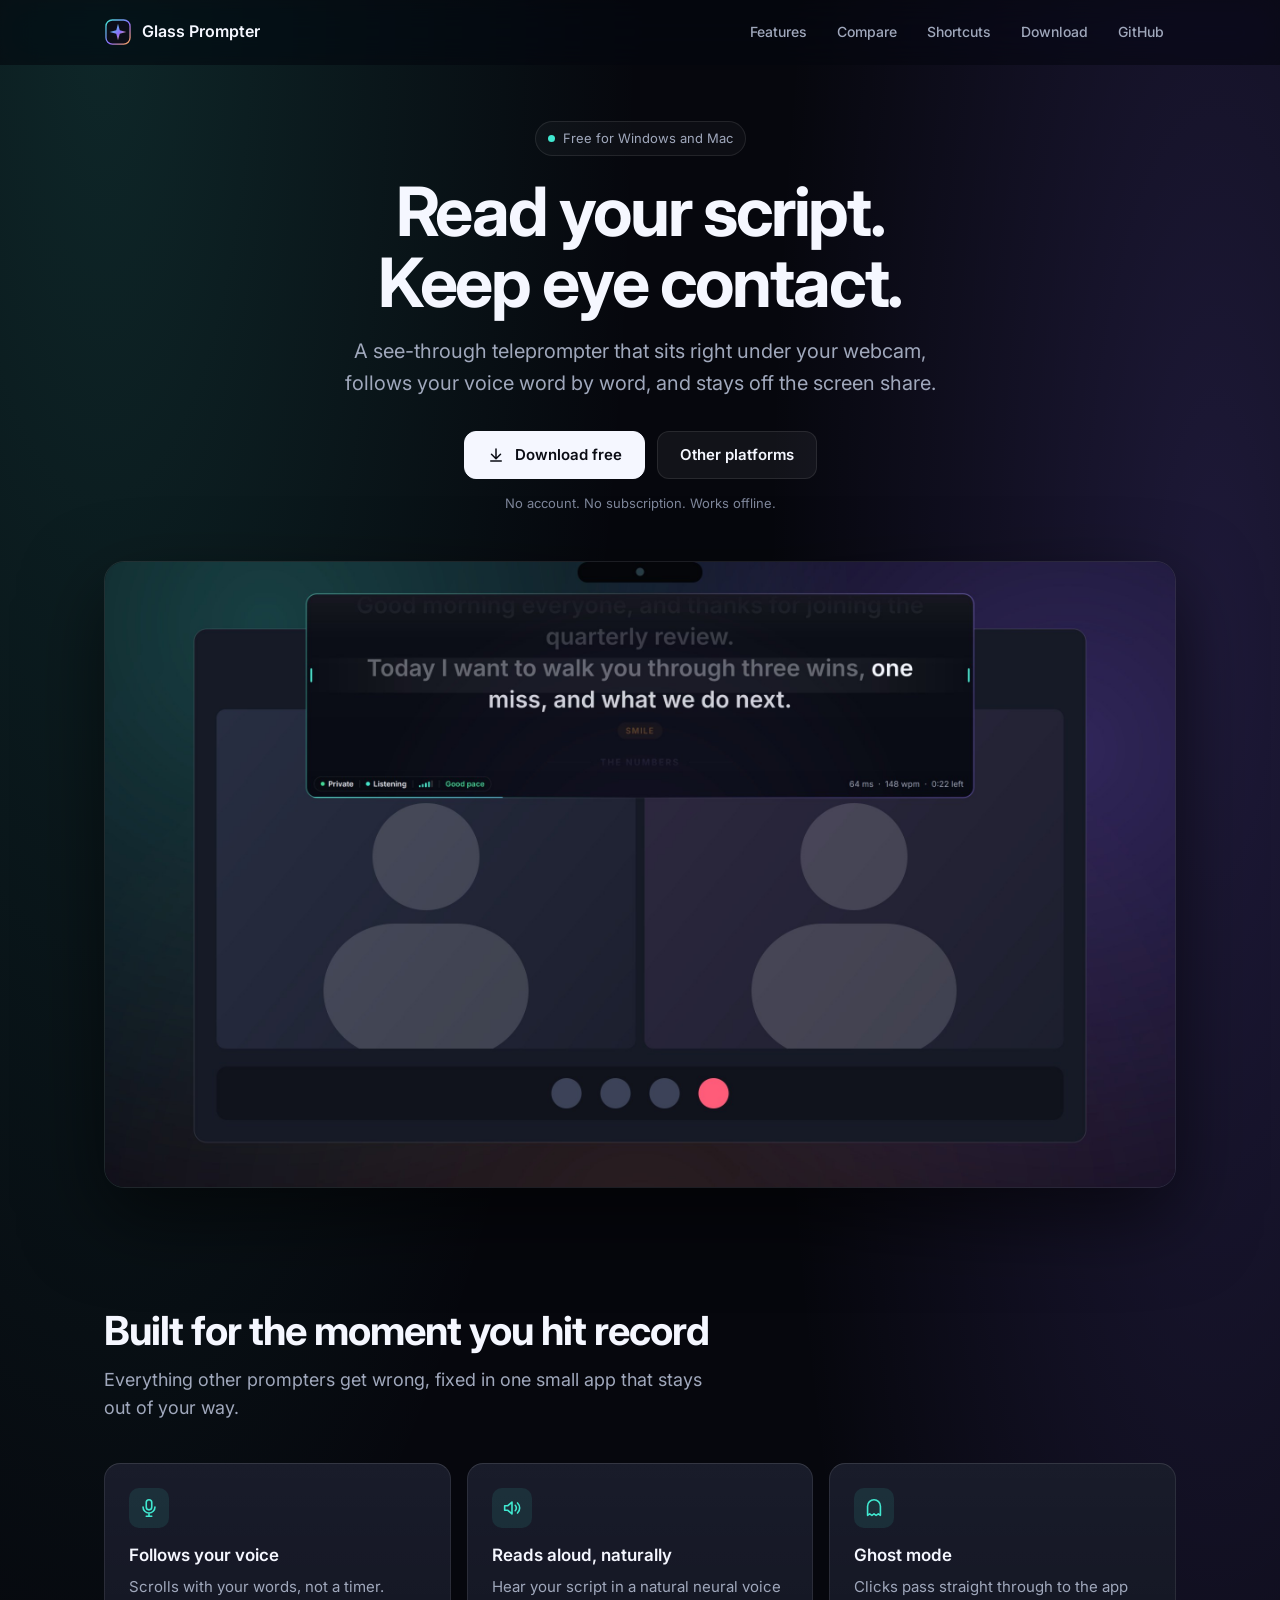
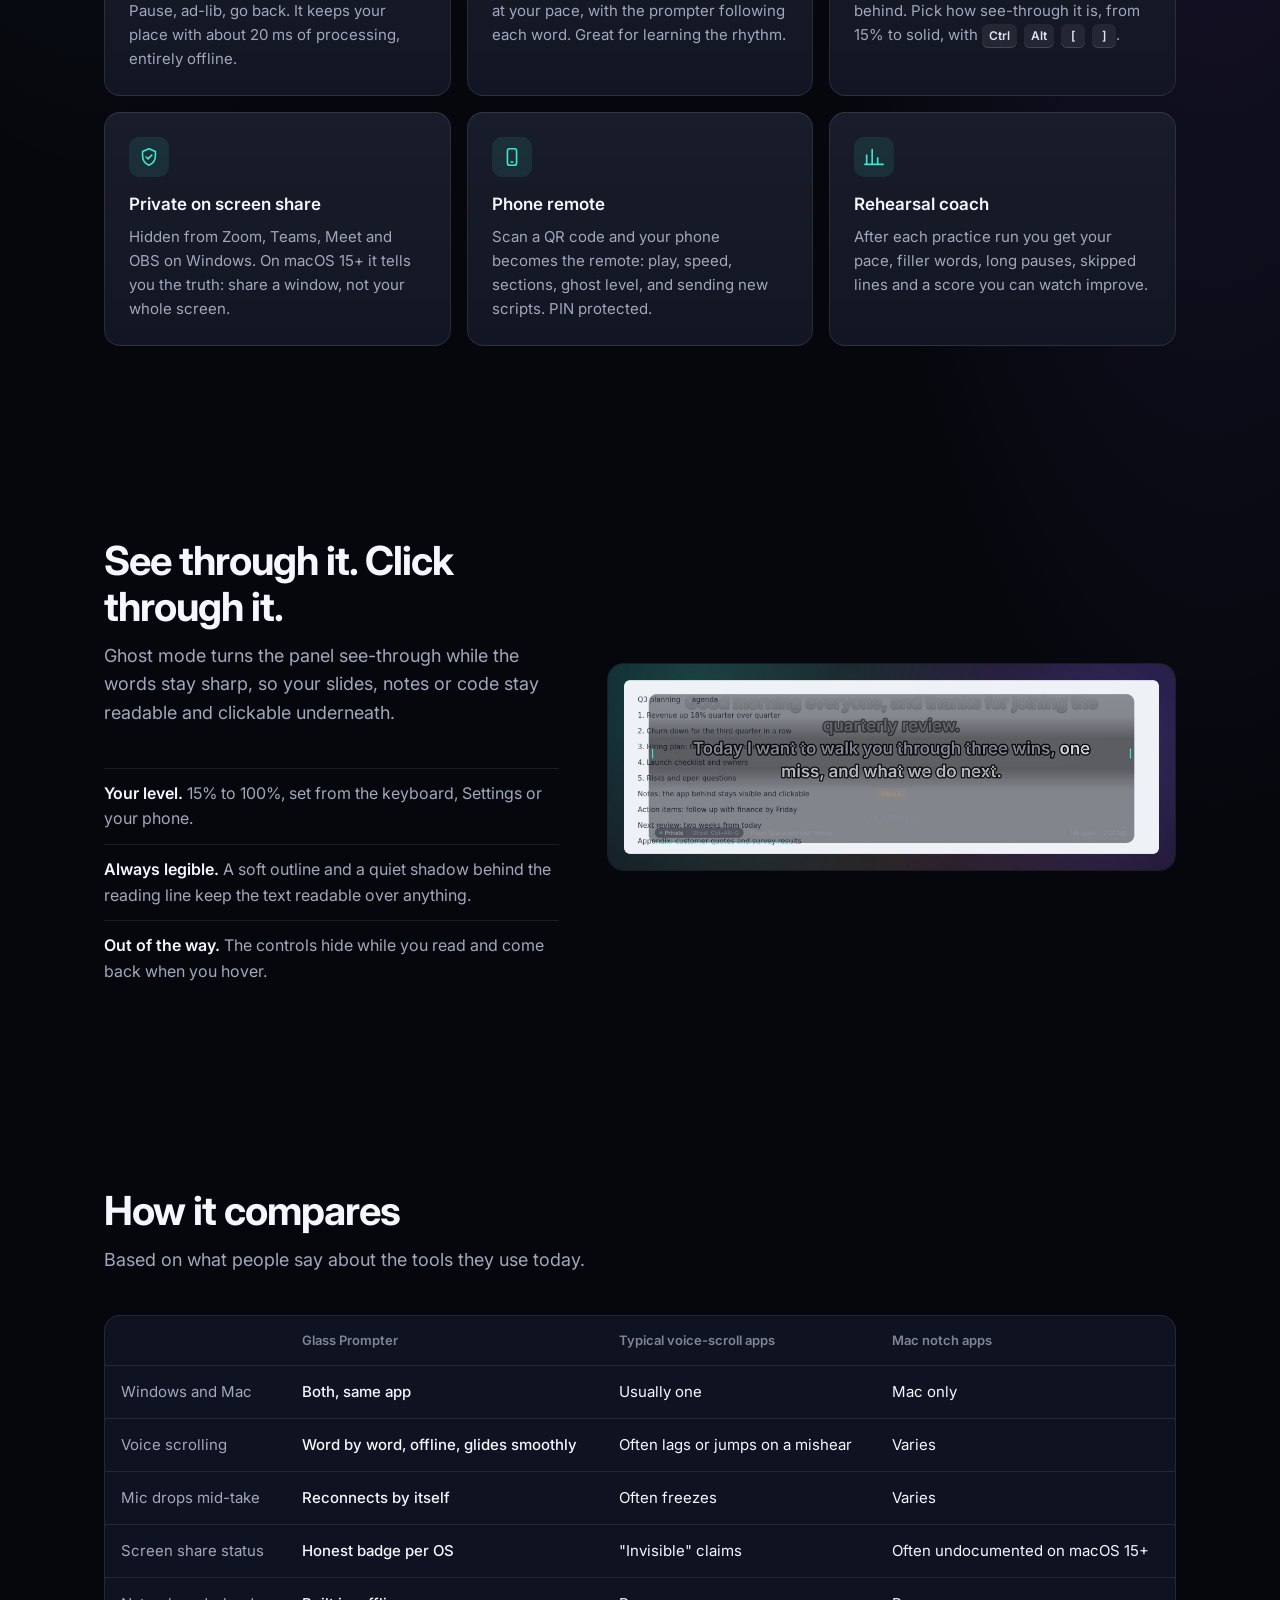
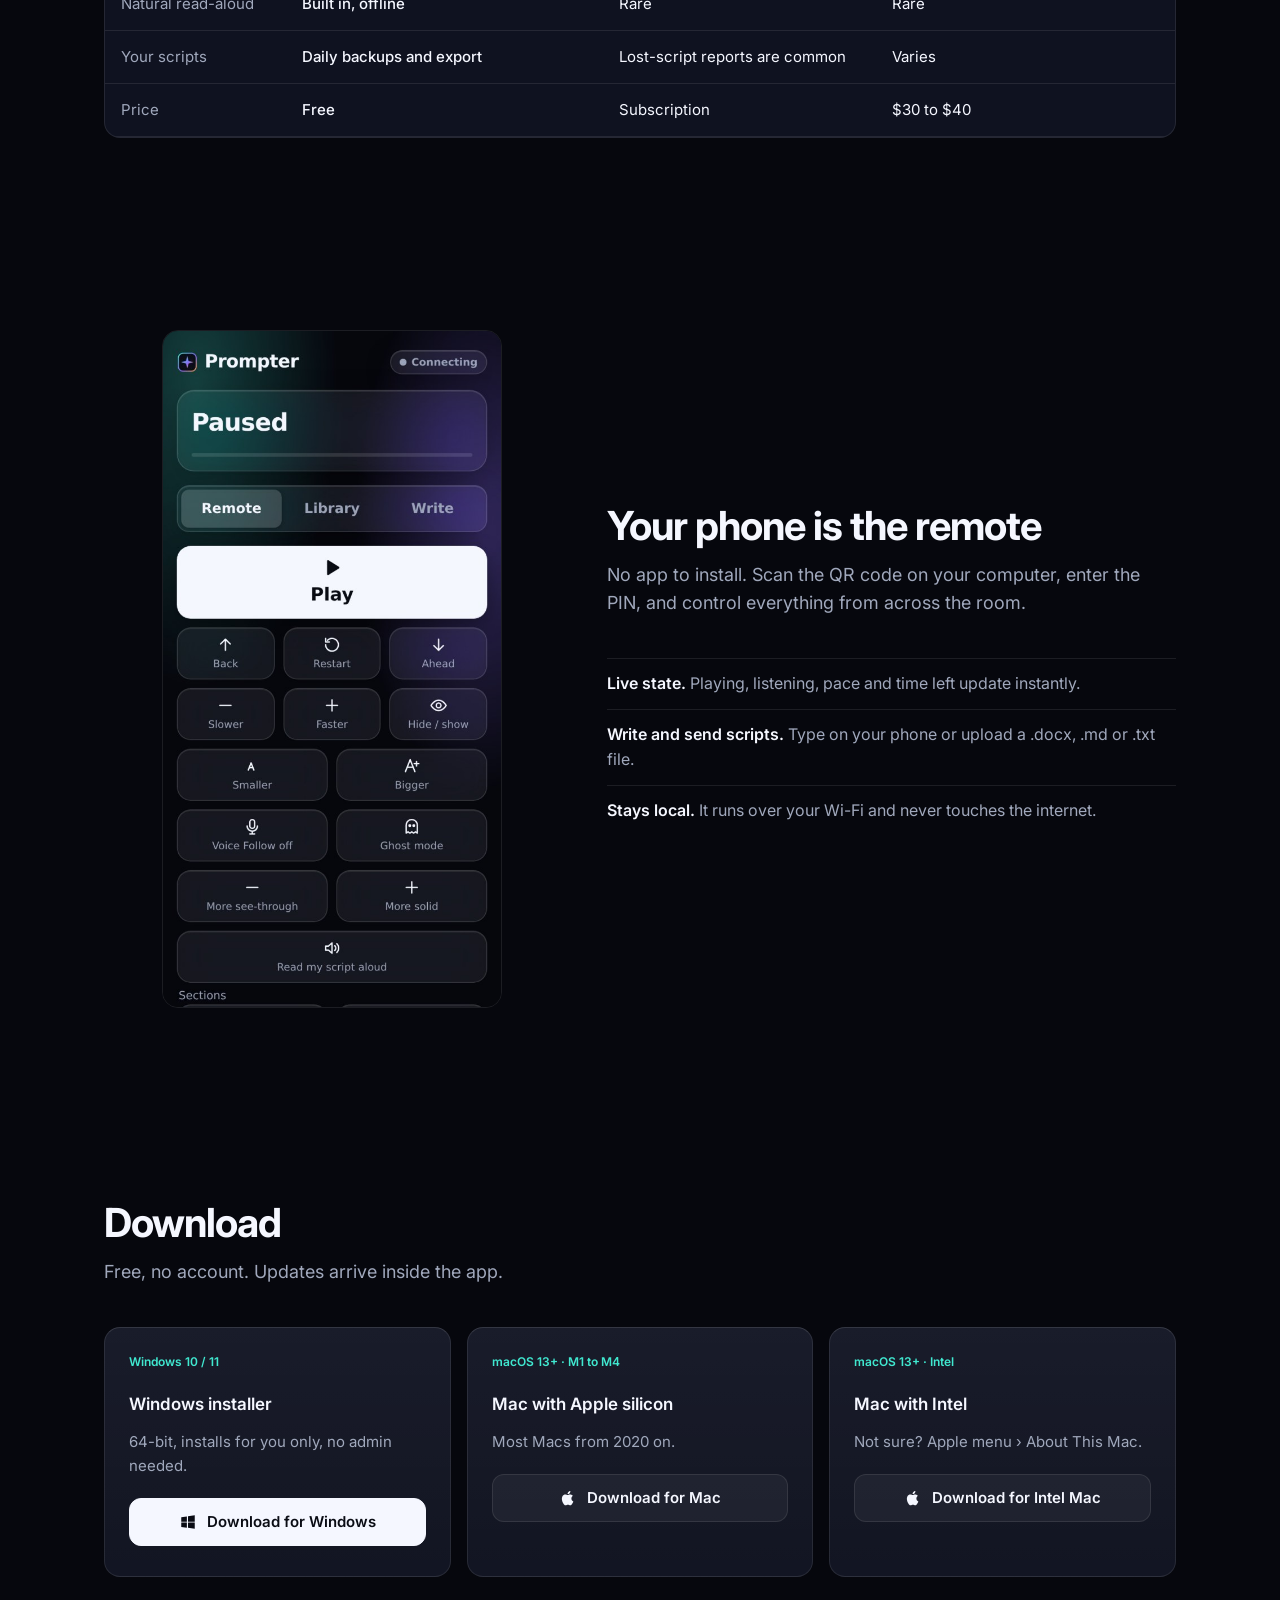
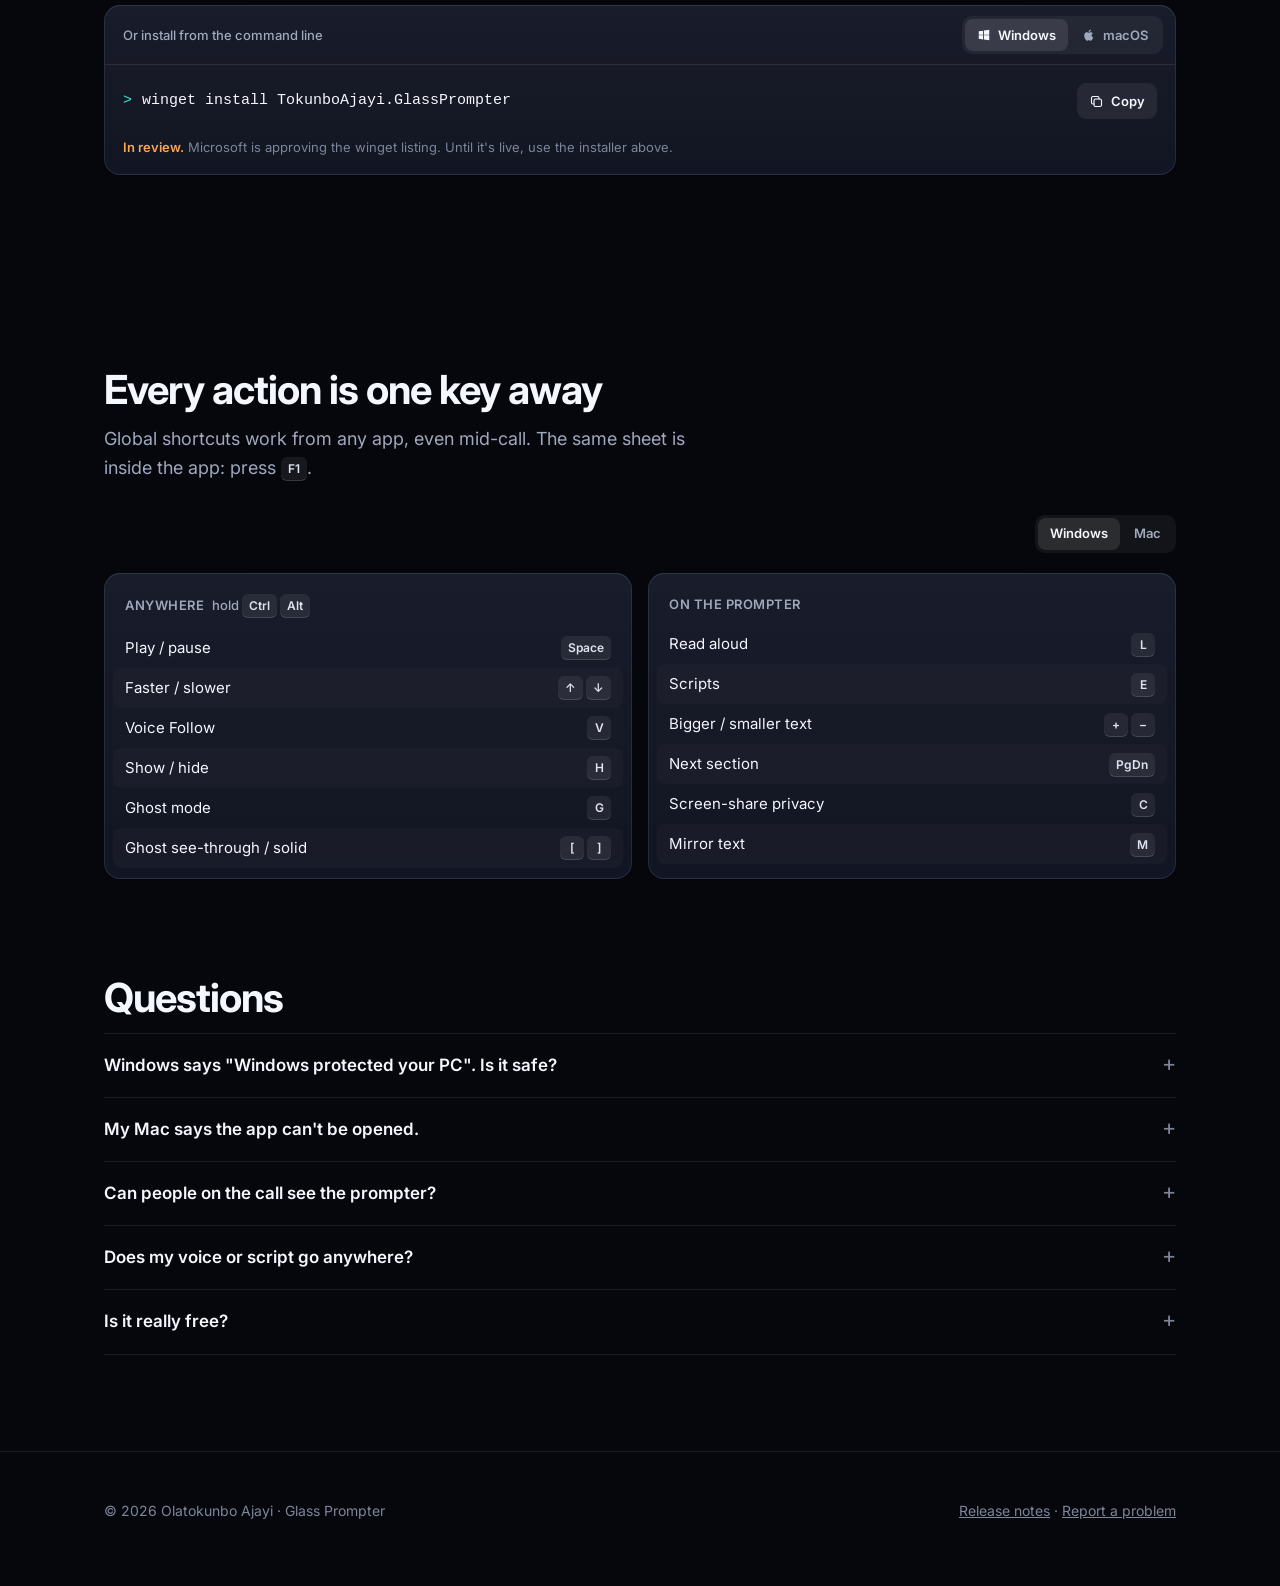
==== docs/index.html @ 64097eec "Glass Prompter 2.4.0: glass menu, glass tooltips, shortcut sheet redesign, website install panel + s" ====
<!doctype html>
<html lang="en">
<head>
<meta charset="utf-8">
<meta name="viewport" content="width=device-width,initial-scale=1">
<title>Glass Prompter: a teleprompter under your webcam</title>
<meta name="description" content="Free see-through teleprompter for Windows and macOS. Sits under your webcam, follows your voice word by word, reads aloud in a natural voice, and stays private on screen share.">
<meta name="theme-color" content="#06070d">
<meta property="og:title" content="Glass Prompter">
<meta property="og:description" content="Read your script. Keep eye contact. A free teleprompter that follows your voice, for Windows and Mac.">
<meta property="og:image" content="https://tokunboajayi.github.io/glass-prompter/img/hero.jpg">
<meta property="og:type" content="website">
<meta name="twitter:card" content="summary_large_image">
<link rel="icon" href="img/icon.svg" type="image/svg+xml">
<link rel="preconnect" href="https://fonts.googleapis.com">
<link rel="preconnect" href="https://fonts.gstatic.com" crossorigin>
<link href="https://fonts.googleapis.com/css2?family=Inter:wght@400;500;600;700&display=swap" rel="stylesheet">
<style>
:root{
  --bg:#06070d; --surface:#0f1220; --surface-2:#151a2b; --line:rgba(255,255,255,.09);
  --on:#f5f7ff; --muted:#a0a8bc; --dim:#7d8599; --aqua:#40e8d0; --violet:#8b6cff; --ember:#ffa64d;
  --ok:#3ddc97; --r:16px; --max:1120px;
}
*{box-sizing:border-box}
html{scroll-behavior:smooth}
@media (prefers-reduced-motion:reduce){html{scroll-behavior:auto}*{transition:none!important;animation:none!important}}
body{margin:0;background:var(--bg);color:var(--on);font:16px/1.6 Inter,system-ui,-apple-system,"Segoe UI",sans-serif;
  -webkit-font-smoothing:antialiased;background-image:
  radial-gradient(60% 40% at 8% 0%,rgba(64,232,208,.14),transparent 70%),
  radial-gradient(50% 40% at 95% 10%,rgba(139,108,255,.18),transparent 70%)}
a{color:inherit}
img{max-width:100%;height:auto;display:block}
.wrap{max-width:var(--max);margin:0 auto;padding:0 24px}
.topbar{position:sticky;top:0;z-index:20;background:rgba(6,7,13,.62);backdrop-filter:saturate(160%) blur(18px);
  -webkit-backdrop-filter:saturate(160%) blur(18px);border-bottom:1px solid transparent;transition:border-color .2s}
.topbar.scrolled{border-bottom-color:var(--line)}
nav{display:flex;align-items:center;justify-content:space-between;height:64px}
.brand{display:flex;align-items:center;gap:10px;font-weight:600;text-decoration:none}
.brand img{width:28px;height:28px}
.nav-links{display:flex;gap:6px}
.nav-links a{padding:8px 12px;border-radius:10px;text-decoration:none;color:var(--muted);font-size:14px;font-weight:500}
.nav-links a:hover{color:var(--on);background:rgba(255,255,255,.06)}
.hero{text-align:center;padding:56px 0 24px}
.eyebrow{display:inline-flex;align-items:center;gap:8px;padding:6px 12px;border:1px solid var(--line);border-radius:999px;
  font-size:13px;color:var(--muted);background:rgba(255,255,255,.03)}
.eyebrow i{width:7px;height:7px;border-radius:50%;background:var(--aqua)}
h1{font-size:clamp(38px,6.2vw,68px);line-height:1.05;letter-spacing:-.035em;margin:20px auto 16px;font-weight:700;max-width:14ch}
.sub{font-size:clamp(17px,2vw,20px);color:var(--muted);max-width:620px;margin:0 auto 32px}
.cta{display:flex;gap:12px;justify-content:center;flex-wrap:wrap}
.btn{display:inline-flex;align-items:center;gap:10px;min-height:48px;padding:0 22px;border-radius:12px;font-weight:600;
  font-size:15px;text-decoration:none;border:1px solid var(--line);background:rgba(255,255,255,.05);cursor:pointer;
  transition:background .2s,transform .2s}
.btn:hover{background:rgba(255,255,255,.1)}
.btn:active{transform:scale(.98)}
.btn:focus-visible{outline:2px solid var(--aqua);outline-offset:3px}
.btn.primary{background:#f5f7ff;color:#0a0c14;border-color:#f5f7ff}
.btn.primary:hover{background:#fff}
.btn svg{width:18px;height:18px;flex:none}
.meta{margin-top:14px;font-size:13px;color:var(--dim)}
.shot{margin:48px auto 0;border-radius:20px;overflow:hidden;border:1px solid var(--line);
  box-shadow:0 30px 80px rgba(0,0,0,.55)}
section{padding:96px 0}
h2{font-size:clamp(28px,3.6vw,40px);letter-spacing:-.025em;line-height:1.15;margin:0 0 12px;font-weight:700}
.lead{color:var(--muted);font-size:18px;max-width:620px;margin:0 0 40px}
.grid{display:grid;grid-template-columns:repeat(3,1fr);gap:16px}
.card,.glass{background:linear-gradient(180deg,rgba(255,255,255,.045),rgba(255,255,255,.012)) ,var(--surface);
  border:1px solid var(--line);border-top-color:rgba(255,255,255,.14);border-radius:var(--r)}
.card{padding:24px}
.card h3{font-size:17px;margin:14px 0 6px;font-weight:600}
.card p{margin:0;color:var(--muted);font-size:15px}
.ic{width:40px;height:40px;border-radius:10px;display:grid;place-items:center;background:rgba(64,232,208,.1);color:var(--aqua)}
.ic svg{width:22px;height:22px;fill:none;stroke:currentColor;stroke-width:1.75;stroke-linecap:round;stroke-linejoin:round}
.split{display:grid;grid-template-columns:1fr 1.25fr;gap:48px;align-items:center}
.split img{border-radius:16px;border:1px solid var(--line)}
.points{list-style:none;padding:0;margin:0}
.points li{padding:12px 0;border-top:1px solid var(--line);color:var(--muted)}
.points li b{color:var(--on);font-weight:600}
kbd{display:inline-grid;place-items:center;min-width:24px;height:24px;padding:0 7px;font:600 12px/1 Inter,system-ui,sans-serif;
  border-radius:6px;background:rgba(255,255,255,.07);color:#dee3f0;box-shadow:inset 0 -1px 0 rgba(255,255,255,.14);vertical-align:middle}
kbd+kbd{margin-left:3px}
/* install terminal */
.term{margin-top:28px;overflow:hidden}
.term-head{display:flex;align-items:center;justify-content:space-between;gap:12px;padding:10px 12px 10px 18px;border-bottom:1px solid var(--line)}
.term-title{font-size:13px;color:var(--muted);font-weight:500}
.tabs{display:inline-flex;gap:2px;padding:3px;border-radius:10px;background:rgba(255,255,255,.05)}
.tabs button{all:unset;cursor:pointer;display:inline-flex;align-items:center;gap:7px;min-height:32px;padding:0 12px;border-radius:8px;
  font-size:13px;font-weight:600;color:var(--muted);transition:background .15s,color .15s}
.tabs button svg{width:14px;height:14px}
.tabs button:hover{color:var(--on)}
.tabs button[aria-selected="true"]{background:rgba(255,255,255,.1);color:var(--on)}
.tabs button:focus-visible,.copy:focus-visible{outline:2px solid var(--aqua);outline-offset:2px}
.cmd{display:flex;align-items:center;gap:12px;padding:18px}
.cmd code{flex:1;min-width:0;overflow-x:auto;white-space:nowrap;font:500 15px/1.5 ui-monospace,"Cascadia Code","SF Mono",Menlo,Consolas,monospace;color:var(--on)}
.cmd code .pr{color:var(--aqua);user-select:none;margin-right:10px}
.copy{all:unset;cursor:pointer;flex:none;display:inline-flex;align-items:center;gap:7px;min-height:36px;padding:0 12px;border-radius:9px;
  font-size:13px;font-weight:600;color:var(--on);background:rgba(255,255,255,.07);transition:background .15s}
.copy:hover{background:rgba(255,255,255,.13)}
.copy svg{width:15px;height:15px;fill:none;stroke:currentColor;stroke-width:1.8;stroke-linecap:round;stroke-linejoin:round}
.copy .ok{display:none;color:var(--ok)}
.copy.done .ok{display:inline}.copy.done .cp{display:none}
.note{margin:0;padding:0 18px 16px;font-size:13px;color:var(--dim)}
.note b{color:var(--ember);font-weight:600}
/* shortcuts */
.keys{display:grid;grid-template-columns:1fr 1fr;gap:16px}
.keys .glass{padding:8px 8px 10px}
.keys h3{display:flex;align-items:center;gap:8px;margin:0;padding:12px 12px 10px;font-size:13px;font-weight:600;color:var(--muted);
  text-transform:uppercase;letter-spacing:.04em}
.keys h3 span{text-transform:none;letter-spacing:0;font-weight:500}
.krow{display:flex;justify-content:space-between;align-items:center;gap:12px;min-height:40px;padding:0 12px;border-radius:8px;font-size:15px}
.krow:nth-child(odd){background:rgba(255,255,255,.025)}
.seg{display:flex;justify-content:flex-end;margin:-8px 0 20px}
table{width:100%;border-collapse:collapse;font-size:15px}
th,td{padding:14px 16px;text-align:left;border-bottom:1px solid var(--line);vertical-align:top}
th{font-size:13px;color:var(--dim);font-weight:600}
td:first-child{color:var(--muted)}
td.us{color:var(--on);font-weight:500}
.table-wrap{overflow-x:auto;border:1px solid var(--line);border-radius:var(--r);background:var(--surface)}
.dl{display:grid;grid-template-columns:repeat(3,1fr);gap:16px}
.dl .card{display:flex;flex-direction:column;gap:6px}
.dl .card .btn{margin-top:14px;justify-content:center}
.dl .card.rec{border-color:rgba(64,232,208,.5);box-shadow:0 0 0 1px rgba(64,232,208,.2)}
.tag{font-size:12px;color:var(--aqua);font-weight:600}
.small{font-size:13px;color:var(--dim)}
.sr-only{position:absolute;width:1px;height:1px;overflow:hidden;clip:rect(0 0 0 0);white-space:nowrap}
details{border-top:1px solid var(--line);padding:18px 0}
details:last-child{border-bottom:1px solid var(--line)}
summary{cursor:pointer;font-weight:600;font-size:17px;list-style:none;display:flex;justify-content:space-between;gap:16px}
summary::-webkit-details-marker{display:none}
summary::after{content:"+";color:var(--dim);font-weight:400;font-size:22px;line-height:1}
details[open] summary::after{content:"\2212"}
details p{color:var(--muted);margin:10px 0 0;max-width:760px}
footer{padding:48px 0 64px;color:var(--dim);font-size:14px;border-top:1px solid var(--line)}
footer .wrap{display:flex;justify-content:space-between;gap:16px;flex-wrap:wrap}
@media (max-width:900px){.grid,.dl{grid-template-columns:1fr 1fr}.split{grid-template-columns:1fr}.keys{grid-template-columns:1fr}}
@media (max-width:620px){.term-head{flex-direction:column;align-items:flex-start}.cmd{flex-direction:column;align-items:stretch}.copy{justify-content:center}}
@media (max-width:620px){.grid,.dl{grid-template-columns:1fr}.nav-links a.hide-sm{display:none}section{padding:72px 0}}
</style>
</head>
<body>
<svg width="0" height="0" style="position:absolute" aria-hidden="true">
  <symbol id="i-mic" viewBox="0 0 24 24"><rect x="9" y="3" width="6" height="11" rx="3"/><path d="M5.5 11a6.5 6.5 0 0 0 13 0M12 17.5V21M9 21h6"/></symbol>
  <symbol id="i-speaker" viewBox="0 0 24 24"><path d="M4 9.5h3.5L12 5.5v13l-4.5-4H4z"/><path d="M15.5 9a4.2 4.2 0 0 1 0 6M18 6.5a7.6 7.6 0 0 1 0 11"/></symbol>
  <symbol id="i-ghost" viewBox="0 0 24 24"><path d="M5 20V10a7 7 0 0 1 14 0v10l-2.3-1.6L14.3 20 12 18.4 9.7 20l-2.4-1.6z"/></symbol>
  <symbol id="i-shield" viewBox="0 0 24 24"><path d="M12 3l7 3v5c0 4.5-3 8.3-7 10-4-1.7-7-5.5-7-10V6z"/><path d="M9 12l2 2 4-4"/></symbol>
  <symbol id="i-phone" viewBox="0 0 24 24"><rect x="7" y="3" width="10" height="18" rx="2.5"/><path d="M11 17.5h2"/></symbol>
  <symbol id="i-chart" viewBox="0 0 24 24"><path d="M4 20V10M10 20V4M16 20v-7M22 20H2"/></symbol>
  <symbol id="i-win" viewBox="0 0 24 24"><path d="M3 5.5l7.5-1v7H3zM12 4.3L21 3v8.5h-9zM3 12.5h7.5v7l-7.5-1zM12 12.5h9V21l-9-1.3z" fill="currentColor" stroke="none"/></symbol>
  <symbol id="i-apple" viewBox="0 0 24 24"><path d="M16.5 12.6c0-2.4 2-3.5 2-3.6-1.1-1.6-2.8-1.8-3.4-1.8-1.4-.2-2.8.8-3.5.8s-1.9-.8-3.1-.8C6.9 7.2 5.4 8.1 4.6 9.6c-1.7 2.9-.4 7.3 1.2 9.7.8 1.2 1.8 2.5 3 2.4 1.2 0 1.7-.8 3.1-.8s1.9.8 3.1.8 2.1-1.2 2.8-2.4c.9-1.3 1.3-2.6 1.3-2.7 0 0-2.6-1-2.6-4zM14.2 5.5c.6-.8 1.1-1.9 1-3-.9 0-2.1.6-2.8 1.4-.6.7-1.1 1.8-1 2.9 1.1.1 2.1-.5 2.8-1.3z" fill="currentColor" stroke="none"/></symbol>
  <symbol id="i-copy" viewBox="0 0 24 24"><rect x="8" y="8" width="12" height="12" rx="2.5"/><path d="M16 8V6.5A2.5 2.5 0 0 0 13.5 4h-7A2.5 2.5 0 0 0 4 6.5v7A2.5 2.5 0 0 0 6.5 16H8"/></symbol>
  <symbol id="i-check" viewBox="0 0 24 24"><path d="M5 12.5l4.5 4.5L19 7.5"/></symbol>
  <symbol id="i-down" viewBox="0 0 24 24"><path d="M12 4v12M6 11l6 6 6-6M5 20h14" fill="none" stroke="currentColor" stroke-width="2" stroke-linecap="round" stroke-linejoin="round"/></symbol>
</svg>

<div class="topbar" id="topbar"><div class="wrap">
  <nav aria-label="Main">
    <a class="brand" href="#"><img src="img/icon.svg" alt="">Glass Prompter</a>
    <div class="nav-links">
      <a class="hide-sm" href="#features">Features</a>
      <a class="hide-sm" href="#compare">Compare</a>
      <a class="hide-sm" href="#shortcuts">Shortcuts</a>
      <a href="#download">Download</a>
      <a href="https://github.com/tokunboajayi/glass-prompter">GitHub</a>
    </div>
  </nav>
</div></div>

<div class="wrap">
  <header class="hero">
    <span class="eyebrow"><i></i><span id="ver">Free for Windows and Mac</span></span>
    <h1>Read your script. Keep eye contact.</h1>
    <p class="sub">A see-through teleprompter that sits right under your webcam, follows your voice word by word, and stays off the screen share.</p>
    <div class="cta">
      <a id="primary" class="btn primary" href="https://github.com/tokunboajayi/glass-prompter/releases/latest">
        <svg aria-hidden="true"><use href="#i-down"/></svg><span id="primaryText">Download free</span></a>
      <a class="btn" href="#download">Other platforms</a>
    </div>
    <p class="meta" id="primaryMeta">No account. No subscription. Works offline.</p>
    <img class="shot" src="img/hero.jpg" width="2400" height="1400" alt="Glass Prompter showing a script right under the webcam during a video call, with spoken words dimmed and the next words bright">
  </header>
</div>

<section id="features">
  <div class="wrap">
    <h2>Built for the moment you hit record</h2>
    <p class="lead">Everything other prompters get wrong, fixed in one small app that stays out of your way.</p>
    <div class="grid">
      <div class="card"><div class="ic"><svg aria-hidden="true"><use href="#i-mic"/></svg></div>
        <h3>Follows your voice</h3><p>Scrolls with your words, not a timer. Pause, ad-lib, go back. It keeps your place with about 20&nbsp;ms of processing, entirely offline.</p></div>
      <div class="card"><div class="ic"><svg aria-hidden="true"><use href="#i-speaker"/></svg></div>
        <h3>Reads aloud, naturally</h3><p>Hear your script in a natural neural voice at your pace, with the prompter following each word. Great for learning the rhythm.</p></div>
      <div class="card"><div class="ic"><svg aria-hidden="true"><use href="#i-ghost"/></svg></div>
        <h3>Ghost mode</h3><p>Clicks pass straight through to the app behind. Pick how see-through it is, from 15% to solid, with <kbd>Ctrl</kbd> <kbd>Alt</kbd> <kbd>[</kbd> <kbd>]</kbd>.</p></div>
      <div class="card"><div class="ic"><svg aria-hidden="true"><use href="#i-shield"/></svg></div>
        <h3>Private on screen share</h3><p>Hidden from Zoom, Teams, Meet and OBS on Windows. On macOS 15+ it tells you the truth: share a window, not your whole screen.</p></div>
      <div class="card"><div class="ic"><svg aria-hidden="true"><use href="#i-phone"/></svg></div>
        <h3>Phone remote</h3><p>Scan a QR code and your phone becomes the remote: play, speed, sections, ghost level, and sending new scripts. PIN protected.</p></div>
      <div class="card"><div class="ic"><svg aria-hidden="true"><use href="#i-chart"/></svg></div>
        <h3>Rehearsal coach</h3><p>After each practice run you get your pace, filler words, long pauses, skipped lines and a score you can watch improve.</p></div>
    </div>
  </div>
</section>

<section>
  <div class="wrap split">
    <div>
      <h2>See through it. Click through it.</h2>
      <p class="lead">Ghost mode turns the panel see-through while the words stay sharp, so your slides, notes or code stay readable and clickable underneath.</p>
      <ul class="points">
        <li><b>Your level.</b> 15% to 100%, set from the keyboard, Settings or your phone.</li>
        <li><b>Always legible.</b> A soft outline and a quiet shadow behind the reading line keep the text readable over anything.</li>
        <li><b>Out of the way.</b> The controls hide while you read and come back when you hover.</li>
      </ul>
    </div>
    <img src="img/ghost.jpg" width="2100" height="760" alt="Ghost mode at 35 percent over a document: the document shows through, the script text stays crisp" loading="lazy">
  </div>
</section>

<section id="compare">
  <div class="wrap">
    <h2>How it compares</h2>
    <p class="lead">Based on what people say about the tools they use today.</p>
    <div class="table-wrap">
      <table>
        <thead><tr><th scope="col"></th><th scope="col">Glass Prompter</th><th scope="col">Typical voice-scroll apps</th><th scope="col">Mac notch apps</th></tr></thead>
        <tbody>
          <tr><td>Windows and Mac</td><td class="us">Both, same app</td><td>Usually one</td><td>Mac only</td></tr>
          <tr><td>Voice scrolling</td><td class="us">Word by word, offline, glides smoothly</td><td>Often lags or jumps on a mishear</td><td>Varies</td></tr>
          <tr><td>Mic drops mid-take</td><td class="us">Reconnects by itself</td><td>Often freezes</td><td>Varies</td></tr>
          <tr><td>Screen share status</td><td class="us">Honest badge per OS</td><td>"Invisible" claims</td><td>Often undocumented on macOS 15+</td></tr>
          <tr><td>Natural read-aloud</td><td class="us">Built in, offline</td><td>Rare</td><td>Rare</td></tr>
          <tr><td>Your scripts</td><td class="us">Daily backups and export</td><td>Lost-script reports are common</td><td>Varies</td></tr>
          <tr><td>Price</td><td class="us">Free</td><td>Subscription</td><td>$30 to $40</td></tr>
        </tbody>
      </table>
    </div>
  </div>
</section>

<section>
  <div class="wrap split">
    <img src="img/phone.jpg" width="600" height="1200" alt="The phone remote: play, speed, ghost level, sections and read aloud" loading="lazy" style="max-width:340px;justify-self:center">
    <div>
      <h2>Your phone is the remote</h2>
      <p class="lead">No app to install. Scan the QR code on your computer, enter the PIN, and control everything from across the room.</p>
      <ul class="points">
        <li><b>Live state.</b> Playing, listening, pace and time left update instantly.</li>
        <li><b>Write and send scripts.</b> Type on your phone or upload a .docx, .md or .txt file.</li>
        <li><b>Stays local.</b> It runs over your Wi-Fi and never touches the internet.</li>
      </ul>
    </div>
  </div>
</section>

<section id="download">
  <div class="wrap">
    <h2>Download</h2>
    <p class="lead" id="dlLead">Free, no account. Updates arrive inside the app.</p>
    <div class="dl">
      <div class="card" data-os="windows">
        <span class="tag">Windows 10 / 11</span><h3>Windows installer</h3>
        <p class="small">64-bit, installs for you only, no admin needed.</p>
        <a class="btn primary" data-asset="exe" href="https://github.com/tokunboajayi/glass-prompter/releases/latest"><svg aria-hidden="true"><use href="#i-win"/></svg>Download for Windows</a>
        <span class="small size" data-size="exe"></span>
      </div>
      <div class="card" data-os="mac-arm">
        <span class="tag">macOS 13+  &middot;  M1 to M4</span><h3>Mac with Apple silicon</h3>
        <p class="small">Most Macs from 2020 on.</p>
        <a class="btn" data-asset="arm64" href="https://github.com/tokunboajayi/glass-prompter/releases/latest"><svg aria-hidden="true"><use href="#i-apple"/></svg>Download for Mac</a>
        <span class="small size" data-size="arm64"></span>
      </div>
      <div class="card" data-os="mac-intel">
        <span class="tag">macOS 13+  &middot;  Intel</span><h3>Mac with Intel</h3>
        <p class="small">Not sure? Apple menu &rsaquo; About This Mac.</p>
        <a class="btn" data-asset="x86_64" href="https://github.com/tokunboajayi/glass-prompter/releases/latest"><svg aria-hidden="true"><use href="#i-apple"/></svg>Download for Intel Mac</a>
        <span class="small size" data-size="x86_64"></span>
      </div>
    </div>
    <div class="glass term">
      <div class="term-head">
        <span class="term-title">Or install from the command line</span>
        <div class="tabs" role="tablist" aria-label="Operating system">
          <button role="tab" id="tab-win" aria-controls="pane-win" aria-selected="true"><svg aria-hidden="true"><use href="#i-win"/></svg>Windows</button>
          <button role="tab" id="tab-mac" aria-controls="pane-mac" aria-selected="false" tabindex="-1"><svg aria-hidden="true"><use href="#i-apple"/></svg>macOS</button>
        </div>
      </div>
      <div role="tabpanel" id="pane-win" aria-labelledby="tab-win">
        <div class="cmd"><code><span class="pr">&gt;</span>winget install TokunboAjayi.GlassPrompter</code>
          <button class="copy" type="button" data-copy="winget install TokunboAjayi.GlassPrompter"><svg class="cp" aria-hidden="true"><use href="#i-copy"/></svg><svg class="ok" aria-hidden="true"><use href="#i-check"/></svg><span>Copy</span></button></div>
        <p class="note" data-winget-pending><b>In review.</b> Microsoft is approving the winget listing. Until it's live, use the installer above.</p>
      </div>
      <div role="tabpanel" id="pane-mac" aria-labelledby="tab-mac" hidden>
        <div class="cmd"><code><span class="pr">$</span>brew install --cask tokunboajayi/tap/glass-prompter</code>
          <button class="copy" type="button" data-copy="brew install --cask tokunboajayi/tap/glass-prompter"><svg class="cp" aria-hidden="true"><use href="#i-copy"/></svg><svg class="ok" aria-hidden="true"><use href="#i-check"/></svg><span>Copy</span></button></div>
        <p class="note">Works on Apple silicon and Intel. Updates with <kbd>brew upgrade</kbd> or inside the app.</p>
      </div>
      <span class="sr-only" aria-live="polite" id="copied"></span>
    </div>
  </div>
</section>

<section id="shortcuts">
  <div class="wrap">
    <h2>Every action is one key away</h2>
    <p class="lead">Global shortcuts work from any app, even mid-call. The same sheet is inside the app: press <kbd>F1</kbd>.</p>
    <div class="seg"><div class="tabs" role="tablist" aria-label="Keyboard layout">
      <button role="tab" id="k-win" aria-selected="true" data-keys="win">Windows</button>
      <button role="tab" id="k-mac" aria-selected="false" tabindex="-1" data-keys="mac">Mac</button>
    </div></div>
    <div class="keys">
      <div class="glass"><h3>Anywhere <span>hold <kbd data-mod="1">Ctrl</kbd><kbd data-mod="2">Alt</kbd></span></h3>
        <div class="krow">Play / pause<span><kbd>Space</kbd></span></div>
        <div class="krow">Faster / slower<span><kbd>&uarr;</kbd><kbd>&darr;</kbd></span></div>
        <div class="krow">Voice Follow<span><kbd>V</kbd></span></div>
        <div class="krow">Show / hide<span><kbd>H</kbd></span></div>
        <div class="krow">Ghost mode<span><kbd>G</kbd></span></div>
        <div class="krow">Ghost see-through / solid<span><kbd>[</kbd><kbd>]</kbd></span></div>
      </div>
      <div class="glass"><h3>On the prompter</h3>
        <div class="krow">Read aloud<span><kbd>L</kbd></span></div>
        <div class="krow">Scripts<span><kbd>E</kbd></span></div>
        <div class="krow">Bigger / smaller text<span><kbd>+</kbd><kbd>&minus;</kbd></span></div>
        <div class="krow">Next section<span><kbd>PgDn</kbd></span></div>
        <div class="krow">Screen-share privacy<span><kbd>C</kbd></span></div>
        <div class="krow">Mirror text<span><kbd>M</kbd></span></div>
      </div>
    </div>
  </div>
</section>

<section id="faq" style="padding-top:0">
  <div class="wrap">
    <h2>Questions</h2>
    <details><summary>Windows says "Windows protected your PC". Is it safe?</summary>
      <p>The installer isn't code-signed yet, so SmartScreen shows a warning for new apps. Click <b>More info</b>, then <b>Run anyway</b>. Every download has a published SHA-256 fingerprint, and the in-app updater checks it automatically.</p></details>
    <details><summary>My Mac says the app can't be opened.</summary>
      <p>The first time, right-click Glass Prompter in Applications and choose <b>Open</b>. On macOS 15 or later, open System Settings, go to Privacy &amp; Security, and click <b>Open Anyway</b>. You only do this once.</p></details>
    <details><summary>Can people on the call see the prompter?</summary>
      <p>On Windows 10 (2004+) and 11 it's excluded from screen sharing and recordings. macOS 15 and later lets screen recorders capture every window, so on a Mac share a single window or app instead of the whole screen. The badge on the prompter always shows the real state.</p></details>
    <details><summary>Does my voice or script go anywhere?</summary>
      <p>No. Voice recognition and the read-aloud voice run on your computer. Scripts live in a local library. The only internet request is a once-a-day check for a new version on GitHub, which you can turn off.</p></details>
    <details><summary>Is it really free?</summary>
      <p>Yes. No account, no trial, no watermark.</p></details>
  </div>
</section>

<footer>
  <div class="wrap">
    <span>&copy; 2026 Olatokunbo Ajayi &middot; Glass Prompter</span>
    <span><a href="https://github.com/tokunboajayi/glass-prompter/releases">Release notes</a> &middot; <a href="https://github.com/tokunboajayi/glass-prompter/issues">Report a problem</a></span>
  </div>
</footer>

<script>
(function () {
  var REL = "https://api.github.com/repos/tokunboajayi/glass-prompter/releases/latest";
  var ua = navigator.userAgent || "";
  var os = /Windows/i.test(ua) ? "windows" : /Mac OS X|Macintosh/i.test(ua) && !/iPhone|iPad/i.test(ua) ? "mac" : "other";
  var labels = { windows: "Download for Windows", mac: "Download for Mac" };
  if (labels[os]) document.getElementById("primaryText").textContent = labels[os];
  if (os === "windows") document.querySelector('[data-os="windows"]').classList.add("rec");
  if (os === "mac") document.querySelector('[data-os="mac-arm"]').classList.add("rec");

  // sticky bar hairline
  var bar = document.getElementById("topbar");
  addEventListener("scroll", function () { bar.classList.toggle("scrolled", scrollY > 8); }, { passive: true });

  // accessible tabs (arrow keys, roving tabindex)
  function tabs(list, onSelect) {
    var btns = Array.prototype.slice.call(list.querySelectorAll('[role="tab"]'));
    function select(b, focus) {
      btns.forEach(function (x) {
        var on = x === b;
        x.setAttribute("aria-selected", on); x.tabIndex = on ? 0 : -1;
        var pane = x.getAttribute("aria-controls");
        if (pane) document.getElementById(pane).hidden = !on;
      });
      if (focus) b.focus();
      if (onSelect) onSelect(b);
    }
    btns.forEach(function (b, i) {
      b.addEventListener("click", function () { select(b); });
      b.addEventListener("keydown", function (e) {
        var d = e.key === "ArrowRight" ? 1 : e.key === "ArrowLeft" ? -1 : 0;
        if (d) { e.preventDefault(); select(btns[(i + d + btns.length) % btns.length], true); }
      });
    });
    return select;
  }
  var pickInstall = tabs(document.querySelector(".term .tabs"));
  var MOD = { win: ["Ctrl", "Alt"], mac: ["\u2303 Control", "\u2325 Option"] };
  var pickKeys = tabs(document.querySelector(".seg .tabs"), function (b) {
    var m = MOD[b.getAttribute("data-keys")];
    document.querySelectorAll("[data-mod]").forEach(function (k) { k.textContent = m[+k.getAttribute("data-mod") - 1]; });
  });
  if (os === "mac") {
    pickInstall(document.getElementById("tab-mac"));
    pickKeys(document.getElementById("k-mac"));
  }

  // copy buttons
  var live = document.getElementById("copied");
  document.querySelectorAll(".copy").forEach(function (b) {
    b.addEventListener("click", function () {
      var text = b.getAttribute("data-copy");
      function ok() {
        b.classList.add("done"); b.querySelector("span").textContent = "Copied"; live.textContent = "Command copied";
        setTimeout(function () { b.classList.remove("done"); b.querySelector("span").textContent = "Copy"; }, 1600);
      }
      if (navigator.clipboard) navigator.clipboard.writeText(text).then(ok, function () {});
      else { var t = document.createElement("textarea"); t.value = text; document.body.appendChild(t); t.select();
             try { document.execCommand("copy"); ok(); } catch (e) {} t.remove(); }
    });
  });

  function mb(n) { return Math.round(n / 1e6) + " MB"; }
  fetch(REL, { headers: { Accept: "application/vnd.github+json" } })
    .then(function (r) { return r.ok ? r.json() : Promise.reject(r.status); })
    .then(function (rel) {
      var v = (rel.tag_name || "").replace(/^v/, "");
      document.getElementById("ver").textContent = "Version " + v + " · free for Windows and Mac";
      var pick = {};
      (rel.assets || []).forEach(function (a) {
        if (/\.exe$/i.test(a.name)) pick.exe = a;
        else if (/arm64\.dmg$/i.test(a.name)) pick.arm64 = a;
        else if (/x86_64\.dmg$/i.test(a.name)) pick.x86_64 = a;
      });
      Object.keys(pick).forEach(function (k) {
        var a = pick[k];
        document.querySelectorAll('[data-asset="' + k + '"]').forEach(function (el) { el.href = a.browser_download_url; });
        document.querySelectorAll('[data-size="' + k + '"]').forEach(function (el) { el.textContent = a.name + " · " + mb(a.size); });
      });
      var main = os === "windows" ? pick.exe : os === "mac" ? pick.arm64 : null;
      if (main) {
        document.getElementById("primary").href = main.browser_download_url;
        document.getElementById("primaryMeta").textContent = "Version " + v + " · " + mb(main.size) +
          (os === "mac" ? " · Apple silicon (Intel below)" : "") + " · no account, works offline";
      } else {
        document.getElementById("primary").href = "#download";
      }
    })
    .catch(function () { /* links already point at the latest release page */ });
})();
</script>
</body>
</html>
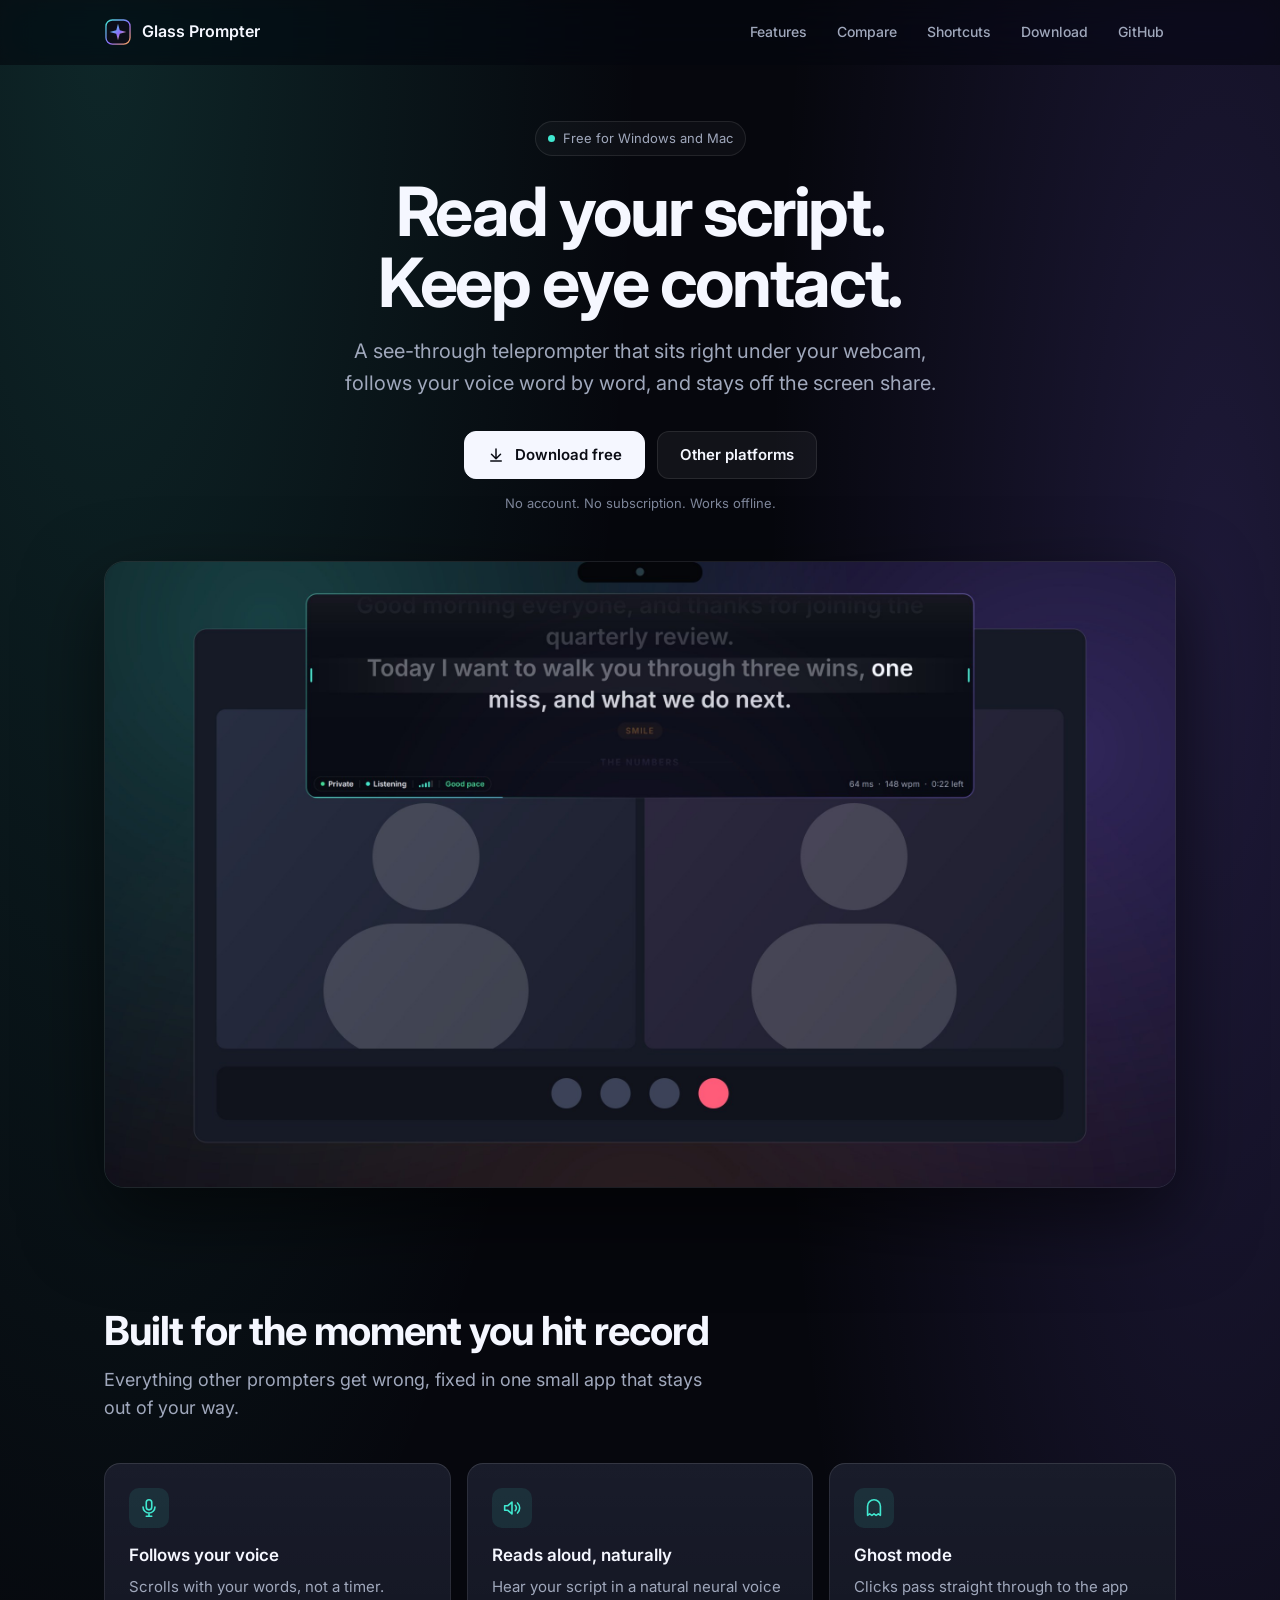
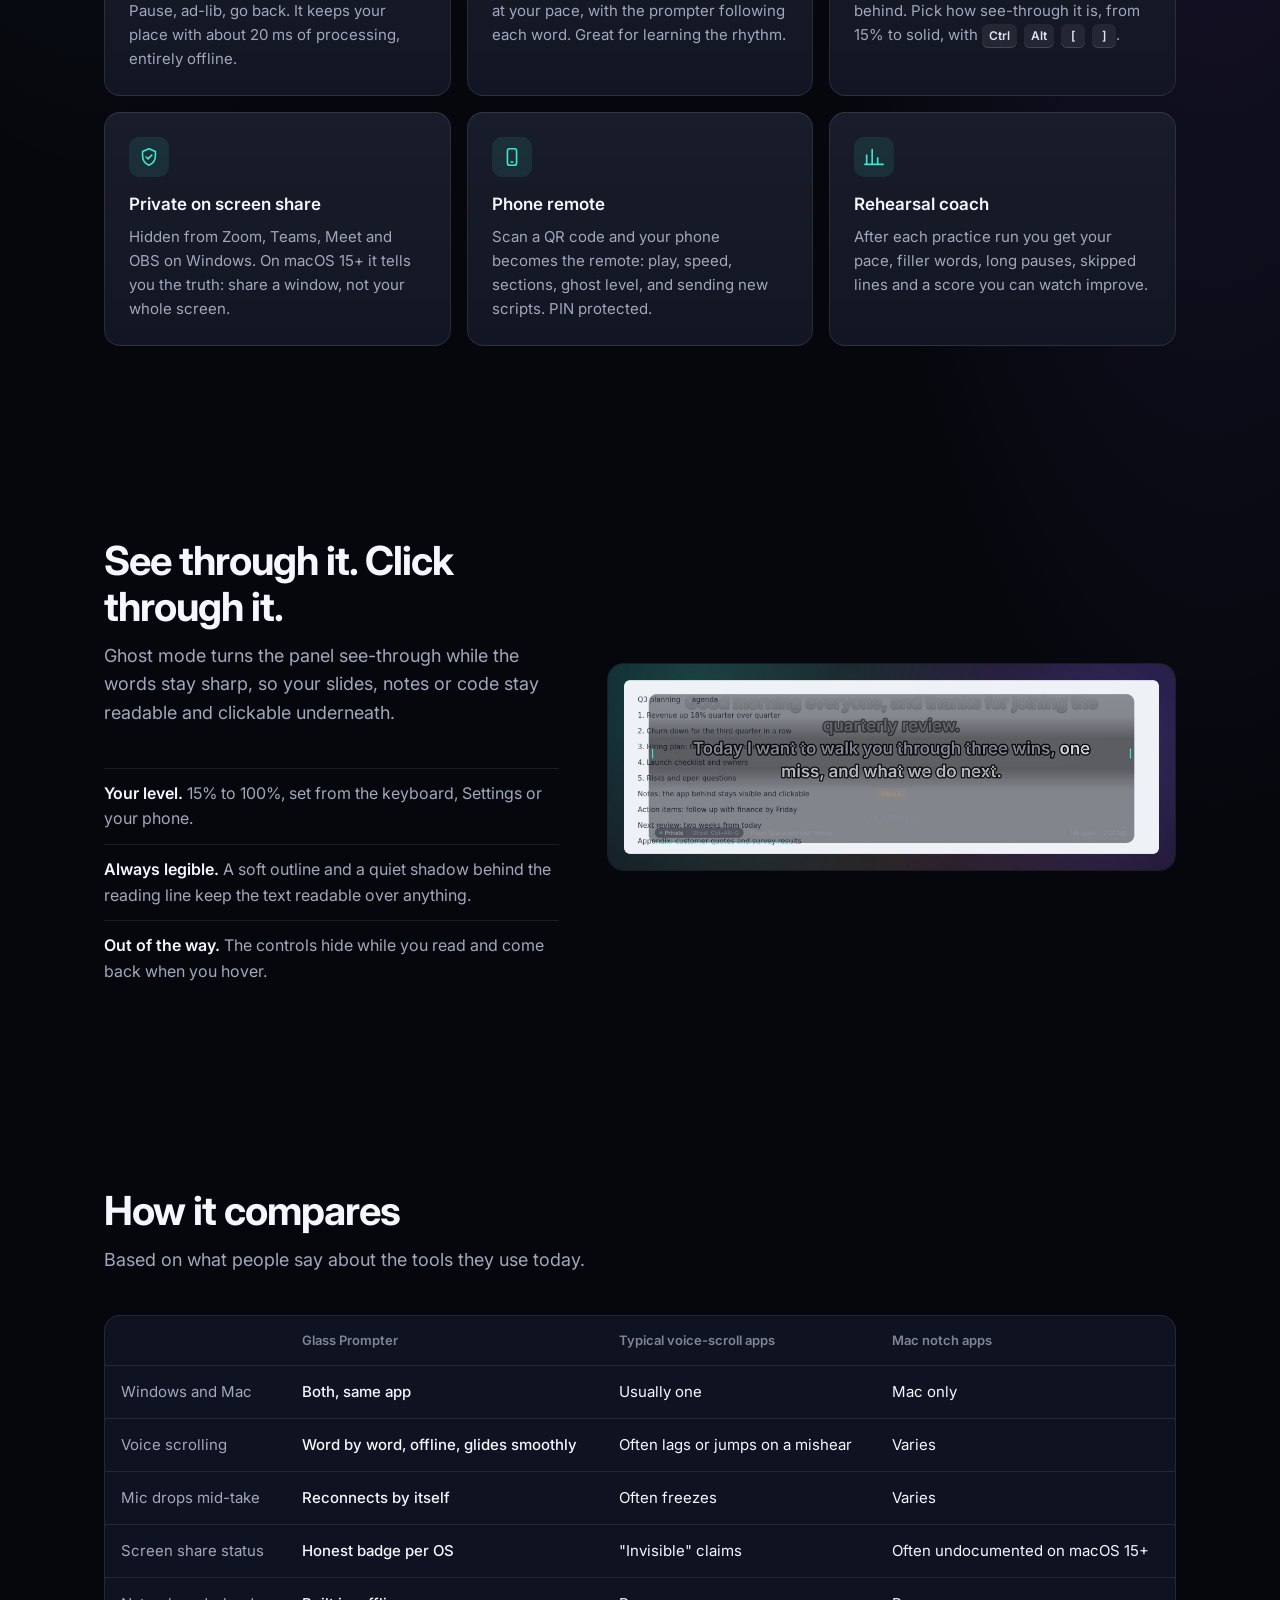
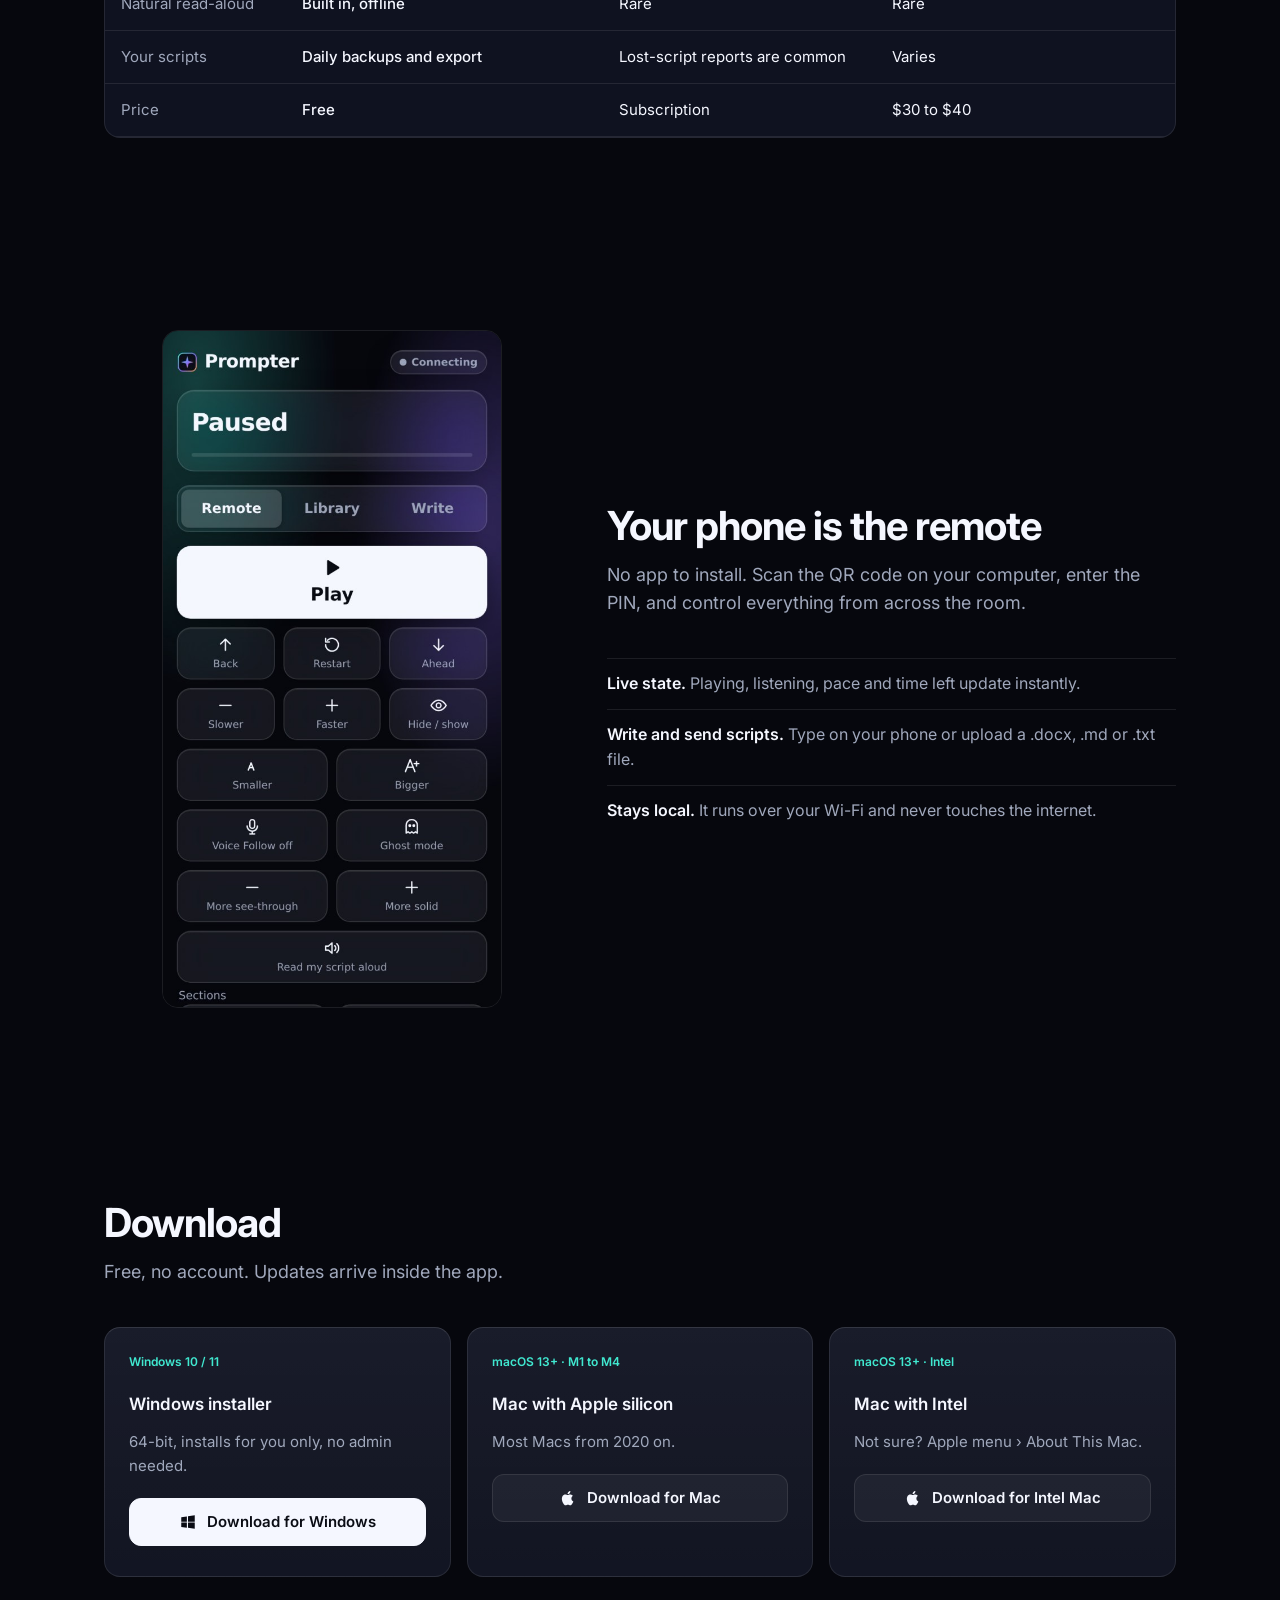
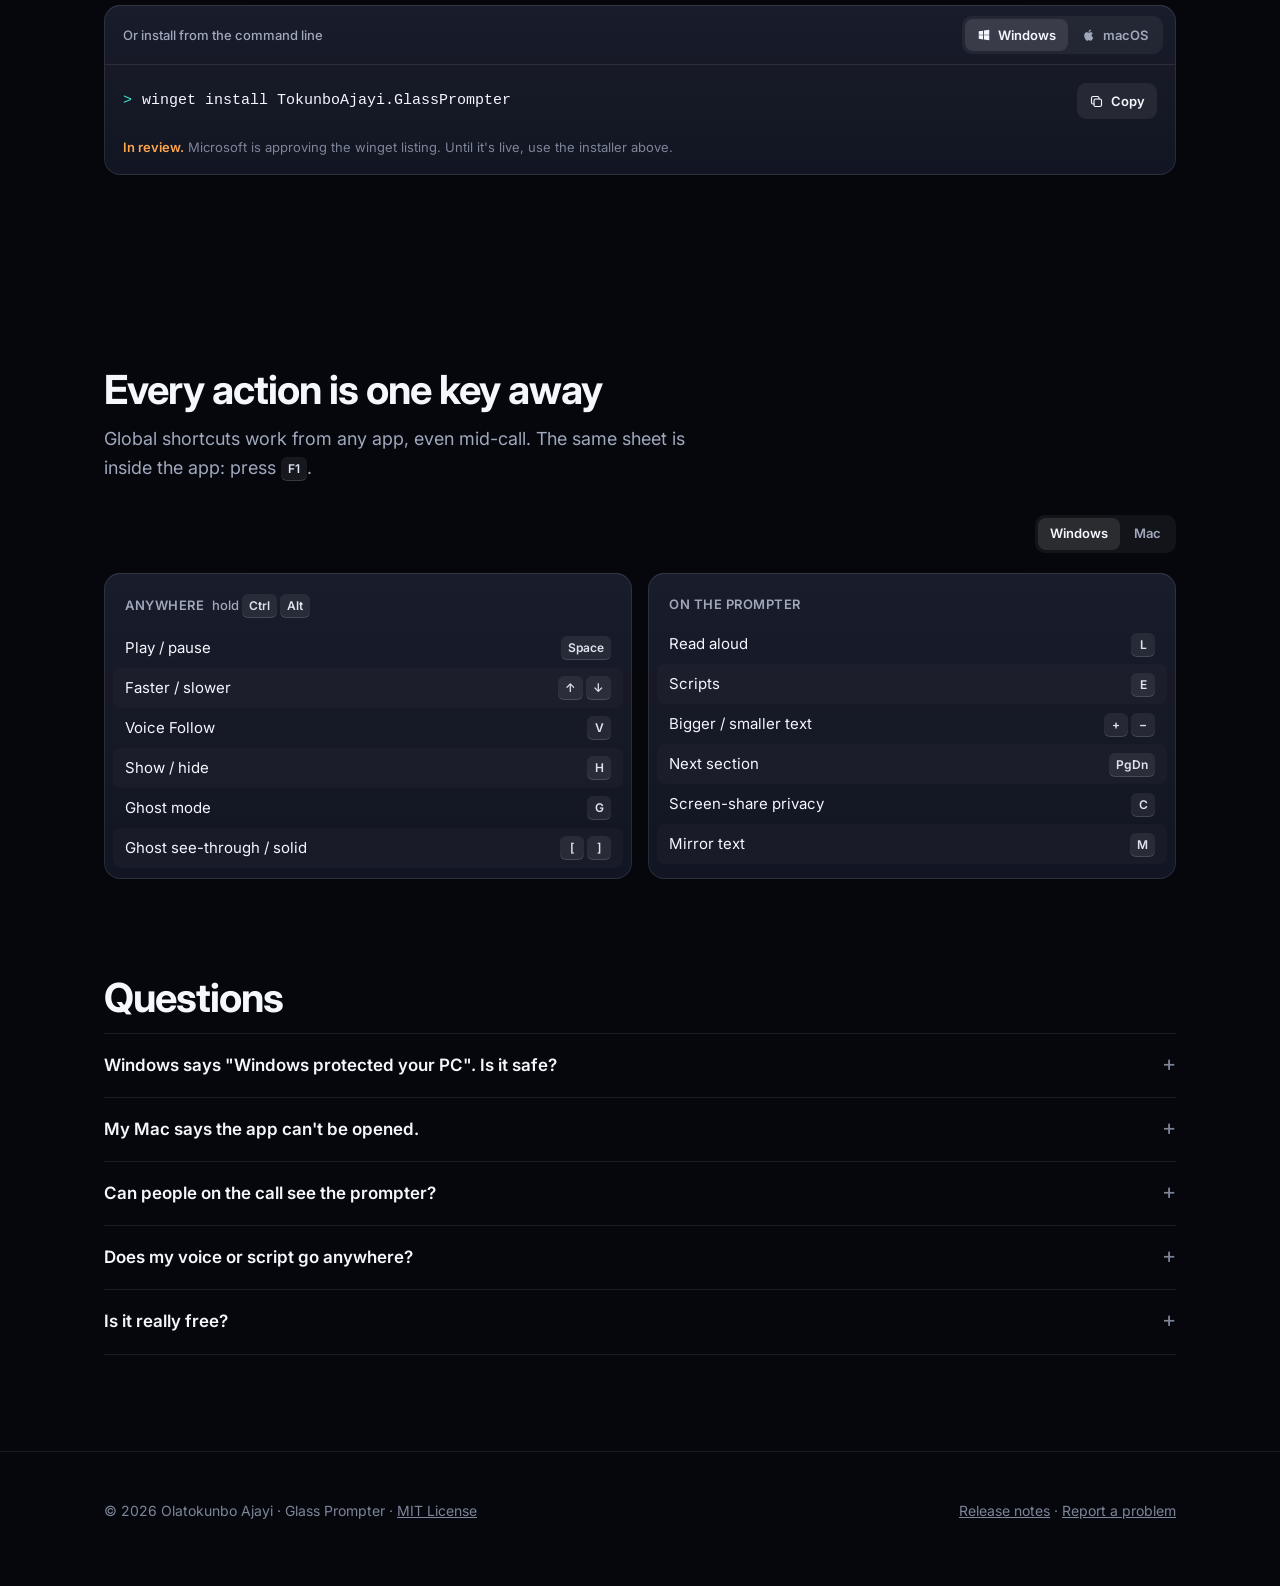
==== commit b2aca607: "MIT license + third-party notices" ====
--- a/docs/index.html
+++ b/docs/index.html
@@ -339,13 +339,13 @@
     <details><summary>Does my voice or script go anywhere?</summary>
       <p>No. Voice recognition and the read-aloud voice run on your computer. Scripts live in a local library. The only internet request is a once-a-day check for a new version on GitHub, which you can turn off.</p></details>
     <details><summary>Is it really free?</summary>
-      <p>Yes. No account, no trial, no watermark.</p></details>
+      <p>Yes. No account, no trial, no watermark. It's also open source under the <a href="https://github.com/tokunboajayi/glass-prompter/blob/main/LICENSE">MIT License</a>, so you can read every line of code.</p></details>
   </div>
 </section>
 
 <footer>
   <div class="wrap">
-    <span>&copy; 2026 Olatokunbo Ajayi &middot; Glass Prompter</span>
+    <span>&copy; 2026 Olatokunbo Ajayi &middot; Glass Prompter &middot; <a href="https://github.com/tokunboajayi/glass-prompter/blob/main/LICENSE">MIT License</a></span>
     <span><a href="https://github.com/tokunboajayi/glass-prompter/releases">Release notes</a> &middot; <a href="https://github.com/tokunboajayi/glass-prompter/issues">Report a problem</a></span>
   </div>
 </footer>
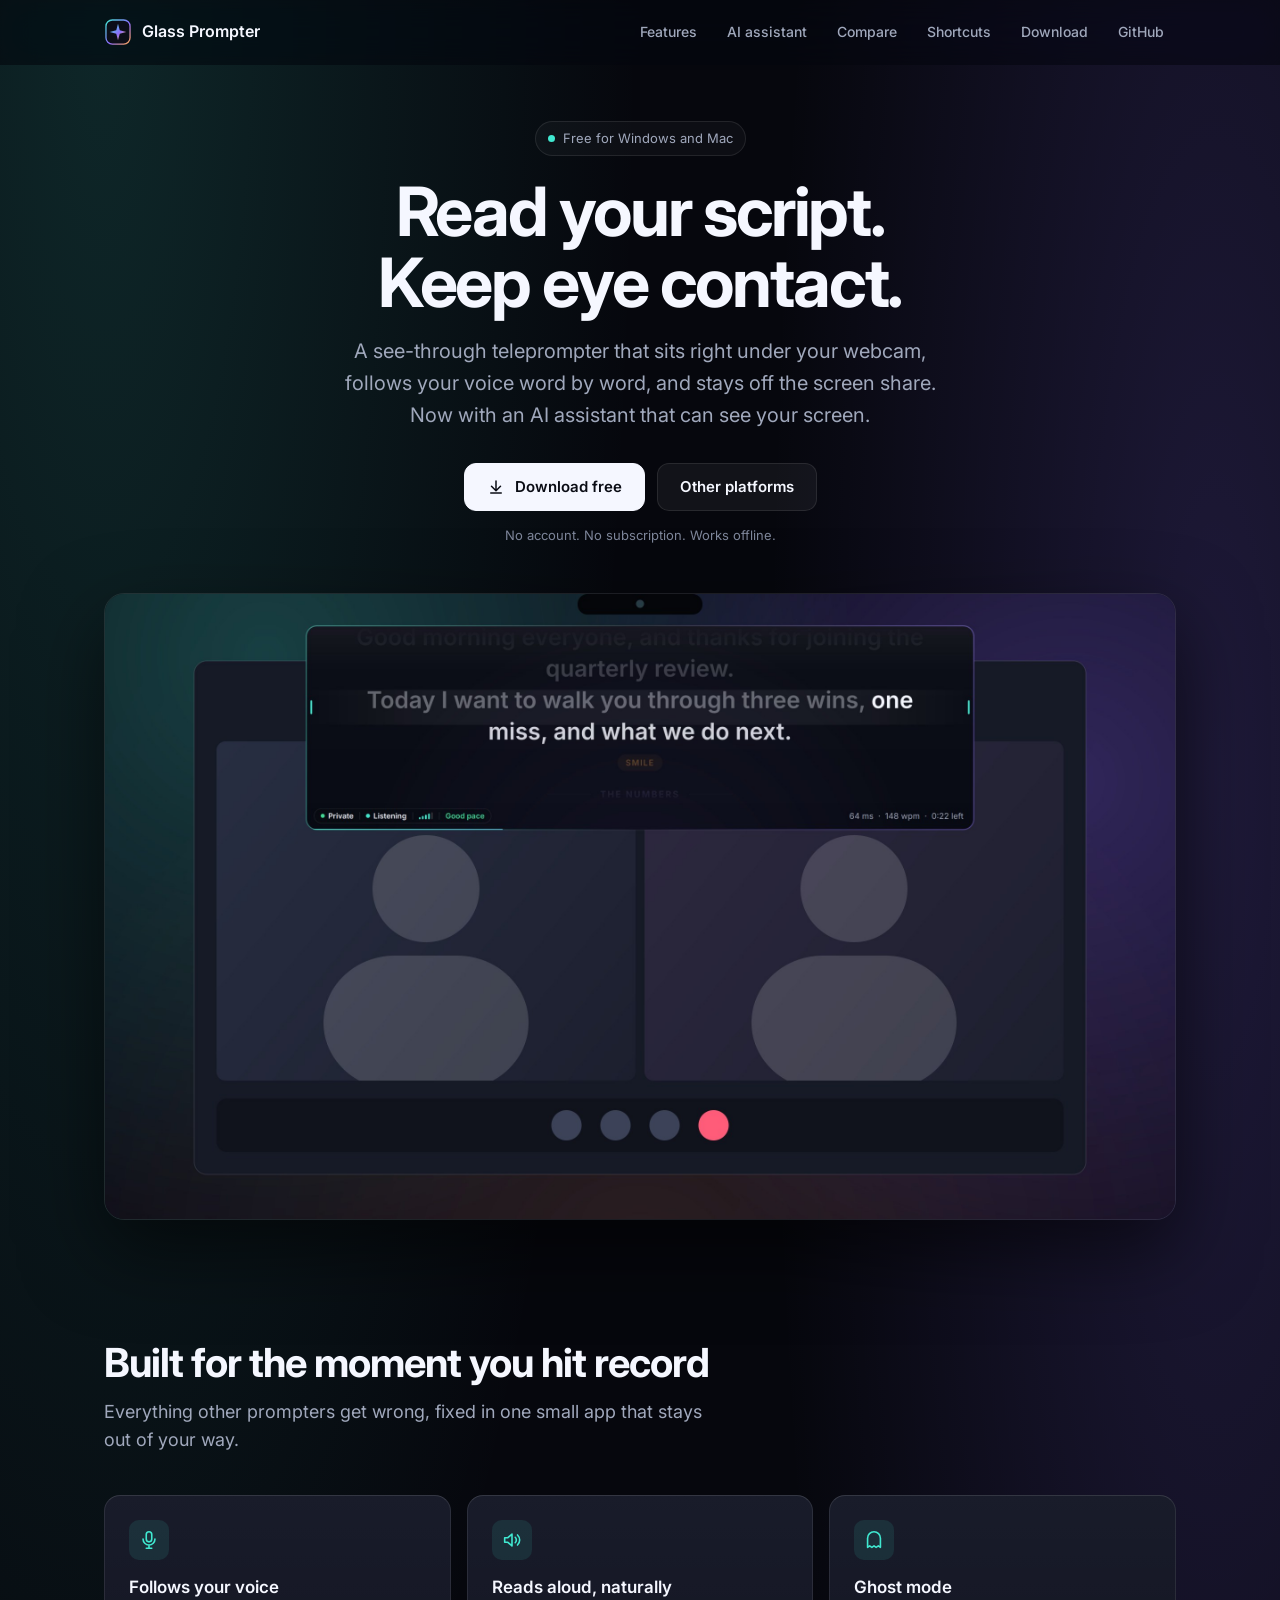
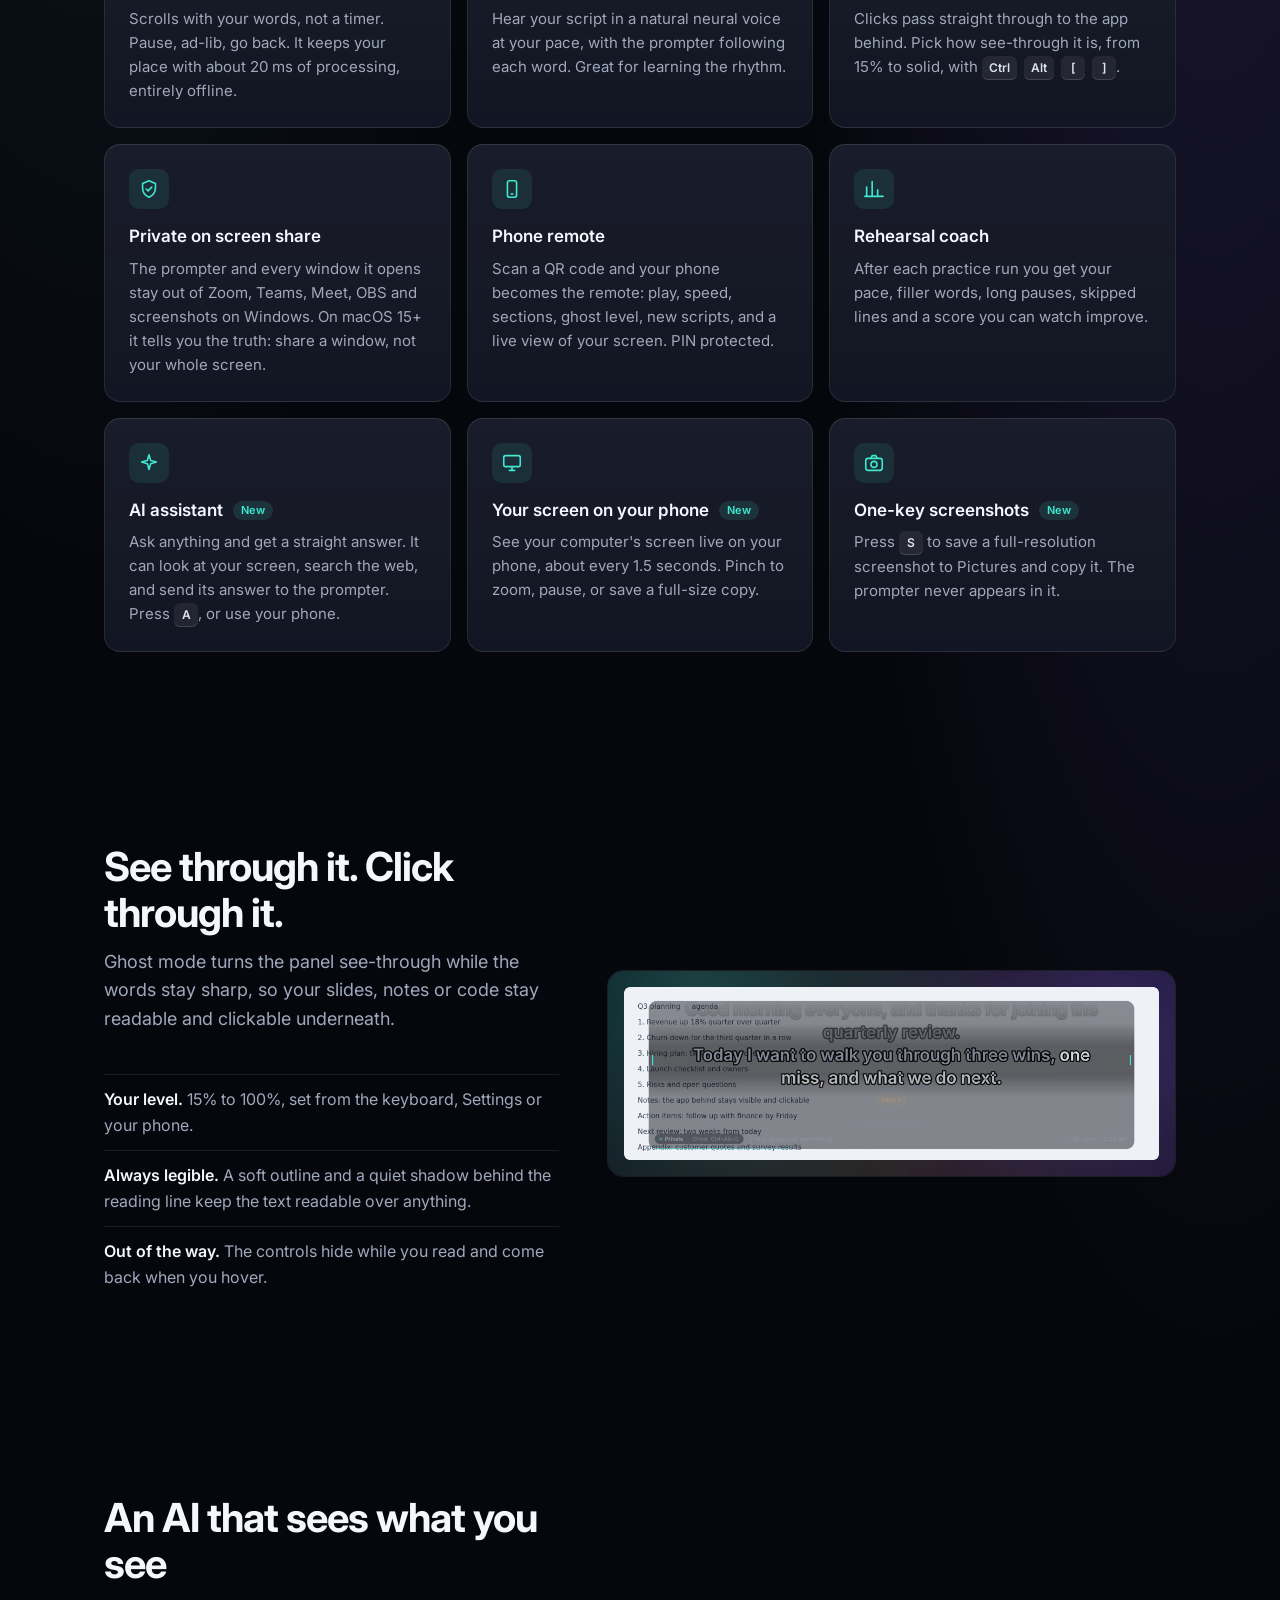
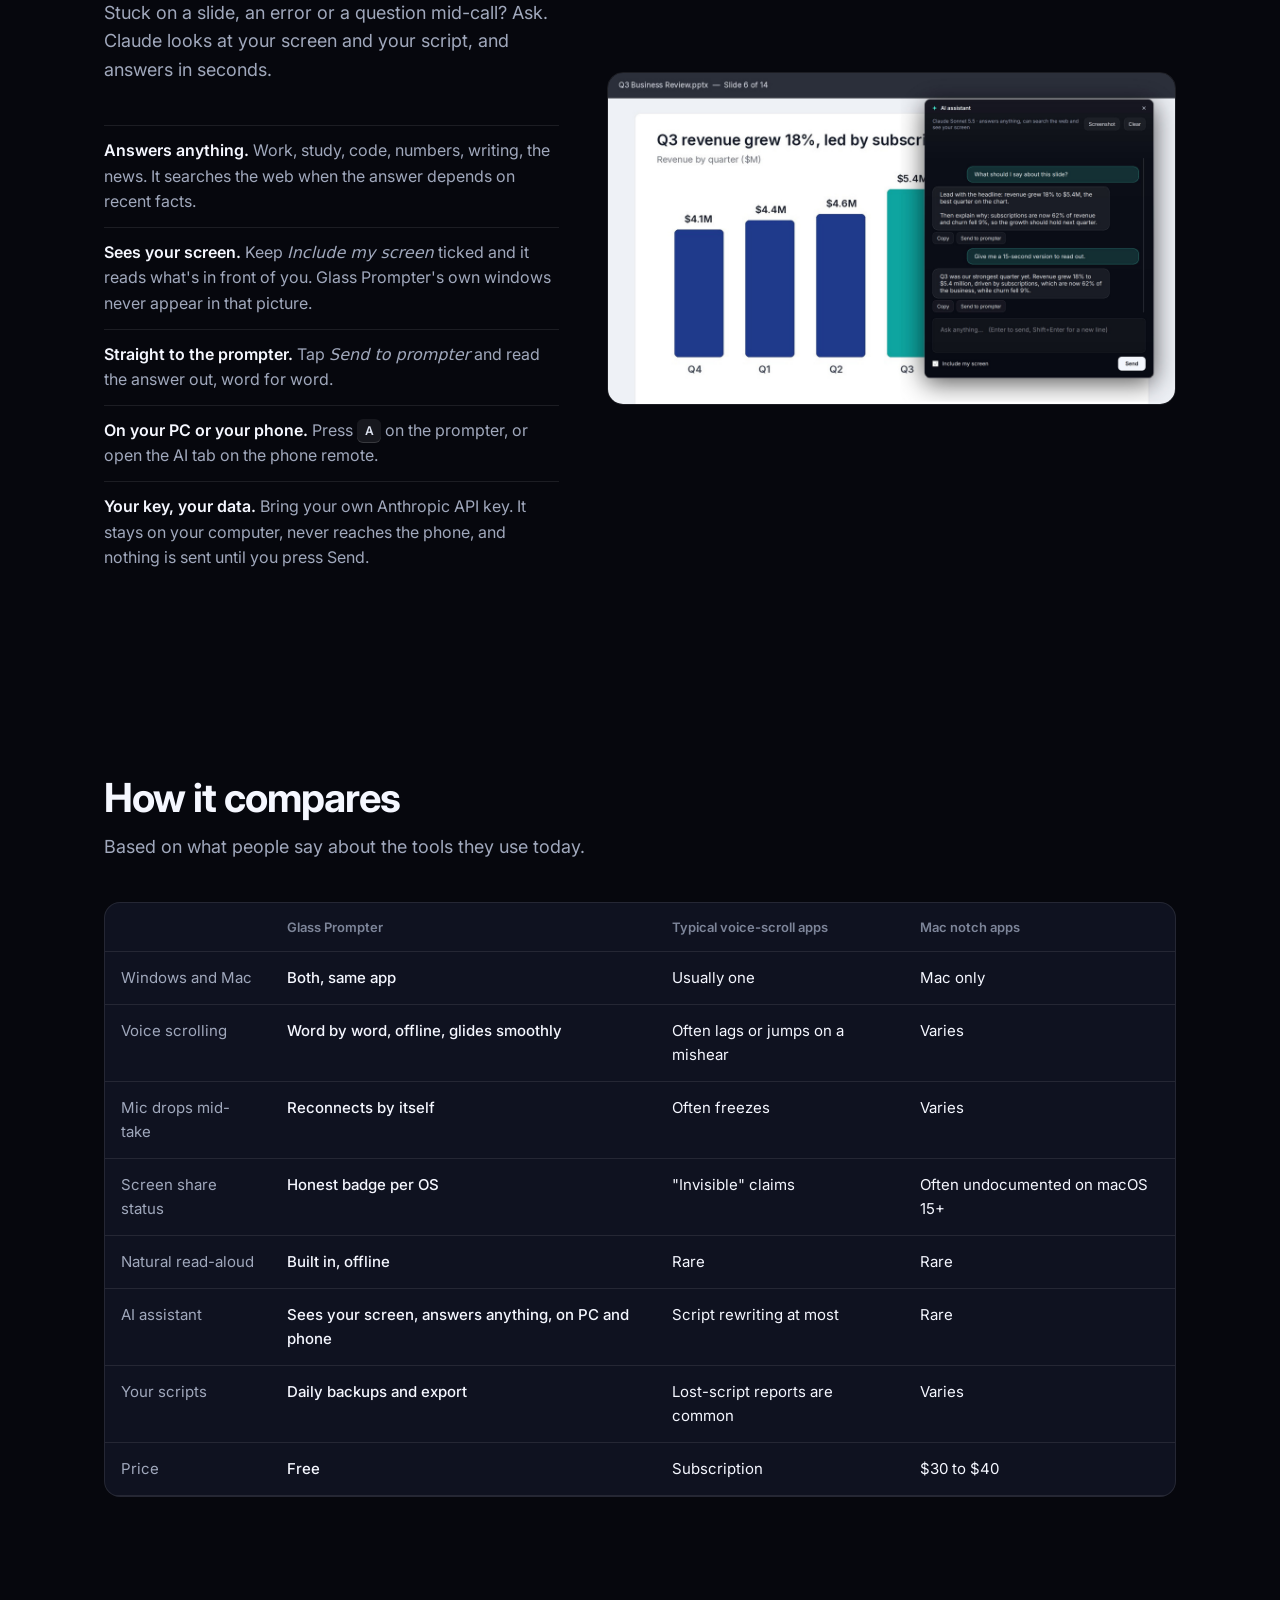
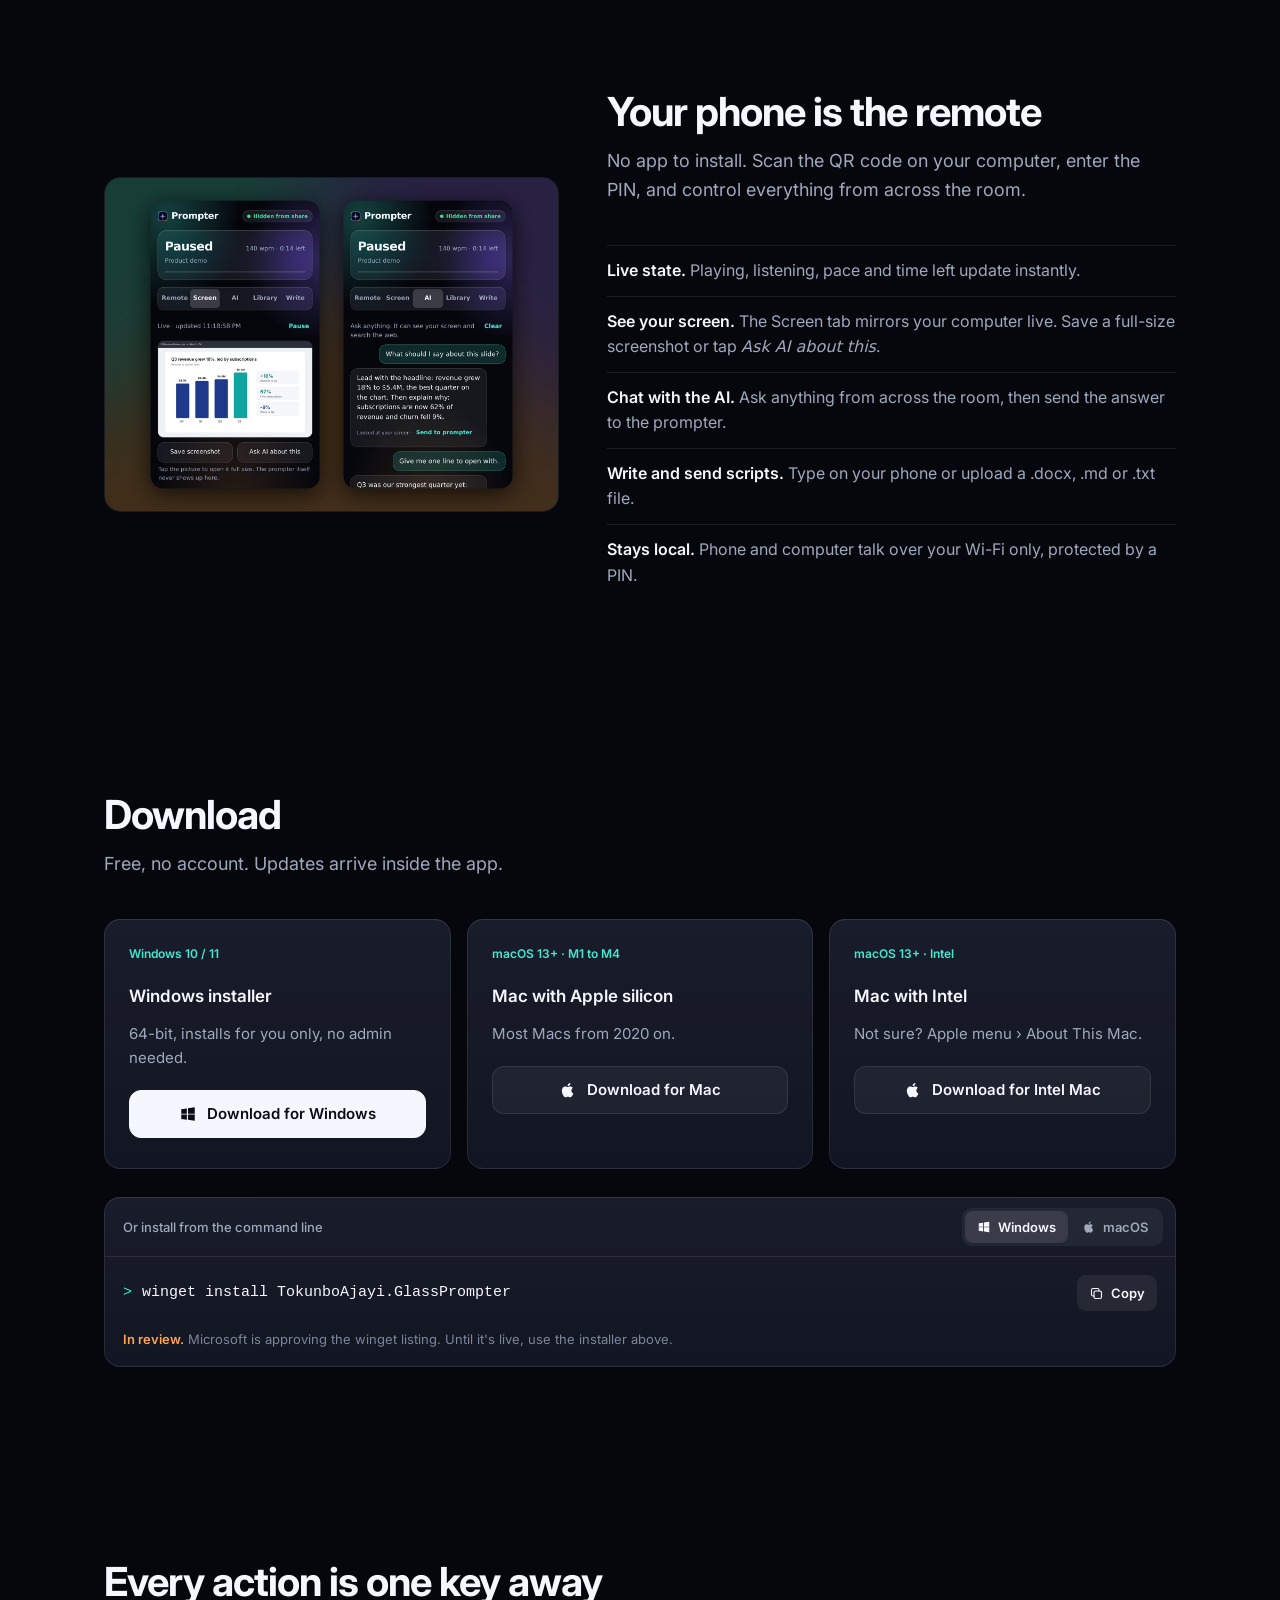
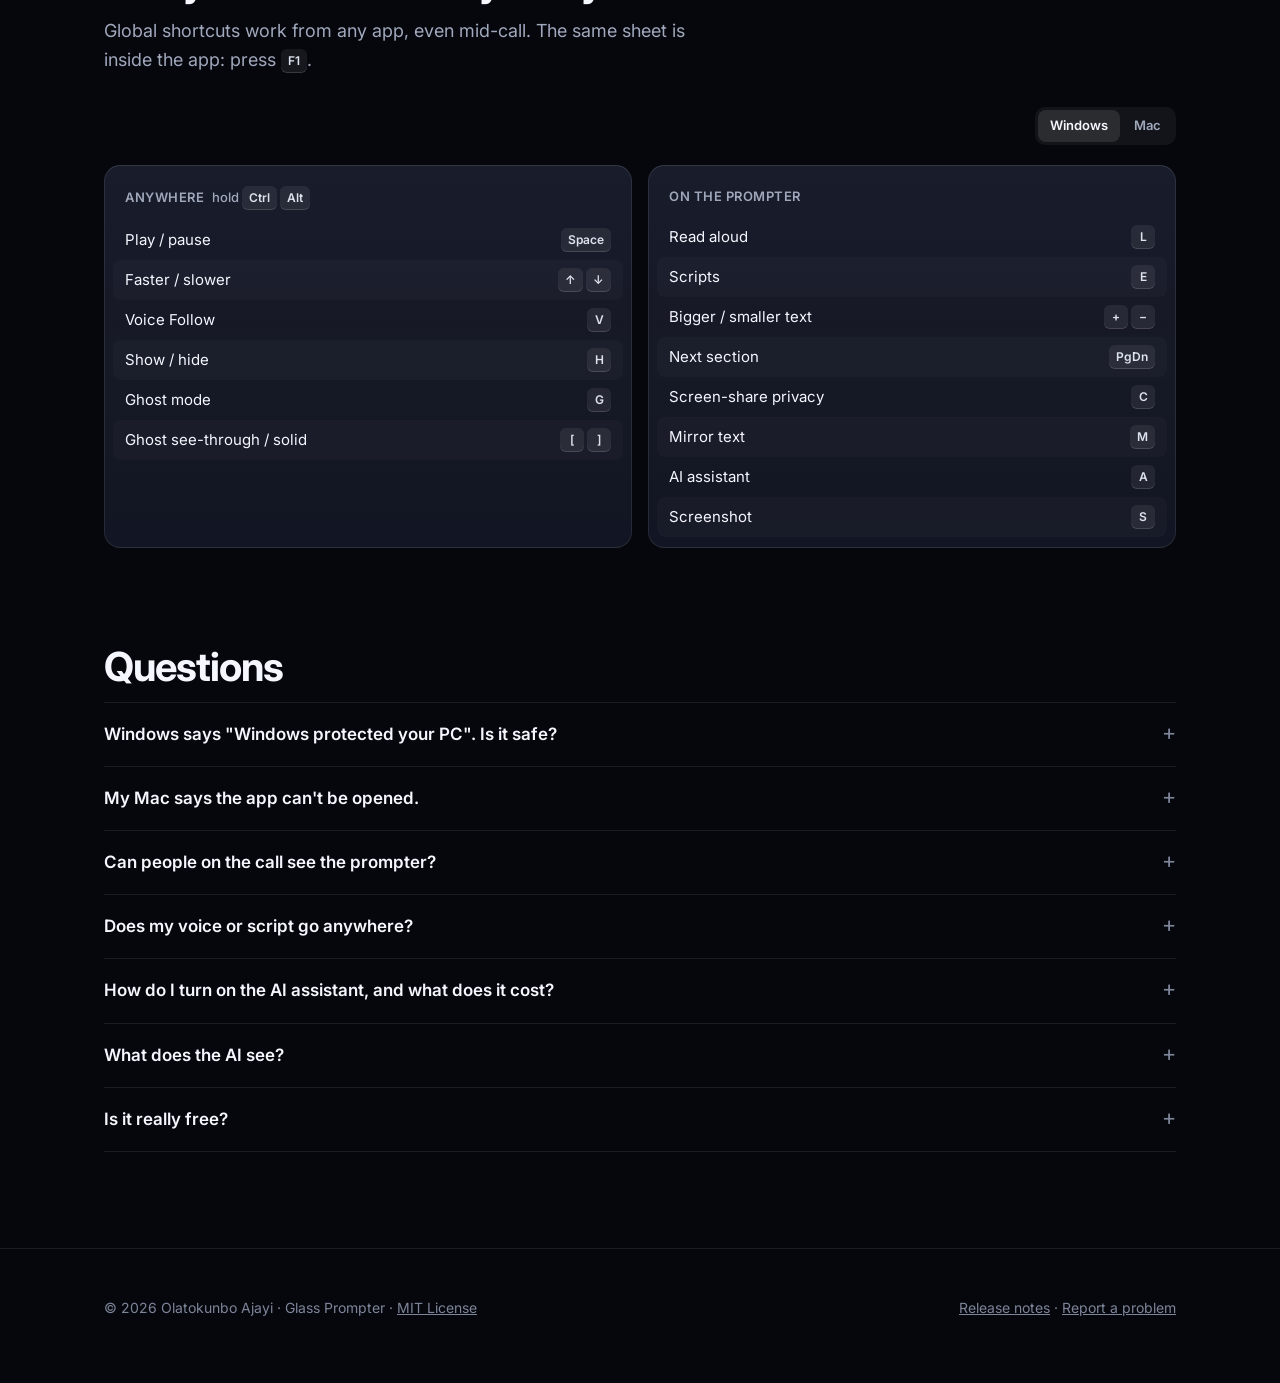
==== commit fccd8aba: "2.5.1: website + README for the AI assistant, screen view and screenshots; chat anchors to newest me" ====
--- a/docs/index.html
+++ b/docs/index.html
@@ -4,10 +4,10 @@
 <meta charset="utf-8">
 <meta name="viewport" content="width=device-width,initial-scale=1">
 <title>Glass Prompter: a teleprompter under your webcam</title>
-<meta name="description" content="Free see-through teleprompter for Windows and macOS. Sits under your webcam, follows your voice word by word, reads aloud in a natural voice, and stays private on screen share.">
+<meta name="description" content="Free see-through teleprompter for Windows and macOS. Sits under your webcam, follows your voice word by word, reads aloud, and stays private on screen share. Built-in AI assistant that can see your screen, plus live screen view and screenshots on your phone.">
 <meta name="theme-color" content="#06070d">
 <meta property="og:title" content="Glass Prompter">
-<meta property="og:description" content="Read your script. Keep eye contact. A free teleprompter that follows your voice, for Windows and Mac.">
+<meta property="og:description" content="Read your script. Keep eye contact. A free teleprompter that follows your voice, with an AI assistant that can see your screen. For Windows and Mac.">
 <meta property="og:image" content="https://tokunboajayi.github.io/glass-prompter/img/hero.jpg">
 <meta property="og:type" content="website">
 <meta name="twitter:card" content="summary_large_image">
@@ -68,6 +68,8 @@
 .card{padding:24px}
 .card h3{font-size:17px;margin:14px 0 6px;font-weight:600}
 .card p{margin:0;color:var(--muted);font-size:15px}
+.new{display:inline-block;margin-left:6px;padding:1px 8px;border-radius:999px;font-size:11px;font-weight:600;color:var(--aqua);
+  background:rgba(64,232,208,.12);vertical-align:2px}
 .ic{width:40px;height:40px;border-radius:10px;display:grid;place-items:center;background:rgba(64,232,208,.1);color:var(--aqua)}
 .ic svg{width:22px;height:22px;fill:none;stroke:currentColor;stroke-width:1.75;stroke-linecap:round;stroke-linejoin:round}
 .split{display:grid;grid-template-columns:1fr 1.25fr;gap:48px;align-items:center}
@@ -146,6 +148,9 @@
   <symbol id="i-chart" viewBox="0 0 24 24"><path d="M4 20V10M10 20V4M16 20v-7M22 20H2"/></symbol>
   <symbol id="i-win" viewBox="0 0 24 24"><path d="M3 5.5l7.5-1v7H3zM12 4.3L21 3v8.5h-9zM3 12.5h7.5v7l-7.5-1zM12 12.5h9V21l-9-1.3z" fill="currentColor" stroke="none"/></symbol>
   <symbol id="i-apple" viewBox="0 0 24 24"><path d="M16.5 12.6c0-2.4 2-3.5 2-3.6-1.1-1.6-2.8-1.8-3.4-1.8-1.4-.2-2.8.8-3.5.8s-1.9-.8-3.1-.8C6.9 7.2 5.4 8.1 4.6 9.6c-1.7 2.9-.4 7.3 1.2 9.7.8 1.2 1.8 2.5 3 2.4 1.2 0 1.7-.8 3.1-.8s1.9.8 3.1.8 2.1-1.2 2.8-2.4c.9-1.3 1.3-2.6 1.3-2.7 0 0-2.6-1-2.6-4zM14.2 5.5c.6-.8 1.1-1.9 1-3-.9 0-2.1.6-2.8 1.4-.6.7-1.1 1.8-1 2.9 1.1.1 2.1-.5 2.8-1.3z" fill="currentColor" stroke="none"/></symbol>
+  <symbol id="i-spark" viewBox="0 0 24 24"><path d="M12 3l1.8 6.2L20 11l-6.2 1.8L12 19l-1.8-6.2L4 11l6.2-1.8z"/></symbol>
+  <symbol id="i-screen" viewBox="0 0 24 24"><rect x="3" y="4" width="18" height="12" rx="2"/><path d="M9 20h6M12 16v4"/></symbol>
+  <symbol id="i-camera" viewBox="0 0 24 24"><rect x="3" y="7" width="18" height="13" rx="2.5"/><path d="M8.5 7l1.5-3h4l1.5 3"/><circle cx="12" cy="13.5" r="3.3"/></symbol>
   <symbol id="i-copy" viewBox="0 0 24 24"><rect x="8" y="8" width="12" height="12" rx="2.5"/><path d="M16 8V6.5A2.5 2.5 0 0 0 13.5 4h-7A2.5 2.5 0 0 0 4 6.5v7A2.5 2.5 0 0 0 6.5 16H8"/></symbol>
   <symbol id="i-check" viewBox="0 0 24 24"><path d="M5 12.5l4.5 4.5L19 7.5"/></symbol>
   <symbol id="i-down" viewBox="0 0 24 24"><path d="M12 4v12M6 11l6 6 6-6M5 20h14" fill="none" stroke="currentColor" stroke-width="2" stroke-linecap="round" stroke-linejoin="round"/></symbol>
@@ -156,6 +161,7 @@
     <a class="brand" href="#"><img src="img/icon.svg" alt="">Glass Prompter</a>
     <div class="nav-links">
       <a class="hide-sm" href="#features">Features</a>
+      <a class="hide-sm" href="#ai">AI assistant</a>
       <a class="hide-sm" href="#compare">Compare</a>
       <a class="hide-sm" href="#shortcuts">Shortcuts</a>
       <a href="#download">Download</a>
@@ -168,7 +174,7 @@
   <header class="hero">
     <span class="eyebrow"><i></i><span id="ver">Free for Windows and Mac</span></span>
     <h1>Read your script. Keep eye contact.</h1>
-    <p class="sub">A see-through teleprompter that sits right under your webcam, follows your voice word by word, and stays off the screen share.</p>
+    <p class="sub">A see-through teleprompter that sits right under your webcam, follows your voice word by word, and stays off the screen share. Now with an AI assistant that can see your screen.</p>
     <div class="cta">
       <a id="primary" class="btn primary" href="https://github.com/tokunboajayi/glass-prompter/releases/latest">
         <svg aria-hidden="true"><use href="#i-down"/></svg><span id="primaryText">Download free</span></a>
@@ -191,11 +197,17 @@
       <div class="card"><div class="ic"><svg aria-hidden="true"><use href="#i-ghost"/></svg></div>
         <h3>Ghost mode</h3><p>Clicks pass straight through to the app behind. Pick how see-through it is, from 15% to solid, with <kbd>Ctrl</kbd> <kbd>Alt</kbd> <kbd>[</kbd> <kbd>]</kbd>.</p></div>
       <div class="card"><div class="ic"><svg aria-hidden="true"><use href="#i-shield"/></svg></div>
-        <h3>Private on screen share</h3><p>Hidden from Zoom, Teams, Meet and OBS on Windows. On macOS 15+ it tells you the truth: share a window, not your whole screen.</p></div>
+        <h3>Private on screen share</h3><p>The prompter and every window it opens stay out of Zoom, Teams, Meet, OBS and screenshots on Windows. On macOS 15+ it tells you the truth: share a window, not your whole screen.</p></div>
       <div class="card"><div class="ic"><svg aria-hidden="true"><use href="#i-phone"/></svg></div>
-        <h3>Phone remote</h3><p>Scan a QR code and your phone becomes the remote: play, speed, sections, ghost level, and sending new scripts. PIN protected.</p></div>
+        <h3>Phone remote</h3><p>Scan a QR code and your phone becomes the remote: play, speed, sections, ghost level, new scripts, and a live view of your screen. PIN protected.</p></div>
       <div class="card"><div class="ic"><svg aria-hidden="true"><use href="#i-chart"/></svg></div>
         <h3>Rehearsal coach</h3><p>After each practice run you get your pace, filler words, long pauses, skipped lines and a score you can watch improve.</p></div>
+      <div class="card"><div class="ic"><svg aria-hidden="true"><use href="#i-spark"/></svg></div>
+        <h3>AI assistant <span class="new">New</span></h3><p>Ask anything and get a straight answer. It can look at your screen, search the web, and send its answer to the prompter. Press <kbd>A</kbd>, or use your phone.</p></div>
+      <div class="card"><div class="ic"><svg aria-hidden="true"><use href="#i-screen"/></svg></div>
+        <h3>Your screen on your phone <span class="new">New</span></h3><p>See your computer's screen live on your phone, about every 1.5 seconds. Pinch to zoom, pause, or save a full-size copy.</p></div>
+      <div class="card"><div class="ic"><svg aria-hidden="true"><use href="#i-camera"/></svg></div>
+        <h3>One-key screenshots <span class="new">New</span></h3><p>Press <kbd>S</kbd> to save a full-resolution screenshot to Pictures and copy it. The prompter never appears in it.</p></div>
     </div>
   </div>
 </section>
@@ -212,6 +224,23 @@
       </ul>
     </div>
     <img src="img/ghost.jpg" width="2100" height="760" alt="Ghost mode at 35 percent over a document: the document shows through, the script text stays crisp" loading="lazy">
+  </div>
+</section>
+
+<section id="ai">
+  <div class="wrap split">
+    <div>
+      <h2>An AI that sees what you see</h2>
+      <p class="lead">Stuck on a slide, an error or a question mid-call? Ask. Claude looks at your screen and your script, and answers in seconds.</p>
+      <ul class="points">
+        <li><b>Answers anything.</b> Work, study, code, numbers, writing, the news. It searches the web when the answer depends on recent facts.</li>
+        <li><b>Sees your screen.</b> Keep <i>Include my screen</i> ticked and it reads what's in front of you. Glass Prompter's own windows never appear in that picture.</li>
+        <li><b>Straight to the prompter.</b> Tap <i>Send to prompter</i> and read the answer out, word for word.</li>
+        <li><b>On your PC or your phone.</b> Press <kbd>A</kbd> on the prompter, or open the AI tab on the phone remote.</li>
+        <li><b>Your key, your data.</b> Bring your own Anthropic API key. It stays on your computer, never reaches the phone, and nothing is sent until you press Send.</li>
+      </ul>
+    </div>
+    <img src="img/assistant.jpg" width="2400" height="1400" alt="The AI assistant window over a presentation slide, suggesting what to say about Q3 revenue and offering Send to prompter" loading="lazy">
   </div>
 </section>
 
@@ -228,6 +257,7 @@
           <tr><td>Mic drops mid-take</td><td class="us">Reconnects by itself</td><td>Often freezes</td><td>Varies</td></tr>
           <tr><td>Screen share status</td><td class="us">Honest badge per OS</td><td>"Invisible" claims</td><td>Often undocumented on macOS 15+</td></tr>
           <tr><td>Natural read-aloud</td><td class="us">Built in, offline</td><td>Rare</td><td>Rare</td></tr>
+          <tr><td>AI assistant</td><td class="us">Sees your screen, answers anything, on PC and phone</td><td>Script rewriting at most</td><td>Rare</td></tr>
           <tr><td>Your scripts</td><td class="us">Daily backups and export</td><td>Lost-script reports are common</td><td>Varies</td></tr>
           <tr><td>Price</td><td class="us">Free</td><td>Subscription</td><td>$30 to $40</td></tr>
         </tbody>
@@ -238,14 +268,16 @@
 
 <section>
   <div class="wrap split">
-    <img src="img/phone.jpg" width="600" height="1200" alt="The phone remote: play, speed, ghost level, sections and read aloud" loading="lazy" style="max-width:340px;justify-self:center">
+    <img src="img/phone-ai.jpg" width="1700" height="1250" alt="Two phones: the Screen tab showing the computer's slide live, and the AI tab answering what to say about it" loading="lazy">
     <div>
       <h2>Your phone is the remote</h2>
       <p class="lead">No app to install. Scan the QR code on your computer, enter the PIN, and control everything from across the room.</p>
       <ul class="points">
         <li><b>Live state.</b> Playing, listening, pace and time left update instantly.</li>
+        <li><b>See your screen.</b> The Screen tab mirrors your computer live. Save a full-size screenshot or tap <i>Ask AI about this</i>.</li>
+        <li><b>Chat with the AI.</b> Ask anything from across the room, then send the answer to the prompter.</li>
         <li><b>Write and send scripts.</b> Type on your phone or upload a .docx, .md or .txt file.</li>
-        <li><b>Stays local.</b> It runs over your Wi-Fi and never touches the internet.</li>
+        <li><b>Stays local.</b> Phone and computer talk over your Wi-Fi only, protected by a PIN.</li>
       </ul>
     </div>
   </div>
@@ -322,6 +354,8 @@
         <div class="krow">Next section<span><kbd>PgDn</kbd></span></div>
         <div class="krow">Screen-share privacy<span><kbd>C</kbd></span></div>
         <div class="krow">Mirror text<span><kbd>M</kbd></span></div>
+        <div class="krow">AI assistant<span><kbd>A</kbd></span></div>
+        <div class="krow">Screenshot<span><kbd>S</kbd></span></div>
       </div>
     </div>
   </div>
@@ -335,9 +369,13 @@
     <details><summary>My Mac says the app can't be opened.</summary>
       <p>The first time, right-click Glass Prompter in Applications and choose <b>Open</b>. On macOS 15 or later, open System Settings, go to Privacy &amp; Security, and click <b>Open Anyway</b>. You only do this once.</p></details>
     <details><summary>Can people on the call see the prompter?</summary>
-      <p>On Windows 10 (2004+) and 11 it's excluded from screen sharing and recordings. macOS 15 and later lets screen recorders capture every window, so on a Mac share a single window or app instead of the whole screen. The badge on the prompter always shows the real state.</p></details>
+      <p>On Windows 10 (2004+) and 11, the prompter and every window Glass Prompter opens (settings, the AI assistant, menus, message boxes, even the file picker) are excluded from screen sharing, recordings and screenshots. macOS 15 and later lets screen recorders capture every window, so on a Mac share a single window or app instead of the whole screen. The badge on the prompter always shows the real state.</p></details>
     <details><summary>Does my voice or script go anywhere?</summary>
-      <p>No. Voice recognition and the read-aloud voice run on your computer. Scripts live in a local library. The only internet request is a once-a-day check for a new version on GitHub, which you can turn off.</p></details>
+      <p>No. Voice recognition and the read-aloud voice run on your computer. Scripts live in a local library. The only internet requests are a once-a-day check for a new version on GitHub (you can turn it off) and, only if you set up the AI assistant, the messages you choose to send to Anthropic.</p></details>
+    <details><summary>How do I turn on the AI assistant, and what does it cost?</summary>
+      <p>Create an API key at <a href="https://console.anthropic.com/settings/keys">console.anthropic.com</a> and paste it into <b>Settings &rsaquo; AI assistant</b>. Glass Prompter itself stays free. Anthropic bills your account per question (typically a few cents or less with a screenshot), and web searches cost a little extra. The key stays on your computer.</p></details>
+    <details><summary>What does the AI see?</summary>
+      <p>Only what you send. When <i>Include my screen</i> is ticked, it gets one screenshot with your question; untick it to send text only. Glass Prompter's own windows are never in that screenshot. It also sees the script on your prompter so it can help with it. Close anything private, like passwords, before asking about your screen.</p></details>
     <details><summary>Is it really free?</summary>
       <p>Yes. No account, no trial, no watermark. It's also open source under the <a href="https://github.com/tokunboajayi/glass-prompter/blob/main/LICENSE">MIT License</a>, so you can read every line of code.</p></details>
   </div>
@@ -417,7 +455,7 @@
     .then(function (r) { return r.ok ? r.json() : Promise.reject(r.status); })
     .then(function (rel) {
       var v = (rel.tag_name || "").replace(/^v/, "");
-      document.getElementById("ver").textContent = "Version " + v + " · free for Windows and Mac";
+      document.getElementById("ver").textContent = "Version " + v + " · new: AI assistant that sees your screen";
       var pick = {};
       (rel.assets || []).forEach(function (a) {
         if (/\.exe$/i.test(a.name)) pick.exe = a;
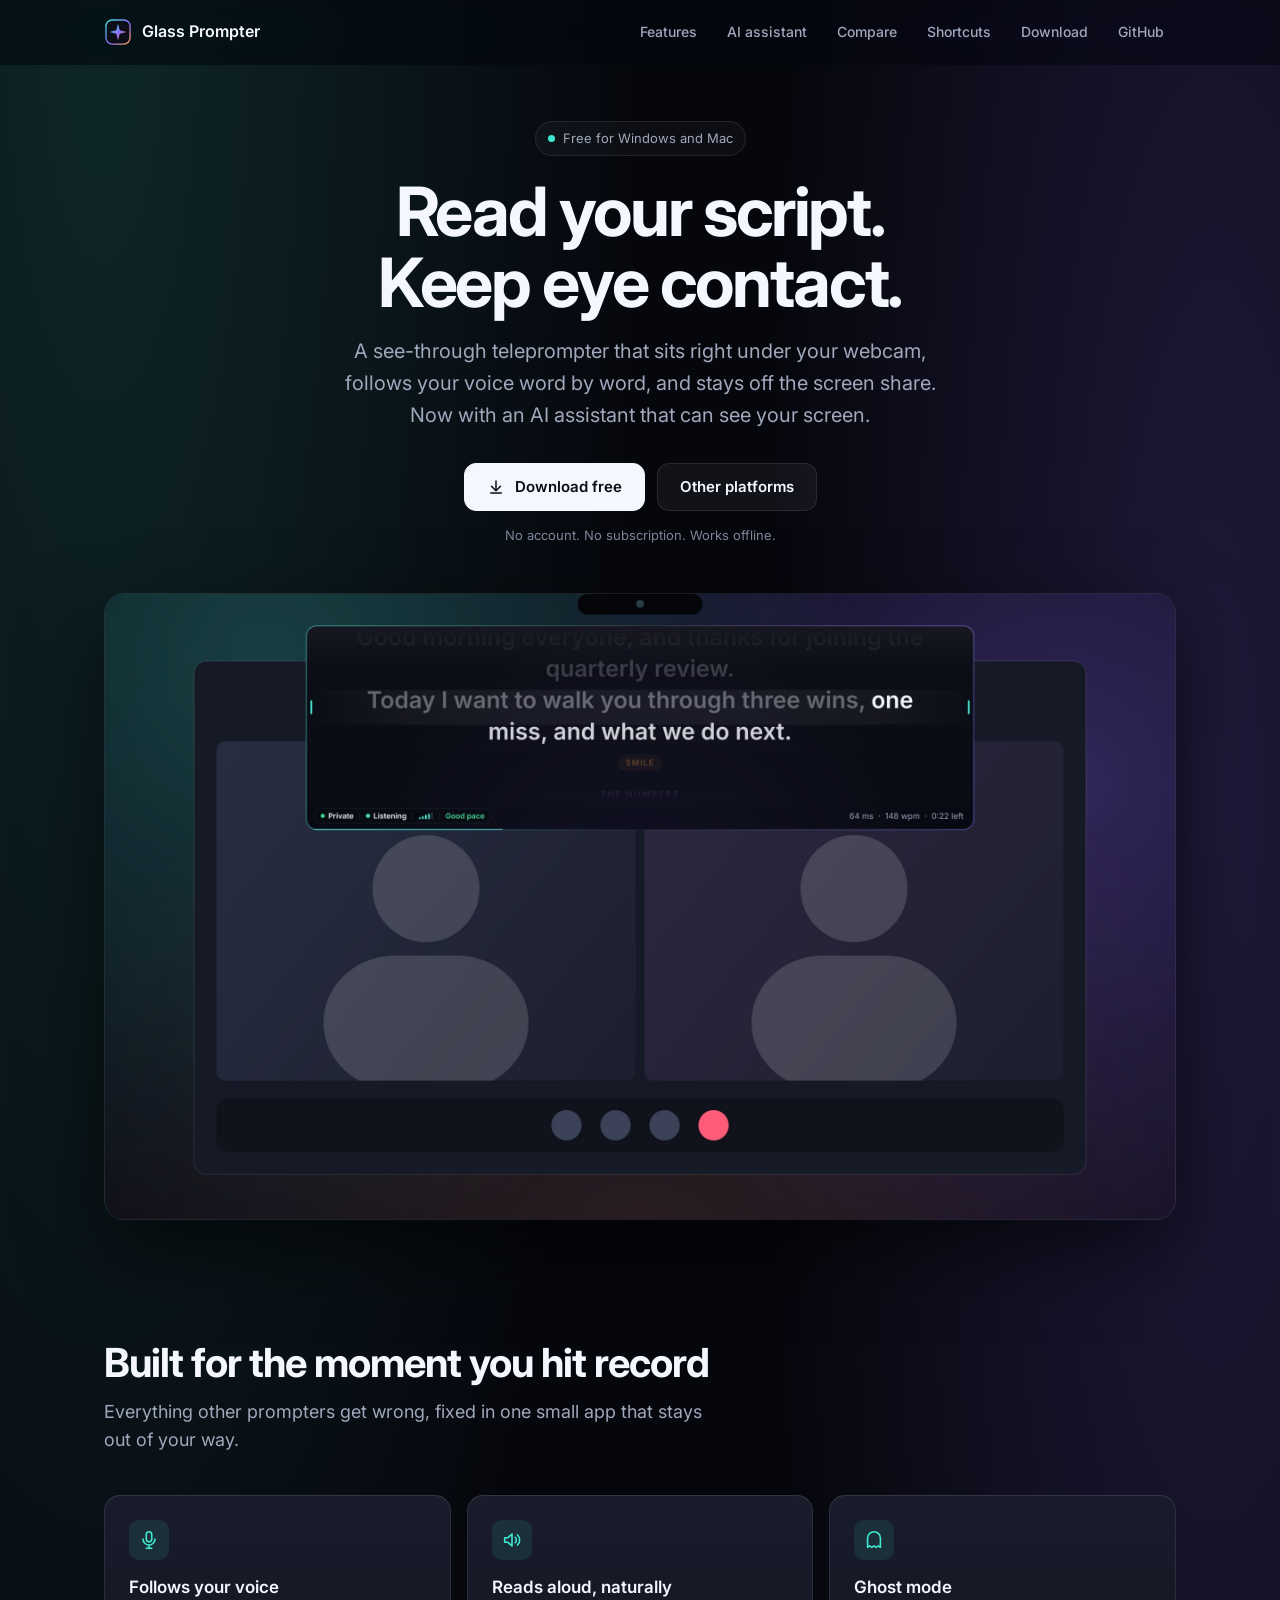
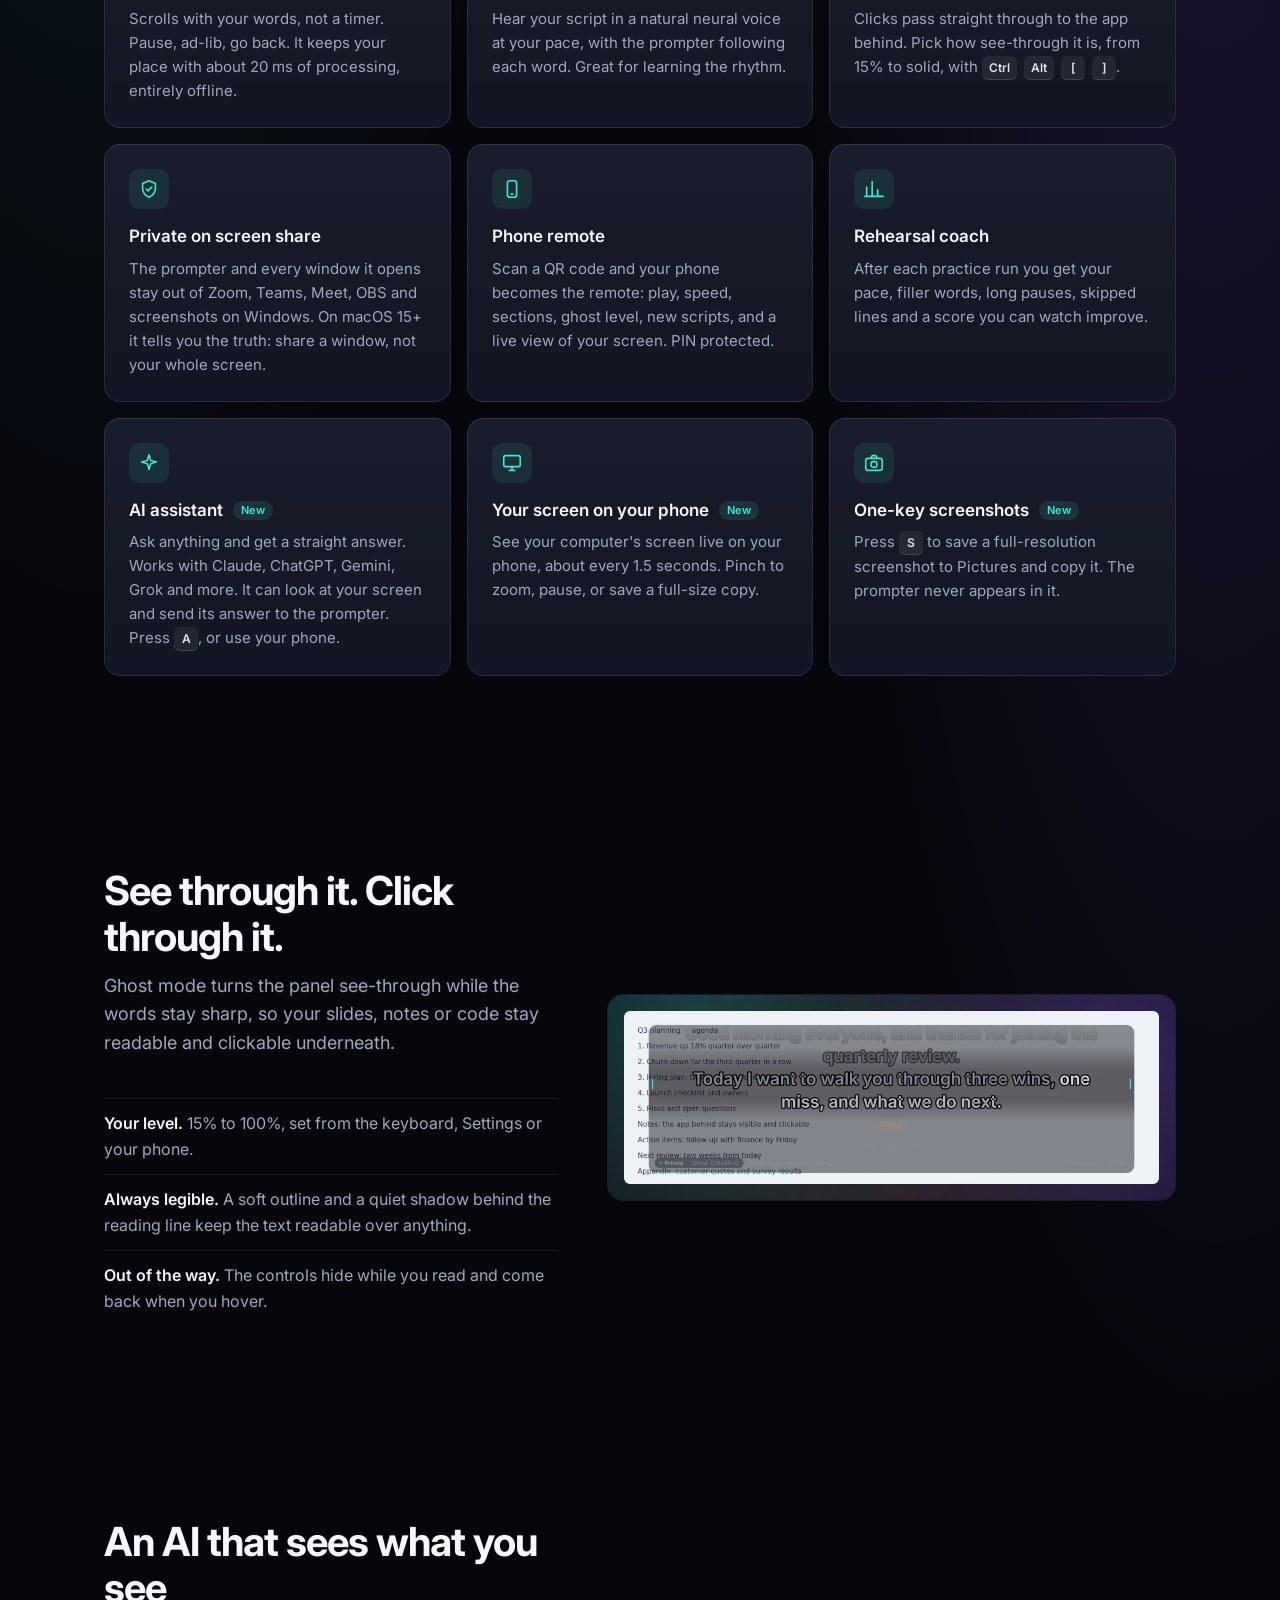
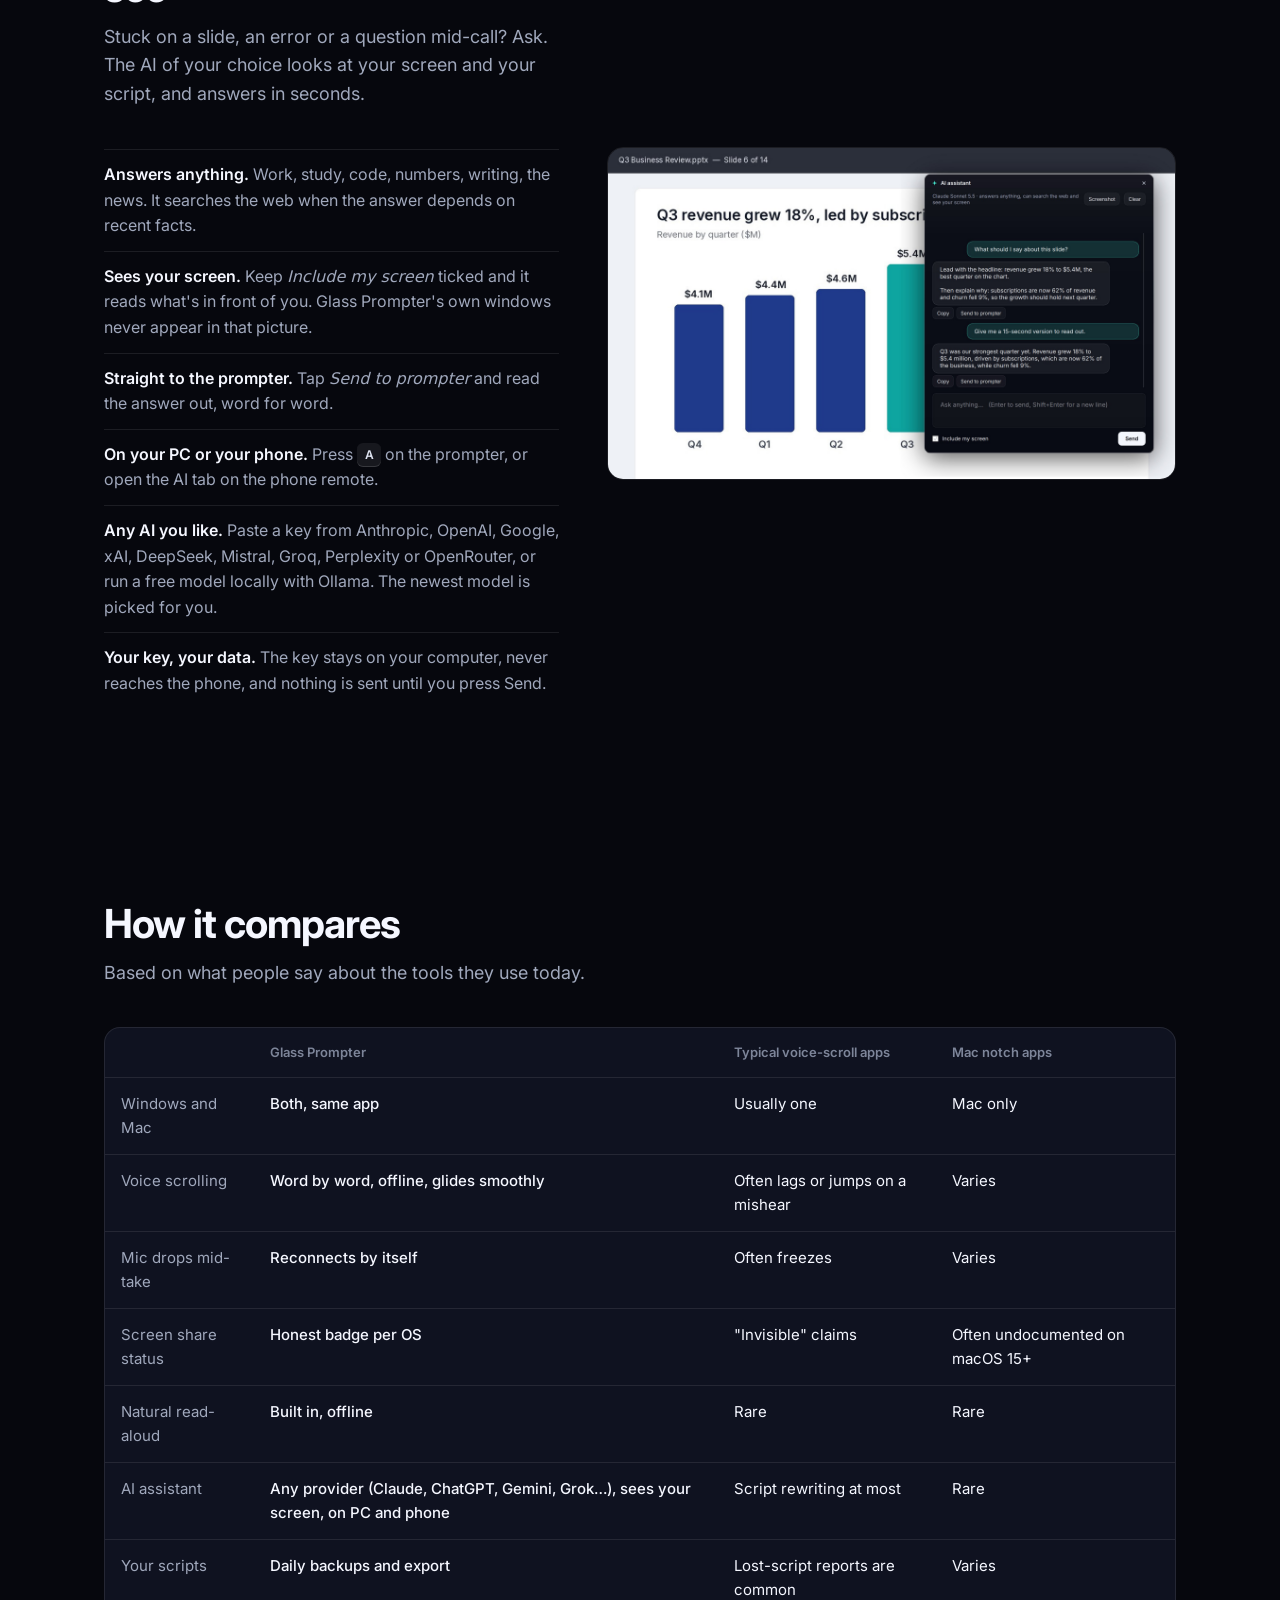
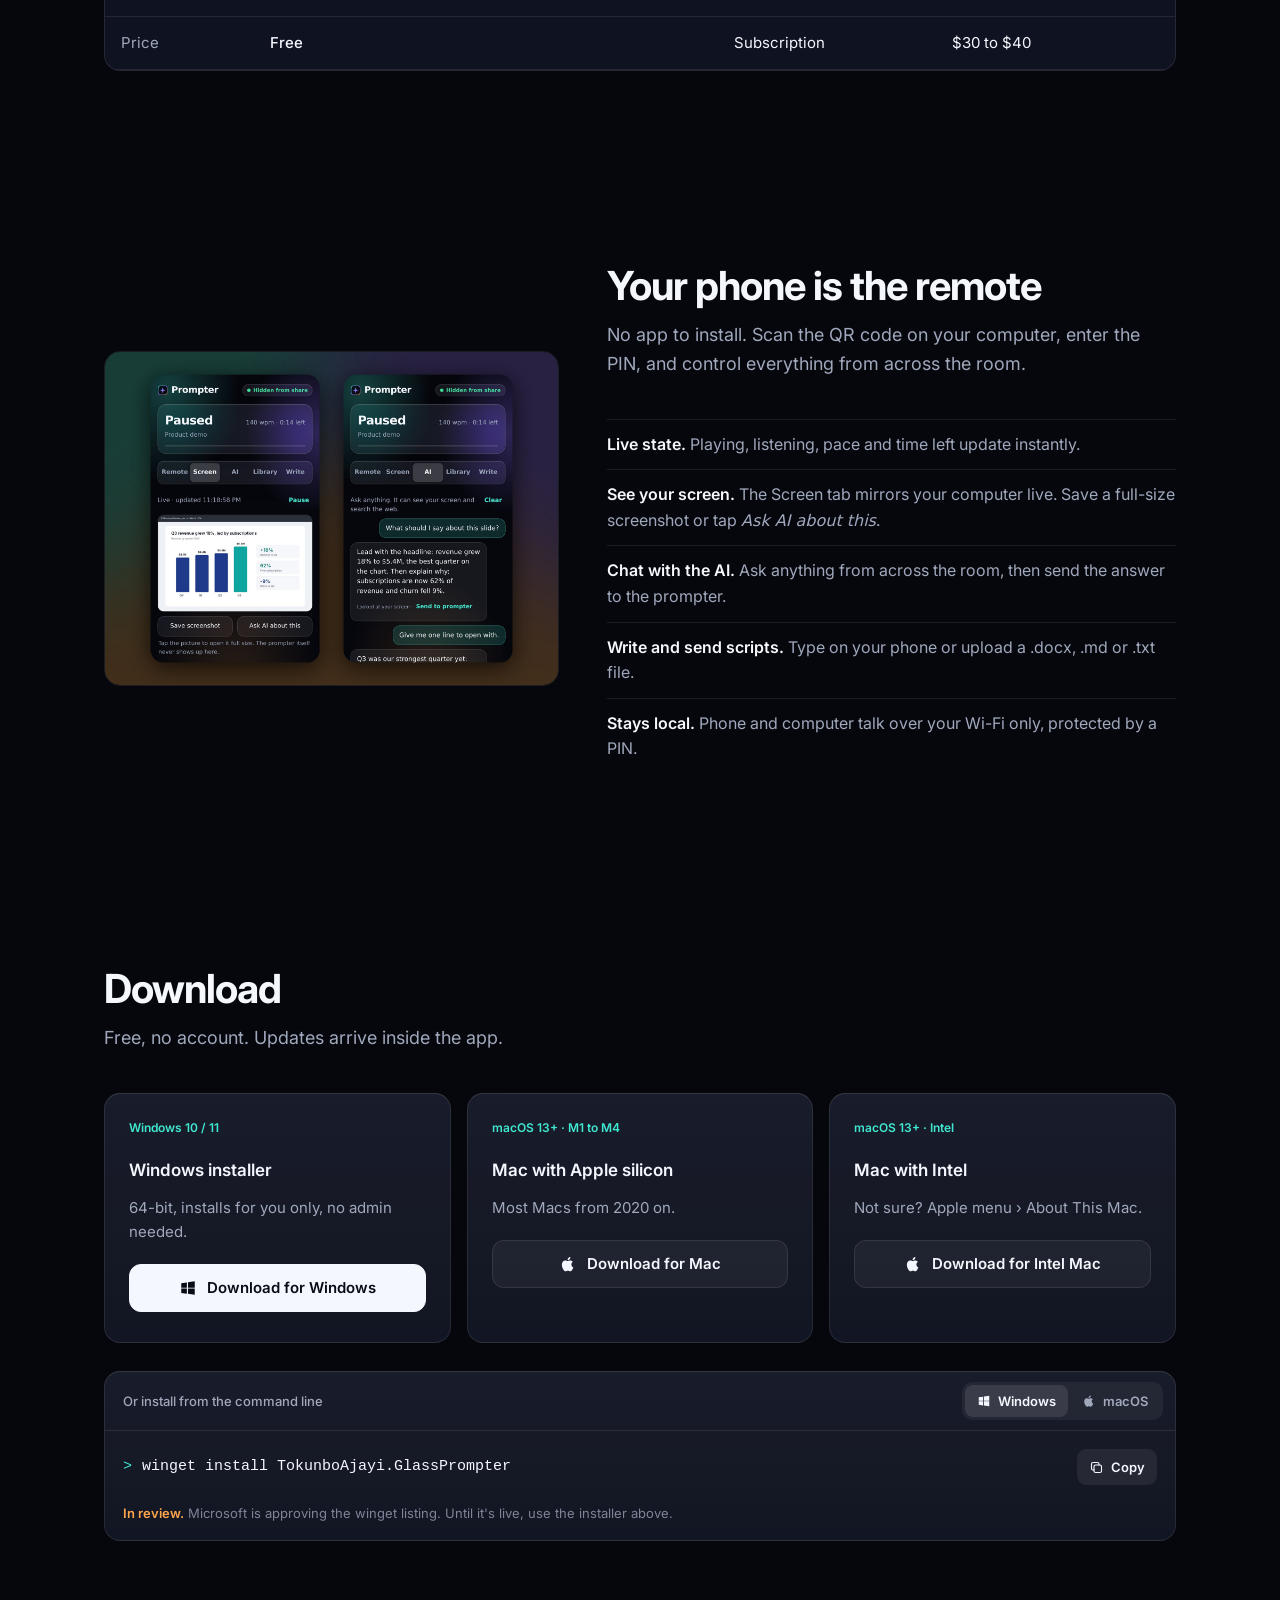
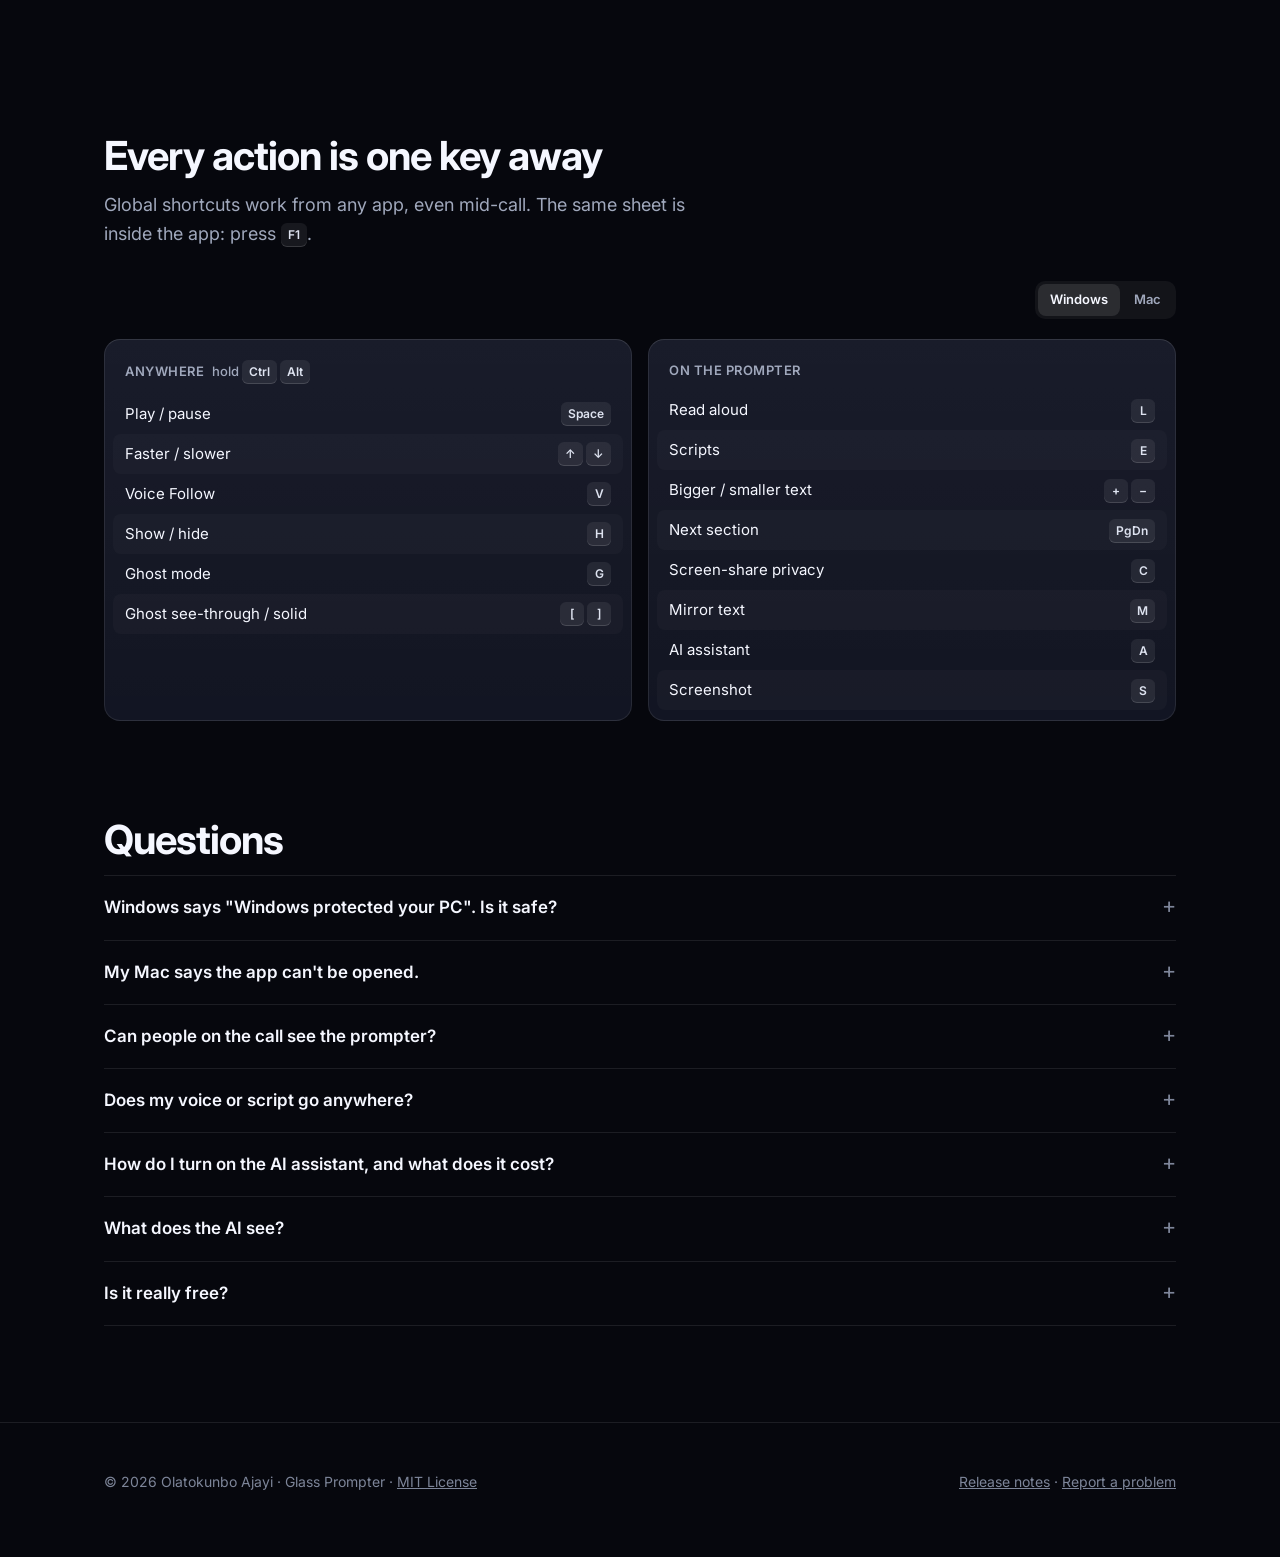
==== commit 5f2eb8d1: "2.6.0: AI assistant works with any provider (Claude, ChatGPT, Gemini, Grok, DeepSeek, Mistral, Groq," ====
--- a/docs/index.html
+++ b/docs/index.html
@@ -4,7 +4,7 @@
 <meta charset="utf-8">
 <meta name="viewport" content="width=device-width,initial-scale=1">
 <title>Glass Prompter: a teleprompter under your webcam</title>
-<meta name="description" content="Free see-through teleprompter for Windows and macOS. Sits under your webcam, follows your voice word by word, reads aloud, and stays private on screen share. Built-in AI assistant that can see your screen, plus live screen view and screenshots on your phone.">
+<meta name="description" content="Free see-through teleprompter for Windows and macOS. Sits under your webcam, follows your voice word by word, reads aloud, and stays private on screen share. Built-in AI assistant for any provider (Claude, ChatGPT, Gemini, Grok) that can see your screen, plus live screen view on your phone.">
 <meta name="theme-color" content="#06070d">
 <meta property="og:title" content="Glass Prompter">
 <meta property="og:description" content="Read your script. Keep eye contact. A free teleprompter that follows your voice, with an AI assistant that can see your screen. For Windows and Mac.">
@@ -203,7 +203,7 @@
       <div class="card"><div class="ic"><svg aria-hidden="true"><use href="#i-chart"/></svg></div>
         <h3>Rehearsal coach</h3><p>After each practice run you get your pace, filler words, long pauses, skipped lines and a score you can watch improve.</p></div>
       <div class="card"><div class="ic"><svg aria-hidden="true"><use href="#i-spark"/></svg></div>
-        <h3>AI assistant <span class="new">New</span></h3><p>Ask anything and get a straight answer. It can look at your screen, search the web, and send its answer to the prompter. Press <kbd>A</kbd>, or use your phone.</p></div>
+        <h3>AI assistant <span class="new">New</span></h3><p>Ask anything and get a straight answer. Works with Claude, ChatGPT, Gemini, Grok and more. It can look at your screen and send its answer to the prompter. Press <kbd>A</kbd>, or use your phone.</p></div>
       <div class="card"><div class="ic"><svg aria-hidden="true"><use href="#i-screen"/></svg></div>
         <h3>Your screen on your phone <span class="new">New</span></h3><p>See your computer's screen live on your phone, about every 1.5 seconds. Pinch to zoom, pause, or save a full-size copy.</p></div>
       <div class="card"><div class="ic"><svg aria-hidden="true"><use href="#i-camera"/></svg></div>
@@ -231,13 +231,14 @@
   <div class="wrap split">
     <div>
       <h2>An AI that sees what you see</h2>
-      <p class="lead">Stuck on a slide, an error or a question mid-call? Ask. Claude looks at your screen and your script, and answers in seconds.</p>
+      <p class="lead">Stuck on a slide, an error or a question mid-call? Ask. The AI of your choice looks at your screen and your script, and answers in seconds.</p>
       <ul class="points">
         <li><b>Answers anything.</b> Work, study, code, numbers, writing, the news. It searches the web when the answer depends on recent facts.</li>
         <li><b>Sees your screen.</b> Keep <i>Include my screen</i> ticked and it reads what's in front of you. Glass Prompter's own windows never appear in that picture.</li>
         <li><b>Straight to the prompter.</b> Tap <i>Send to prompter</i> and read the answer out, word for word.</li>
         <li><b>On your PC or your phone.</b> Press <kbd>A</kbd> on the prompter, or open the AI tab on the phone remote.</li>
-        <li><b>Your key, your data.</b> Bring your own Anthropic API key. It stays on your computer, never reaches the phone, and nothing is sent until you press Send.</li>
+        <li><b>Any AI you like.</b> Paste a key from Anthropic, OpenAI, Google, xAI, DeepSeek, Mistral, Groq, Perplexity or OpenRouter, or run a free model locally with Ollama. The newest model is picked for you.</li>
+        <li><b>Your key, your data.</b> The key stays on your computer, never reaches the phone, and nothing is sent until you press Send.</li>
       </ul>
     </div>
     <img src="img/assistant.jpg" width="2400" height="1400" alt="The AI assistant window over a presentation slide, suggesting what to say about Q3 revenue and offering Send to prompter" loading="lazy">
@@ -257,7 +258,7 @@
           <tr><td>Mic drops mid-take</td><td class="us">Reconnects by itself</td><td>Often freezes</td><td>Varies</td></tr>
           <tr><td>Screen share status</td><td class="us">Honest badge per OS</td><td>"Invisible" claims</td><td>Often undocumented on macOS 15+</td></tr>
           <tr><td>Natural read-aloud</td><td class="us">Built in, offline</td><td>Rare</td><td>Rare</td></tr>
-          <tr><td>AI assistant</td><td class="us">Sees your screen, answers anything, on PC and phone</td><td>Script rewriting at most</td><td>Rare</td></tr>
+          <tr><td>AI assistant</td><td class="us">Any provider (Claude, ChatGPT, Gemini, Grok&hellip;), sees your screen, on PC and phone</td><td>Script rewriting at most</td><td>Rare</td></tr>
           <tr><td>Your scripts</td><td class="us">Daily backups and export</td><td>Lost-script reports are common</td><td>Varies</td></tr>
           <tr><td>Price</td><td class="us">Free</td><td>Subscription</td><td>$30 to $40</td></tr>
         </tbody>
@@ -373,7 +374,7 @@
     <details><summary>Does my voice or script go anywhere?</summary>
       <p>No. Voice recognition and the read-aloud voice run on your computer. Scripts live in a local library. The only internet requests are a once-a-day check for a new version on GitHub (you can turn it off) and, only if you set up the AI assistant, the messages you choose to send to Anthropic.</p></details>
     <details><summary>How do I turn on the AI assistant, and what does it cost?</summary>
-      <p>Create an API key at <a href="https://console.anthropic.com/settings/keys">console.anthropic.com</a> and paste it into <b>Settings &rsaquo; AI assistant</b>. Glass Prompter itself stays free. Anthropic bills your account per question (typically a few cents or less with a screenshot), and web searches cost a little extra. The key stays on your computer.</p></details>
+      <p>Get an API key from any provider (Anthropic, OpenAI, Google Gemini, xAI, DeepSeek, Mistral, Groq, Perplexity, Together or OpenRouter) and paste it into <b>Settings &rsaquo; AI assistant</b>. The provider is detected from the key and the newest model is chosen for you. Glass Prompter itself stays free; your provider bills per question, typically a few cents or less. Or use <a href="https://ollama.com">Ollama</a> to run a model on your own computer for free. The key stays on your computer.</p></details>
     <details><summary>What does the AI see?</summary>
       <p>Only what you send. When <i>Include my screen</i> is ticked, it gets one screenshot with your question; untick it to send text only. Glass Prompter's own windows are never in that screenshot. It also sees the script on your prompter so it can help with it. Close anything private, like passwords, before asking about your screen.</p></details>
     <details><summary>Is it really free?</summary>
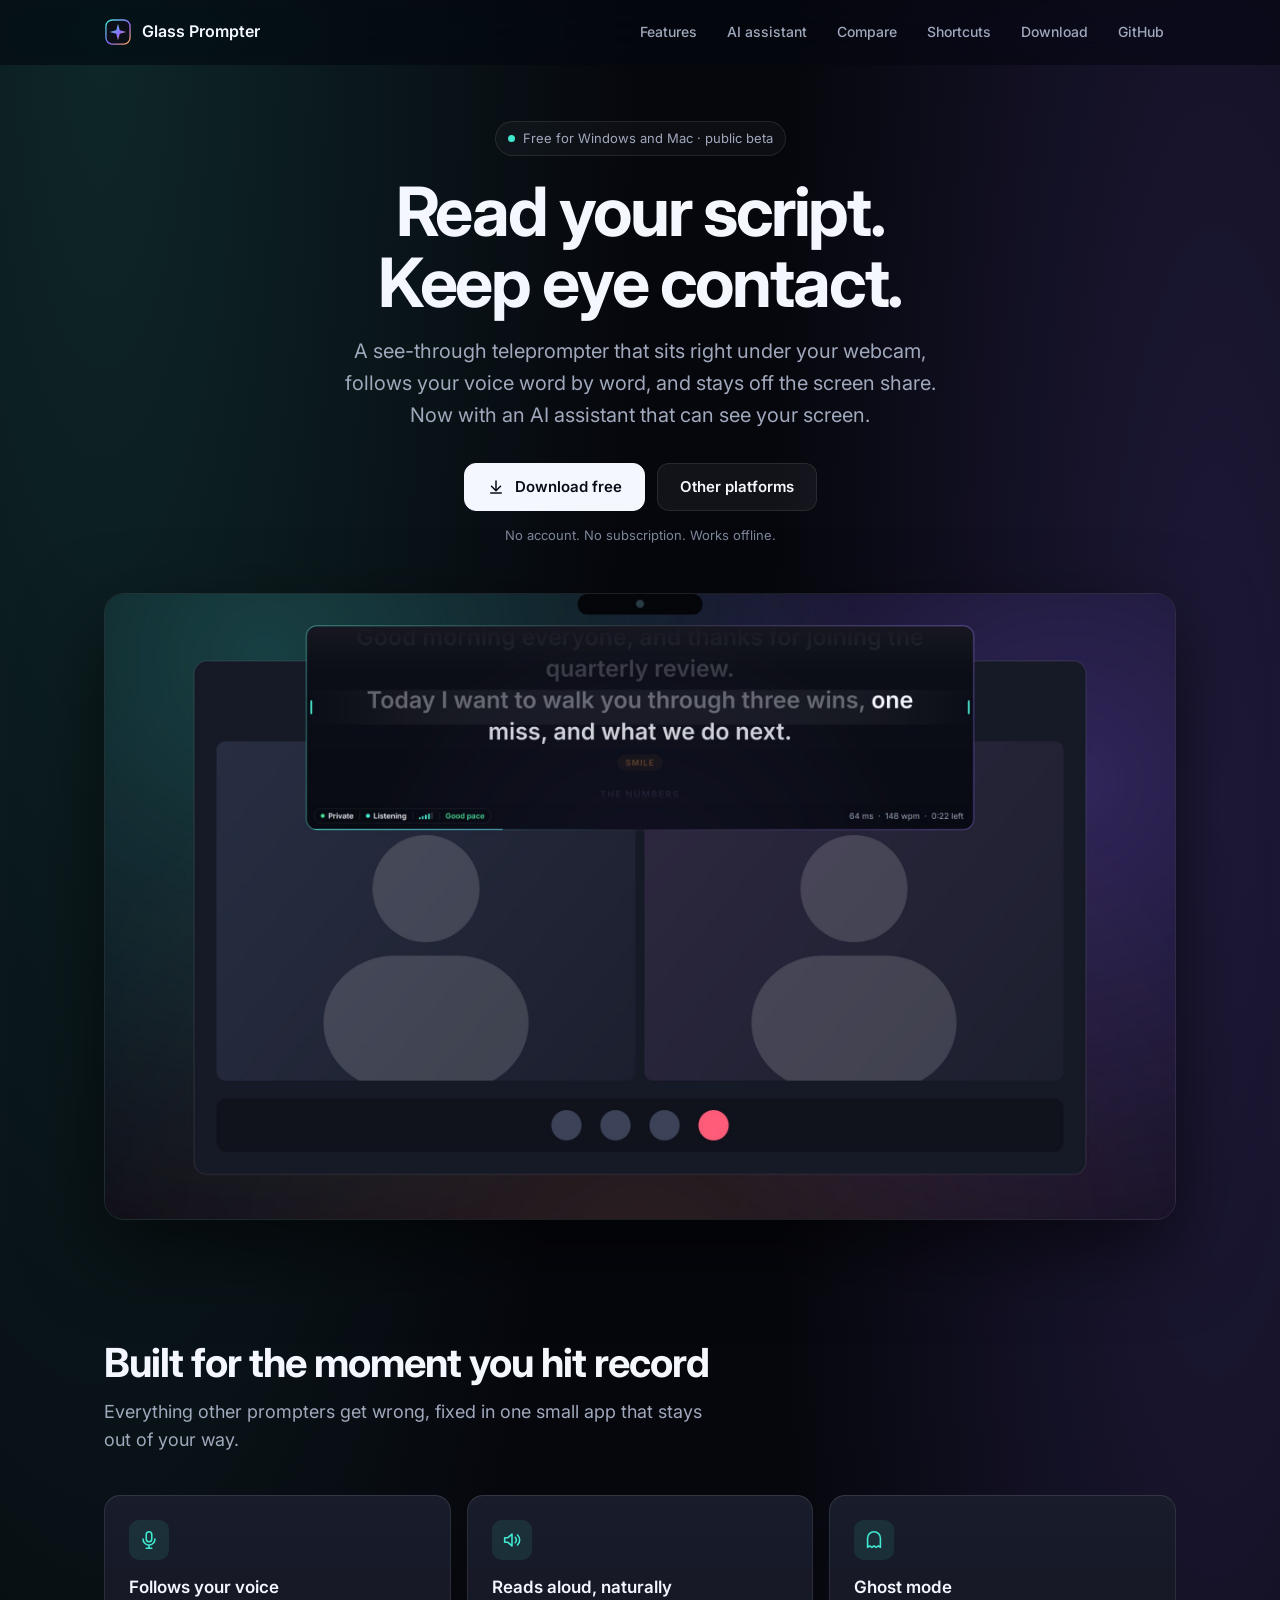
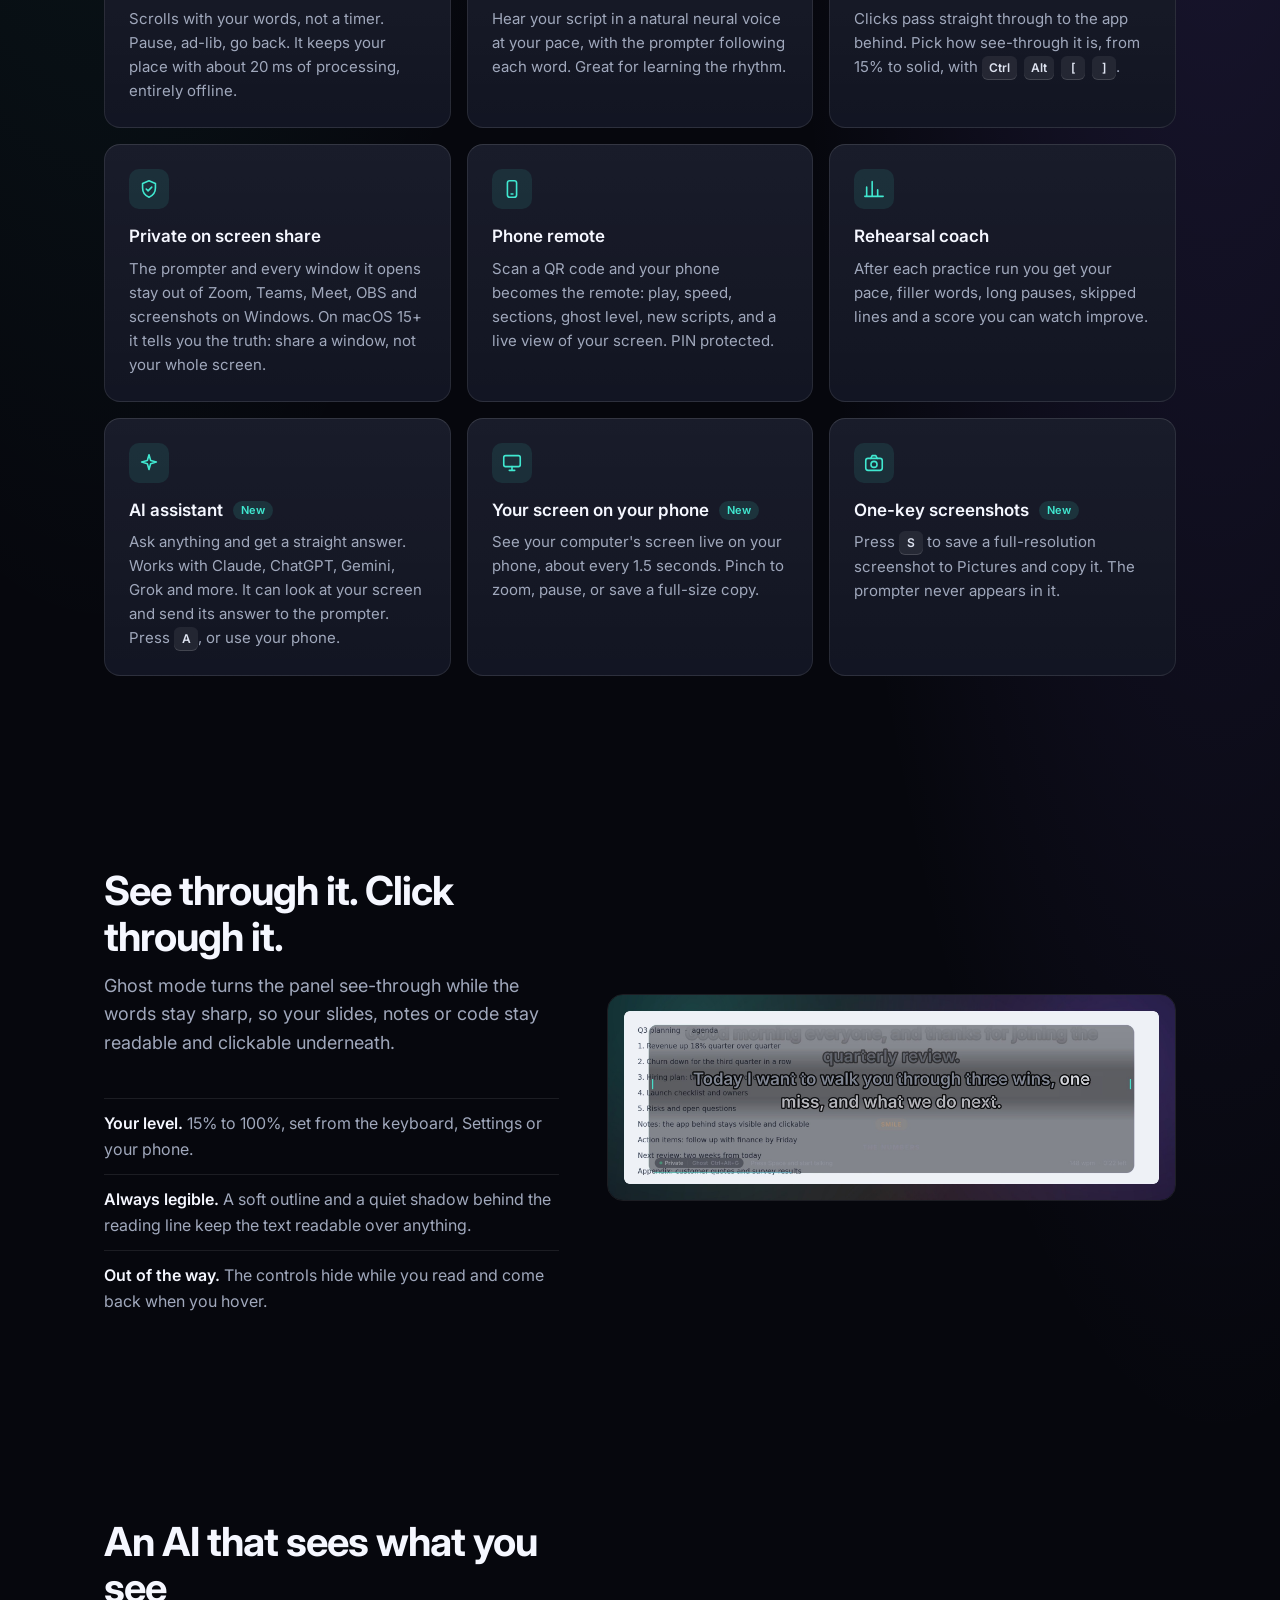
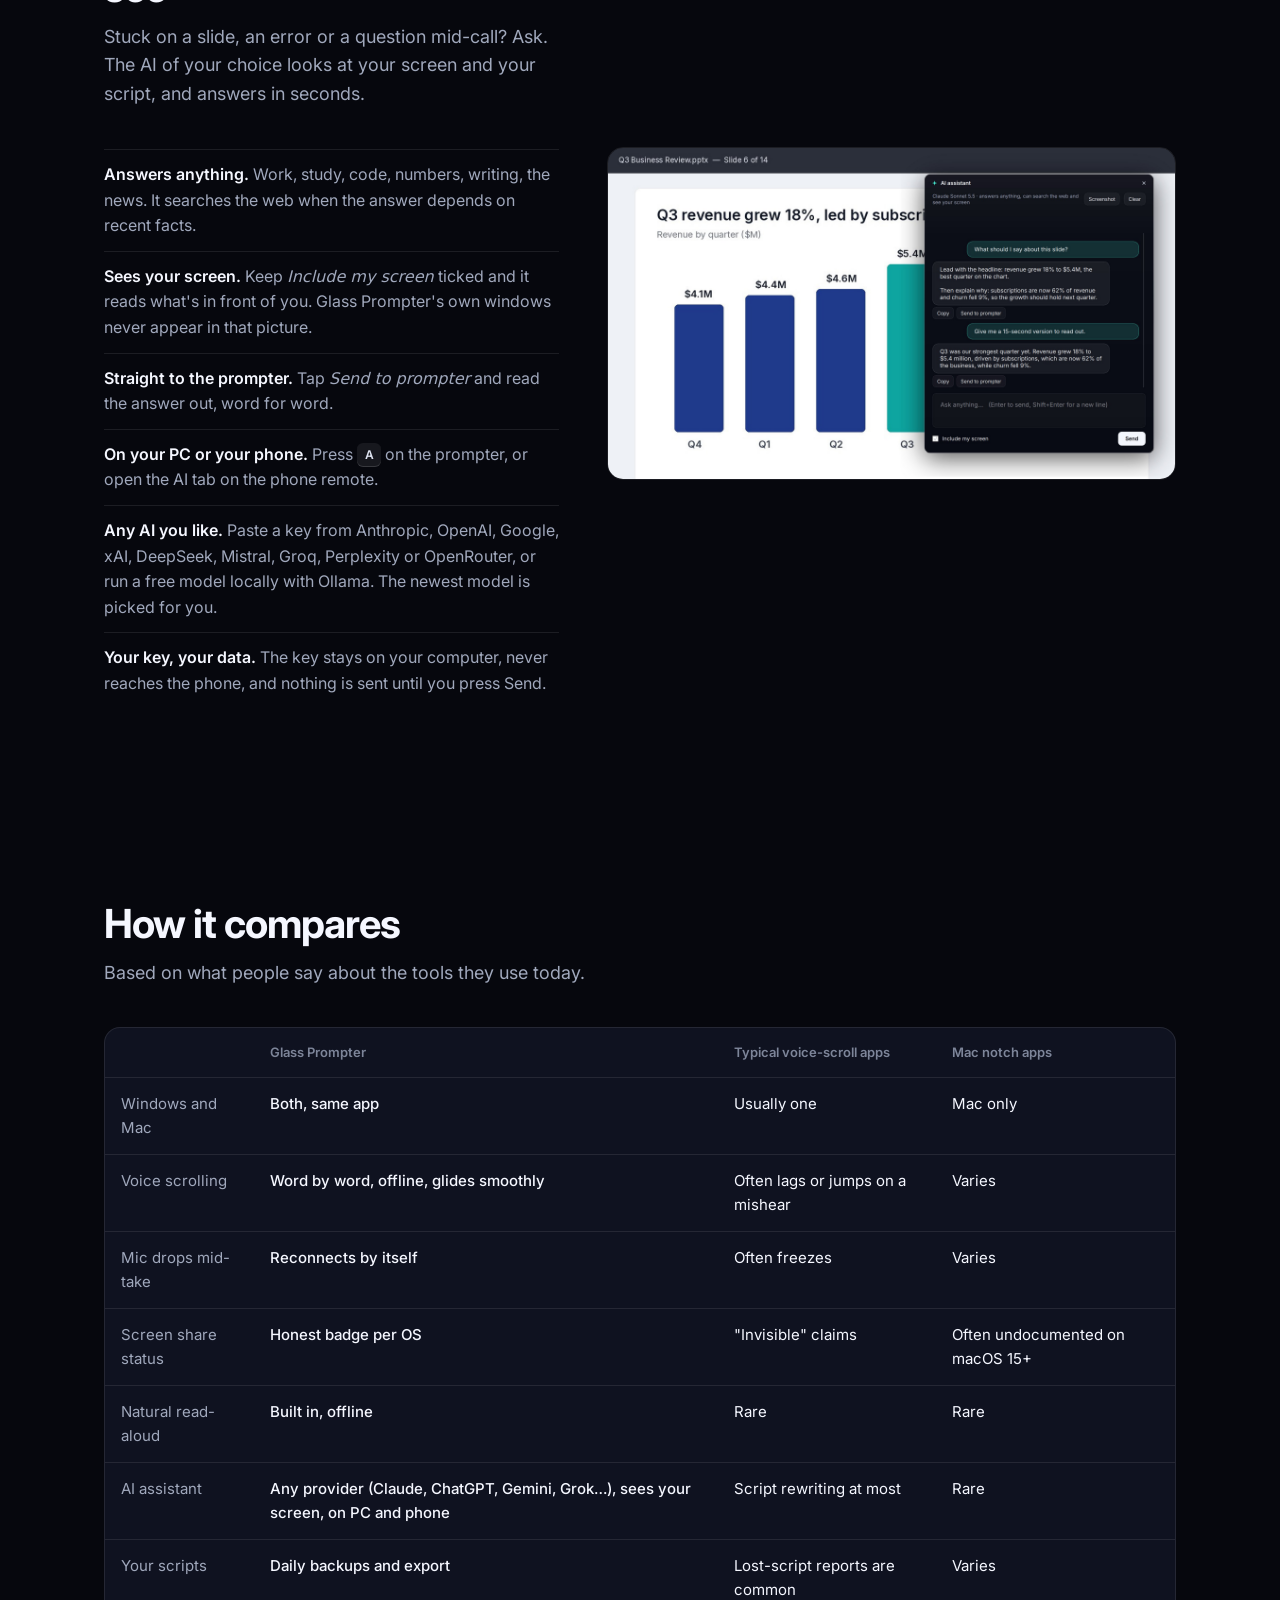
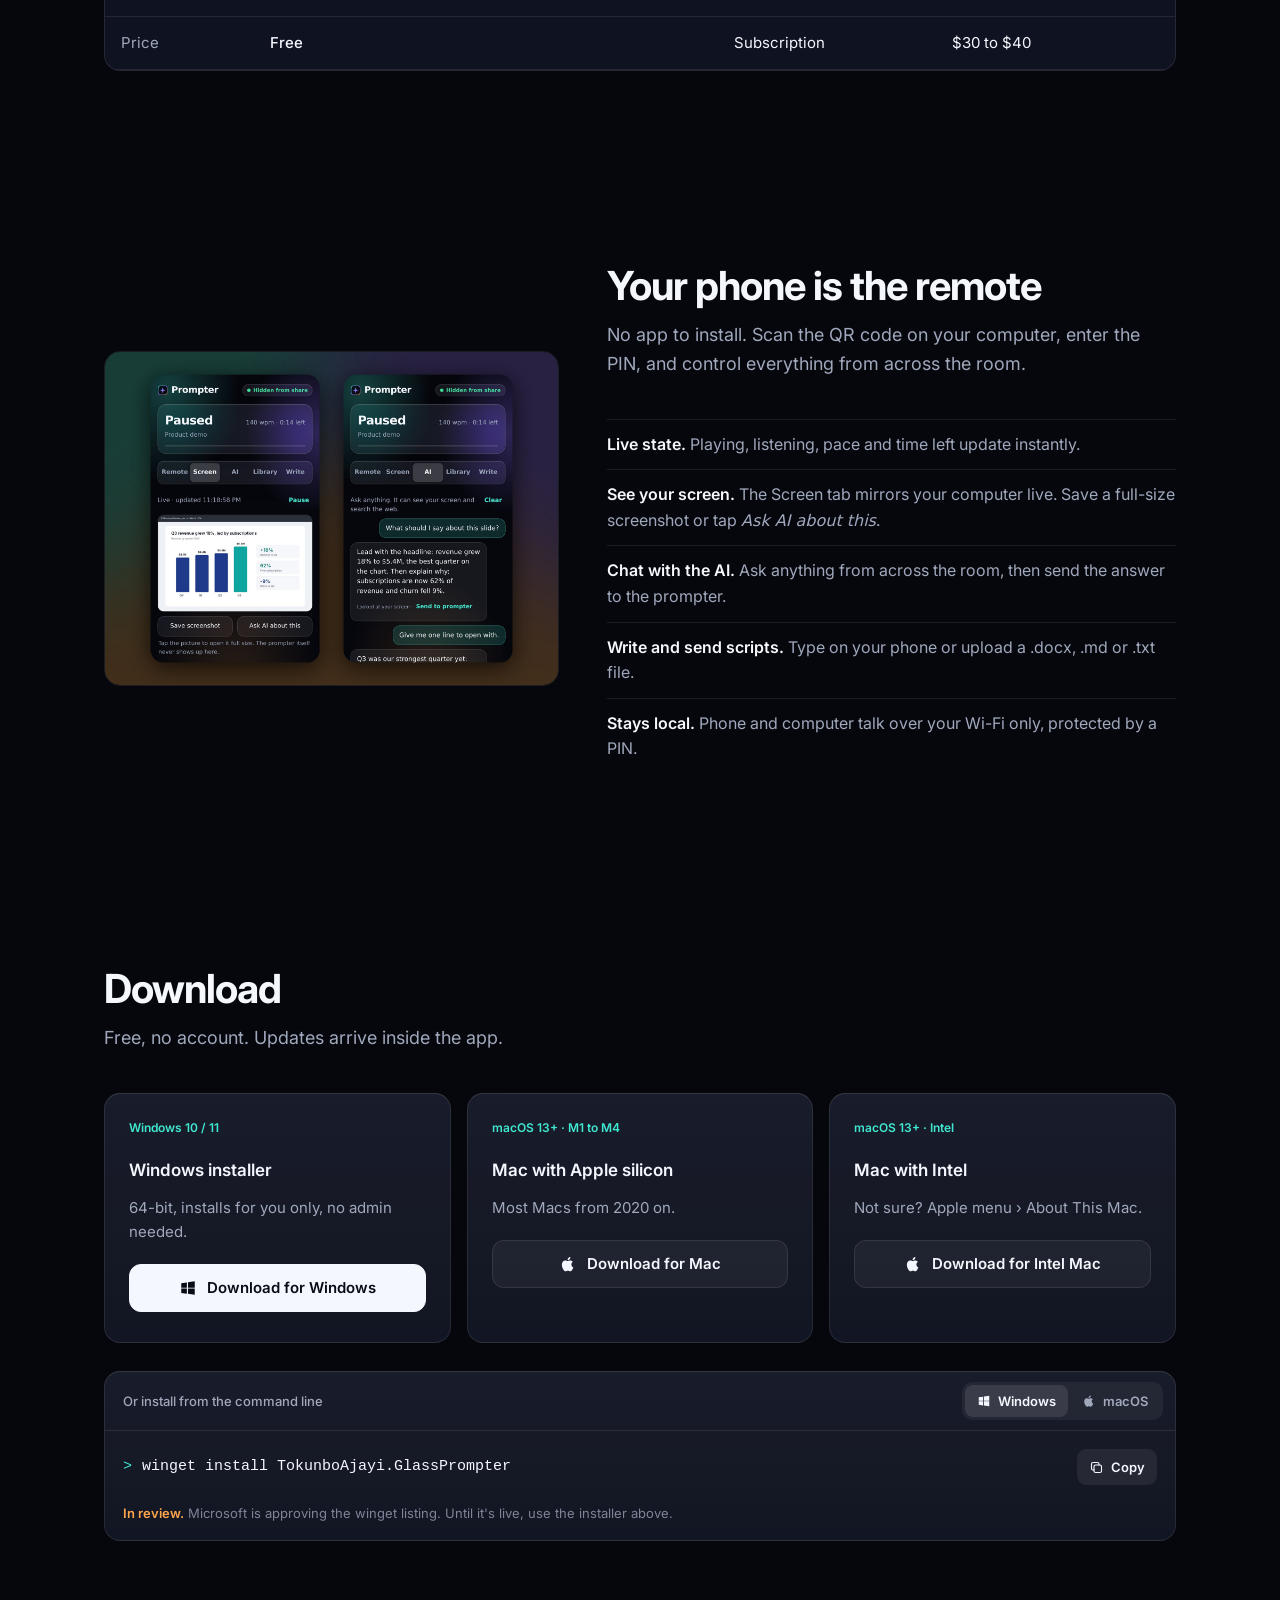
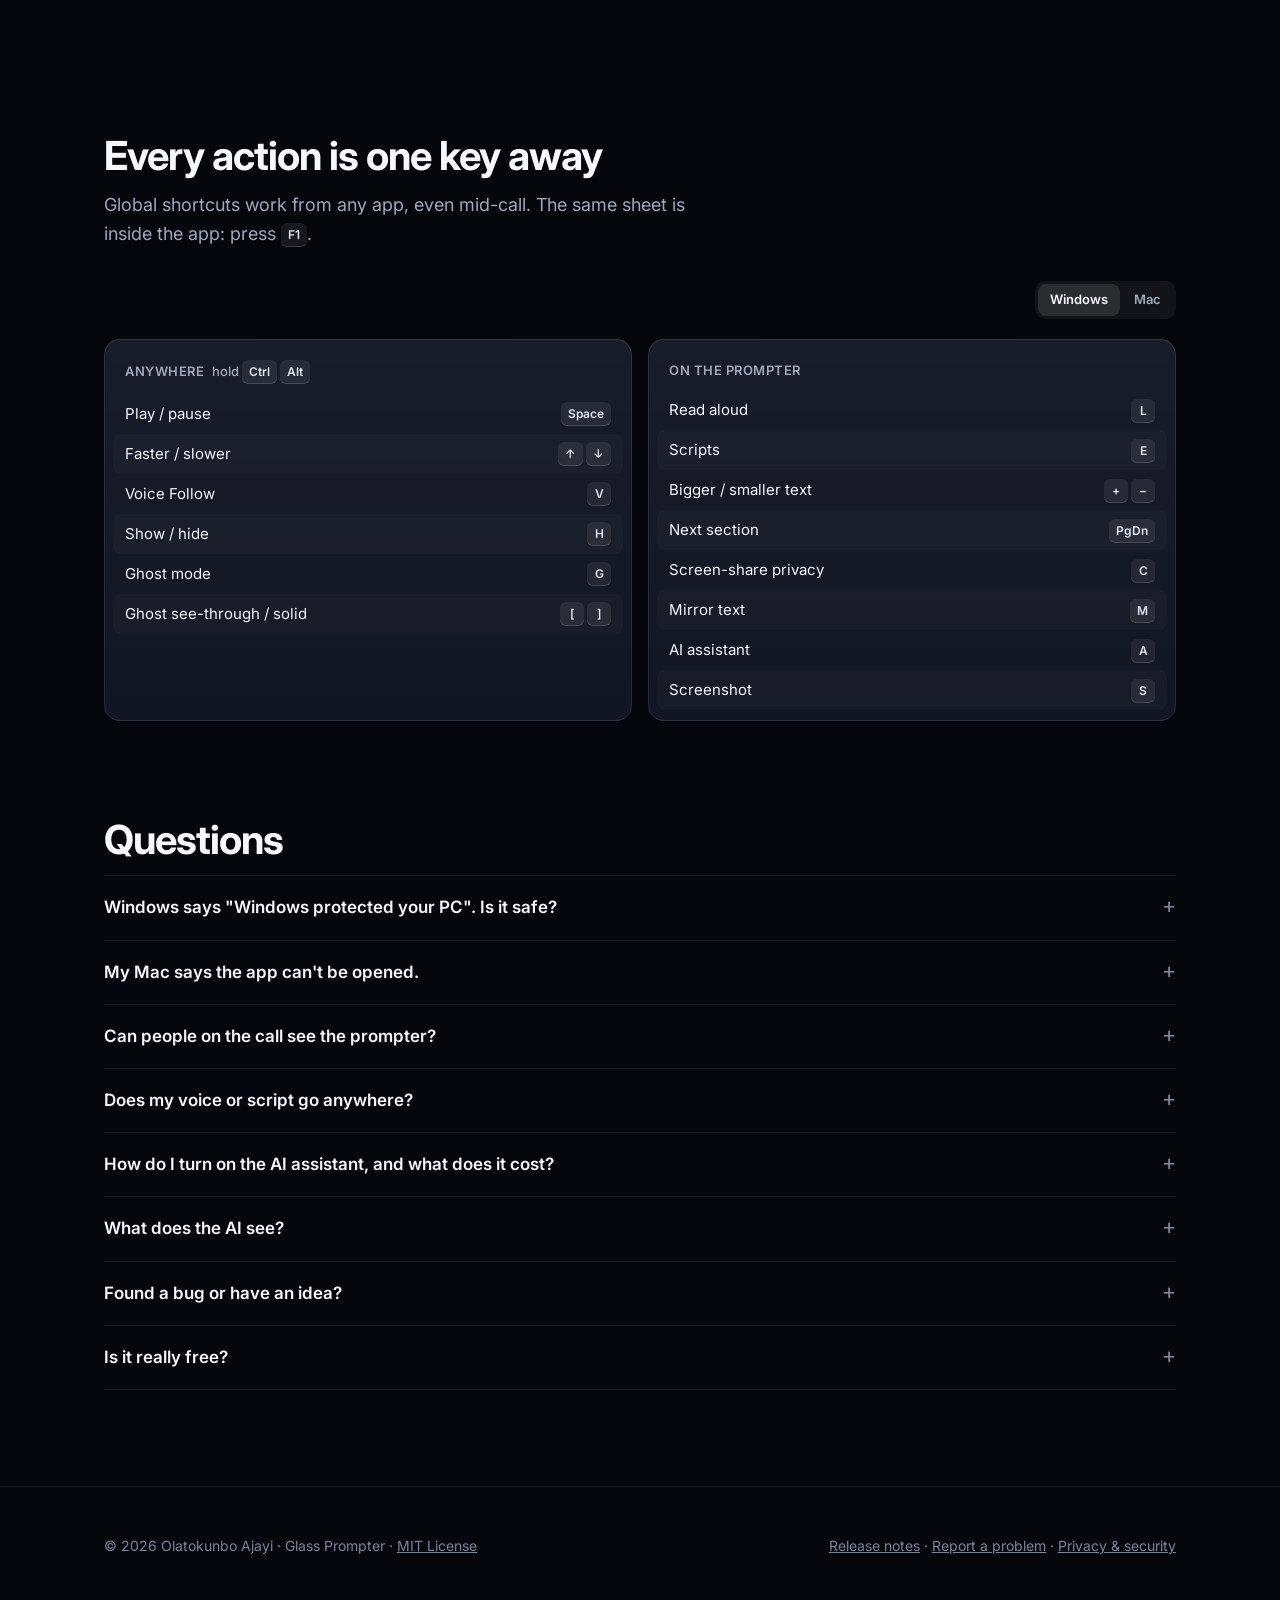
==== commit 0663125d: "2.6.2: Report a problem / Suggest a feature, issue forms, SECURITY.md, AI key guide, public beta lab" ====
--- a/docs/index.html
+++ b/docs/index.html
@@ -131,6 +131,9 @@
 summary::after{content:"+";color:var(--dim);font-weight:400;font-size:22px;line-height:1}
 details[open] summary::after{content:"\2212"}
 details p{color:var(--muted);margin:10px 0 0;max-width:760px}
+details ol{color:var(--muted);margin:10px 0 0 20px;max-width:740px;padding:0}
+details li{margin:6px 0}
+details code{font:600 13px/1 ui-monospace,Consolas,monospace;padding:2px 6px;border-radius:6px;background:rgba(255,255,255,.08);color:var(--on)}
 footer{padding:48px 0 64px;color:var(--dim);font-size:14px;border-top:1px solid var(--line)}
 footer .wrap{display:flex;justify-content:space-between;gap:16px;flex-wrap:wrap}
 @media (max-width:900px){.grid,.dl{grid-template-columns:1fr 1fr}.split{grid-template-columns:1fr}.keys{grid-template-columns:1fr}}
@@ -172,7 +175,7 @@
 
 <div class="wrap">
   <header class="hero">
-    <span class="eyebrow"><i></i><span id="ver">Free for Windows and Mac</span></span>
+    <span class="eyebrow"><i></i><span id="ver">Free for Windows and Mac &middot; public beta</span></span>
     <h1>Read your script. Keep eye contact.</h1>
     <p class="sub">A see-through teleprompter that sits right under your webcam, follows your voice word by word, and stays off the screen share. Now with an AI assistant that can see your screen.</p>
     <div class="cta">
@@ -372,11 +375,21 @@
     <details><summary>Can people on the call see the prompter?</summary>
       <p>On Windows 10 (2004+) and 11, the prompter and every window Glass Prompter opens (settings, the AI assistant, menus, message boxes, even the file picker) are excluded from screen sharing, recordings and screenshots. macOS 15 and later lets screen recorders capture every window, so on a Mac share a single window or app instead of the whole screen. The badge on the prompter always shows the real state.</p></details>
     <details><summary>Does my voice or script go anywhere?</summary>
-      <p>No. Voice recognition and the read-aloud voice run on your computer. Scripts live in a local library. The only internet requests are a once-a-day check for a new version on GitHub (you can turn it off) and, only if you set up the AI assistant, the messages you choose to send to Anthropic.</p></details>
+      <p>No. Voice recognition and the read-aloud voice run on your computer. Scripts live in a local library. The only internet requests are a once-a-day check for a new version on GitHub (you can turn it off) and, only if you set up the AI assistant, the messages you choose to send to the AI provider you picked.</p></details>
     <details><summary>How do I turn on the AI assistant, and what does it cost?</summary>
-      <p>Get an API key from any provider (Anthropic, OpenAI, Google Gemini, xAI, DeepSeek, Mistral, Groq, Perplexity, Together or OpenRouter) and paste it into <b>Settings &rsaquo; AI assistant</b>. The provider is detected from the key and the newest model is chosen for you. Glass Prompter itself stays free; your provider bills per question, typically a few cents or less. Or use <a href="https://ollama.com">Ollama</a> to run a model on your own computer for free. The key stays on your computer.</p></details>
+      <p>Glass Prompter itself stays free. The AI runs on your own account with an AI company, which bills you per question (usually a few cents or less). An <b>API key</b> is just a password that lets Glass Prompter use that account. Setup takes about two minutes:</p>
+      <ol>
+        <li>Pick a provider and open its key page: <a href="https://console.anthropic.com/settings/keys">Anthropic (Claude)</a>, <a href="https://platform.openai.com/api-keys">OpenAI (ChatGPT)</a>, <a href="https://aistudio.google.com/apikey">Google (Gemini)</a>, <a href="https://console.x.ai">xAI (Grok)</a>, or <a href="https://openrouter.ai/keys">OpenRouter</a> (one key for hundreds of models).</li>
+        <li>Sign in, add a payment method or credits if asked (a $5 top-up lasts most people a long time), and click <b>Create key</b>.</li>
+        <li>Copy the key. It's a long line that starts with something like <code>sk-</code> or <code>AIza</code>.</li>
+        <li>In Glass Prompter open <b>Settings &rsaquo; AI assistant</b> and paste it. The provider is detected, the key is tested straight away, and the newest model is picked for you.</li>
+        <li>Press <kbd>A</kbd> and ask anything.</li>
+      </ol>
+      <p>Prefer free and fully offline? Install <a href="https://ollama.com">Ollama</a>, choose <i>Ollama</i> as the provider, and no key is needed. Your key stays on your computer and is never sent to the phone. Never share it or paste it into a bug report.</p></details>
     <details><summary>What does the AI see?</summary>
       <p>Only what you send. When <i>Include my screen</i> is ticked, it gets one screenshot with your question; untick it to send text only. Glass Prompter's own windows are never in that screenshot. It also sees the script on your prompter so it can help with it. Close anything private, like passwords, before asking about your screen.</p></details>
+    <details><summary>Found a bug or have an idea?</summary>
+      <p>Glass Prompter is in public beta, so feedback shapes what comes next. In the app, open the menu and choose <b>Report a problem</b> or <b>Suggest a feature</b>; it opens a GitHub form with your app version and system already filled in (nothing personal). You can also <a href="https://github.com/tokunboajayi/glass-prompter/issues/new/choose">open one here</a>. Found a security problem? Please <a href="https://github.com/tokunboajayi/glass-prompter/security/advisories/new">report it privately</a>.</p></details>
     <details><summary>Is it really free?</summary>
       <p>Yes. No account, no trial, no watermark. It's also open source under the <a href="https://github.com/tokunboajayi/glass-prompter/blob/main/LICENSE">MIT License</a>, so you can read every line of code.</p></details>
   </div>
@@ -385,7 +398,7 @@
 <footer>
   <div class="wrap">
     <span>&copy; 2026 Olatokunbo Ajayi &middot; Glass Prompter &middot; <a href="https://github.com/tokunboajayi/glass-prompter/blob/main/LICENSE">MIT License</a></span>
-    <span><a href="https://github.com/tokunboajayi/glass-prompter/releases">Release notes</a> &middot; <a href="https://github.com/tokunboajayi/glass-prompter/issues">Report a problem</a></span>
+    <span><a href="https://github.com/tokunboajayi/glass-prompter/releases">Release notes</a> &middot; <a href="https://github.com/tokunboajayi/glass-prompter/issues/new/choose">Report a problem</a> &middot; <a href="https://github.com/tokunboajayi/glass-prompter/blob/main/SECURITY.md">Privacy &amp; security</a></span>
   </div>
 </footer>
 
@@ -456,7 +469,7 @@
     .then(function (r) { return r.ok ? r.json() : Promise.reject(r.status); })
     .then(function (rel) {
       var v = (rel.tag_name || "").replace(/^v/, "");
-      document.getElementById("ver").textContent = "Version " + v + " · new: AI assistant that sees your screen";
+      document.getElementById("ver").textContent = "Version " + v + " · public beta · works with any AI";
       var pick = {};
       (rel.assets || []).forEach(function (a) {
         if (/\.exe$/i.test(a.name)) pick.exe = a;
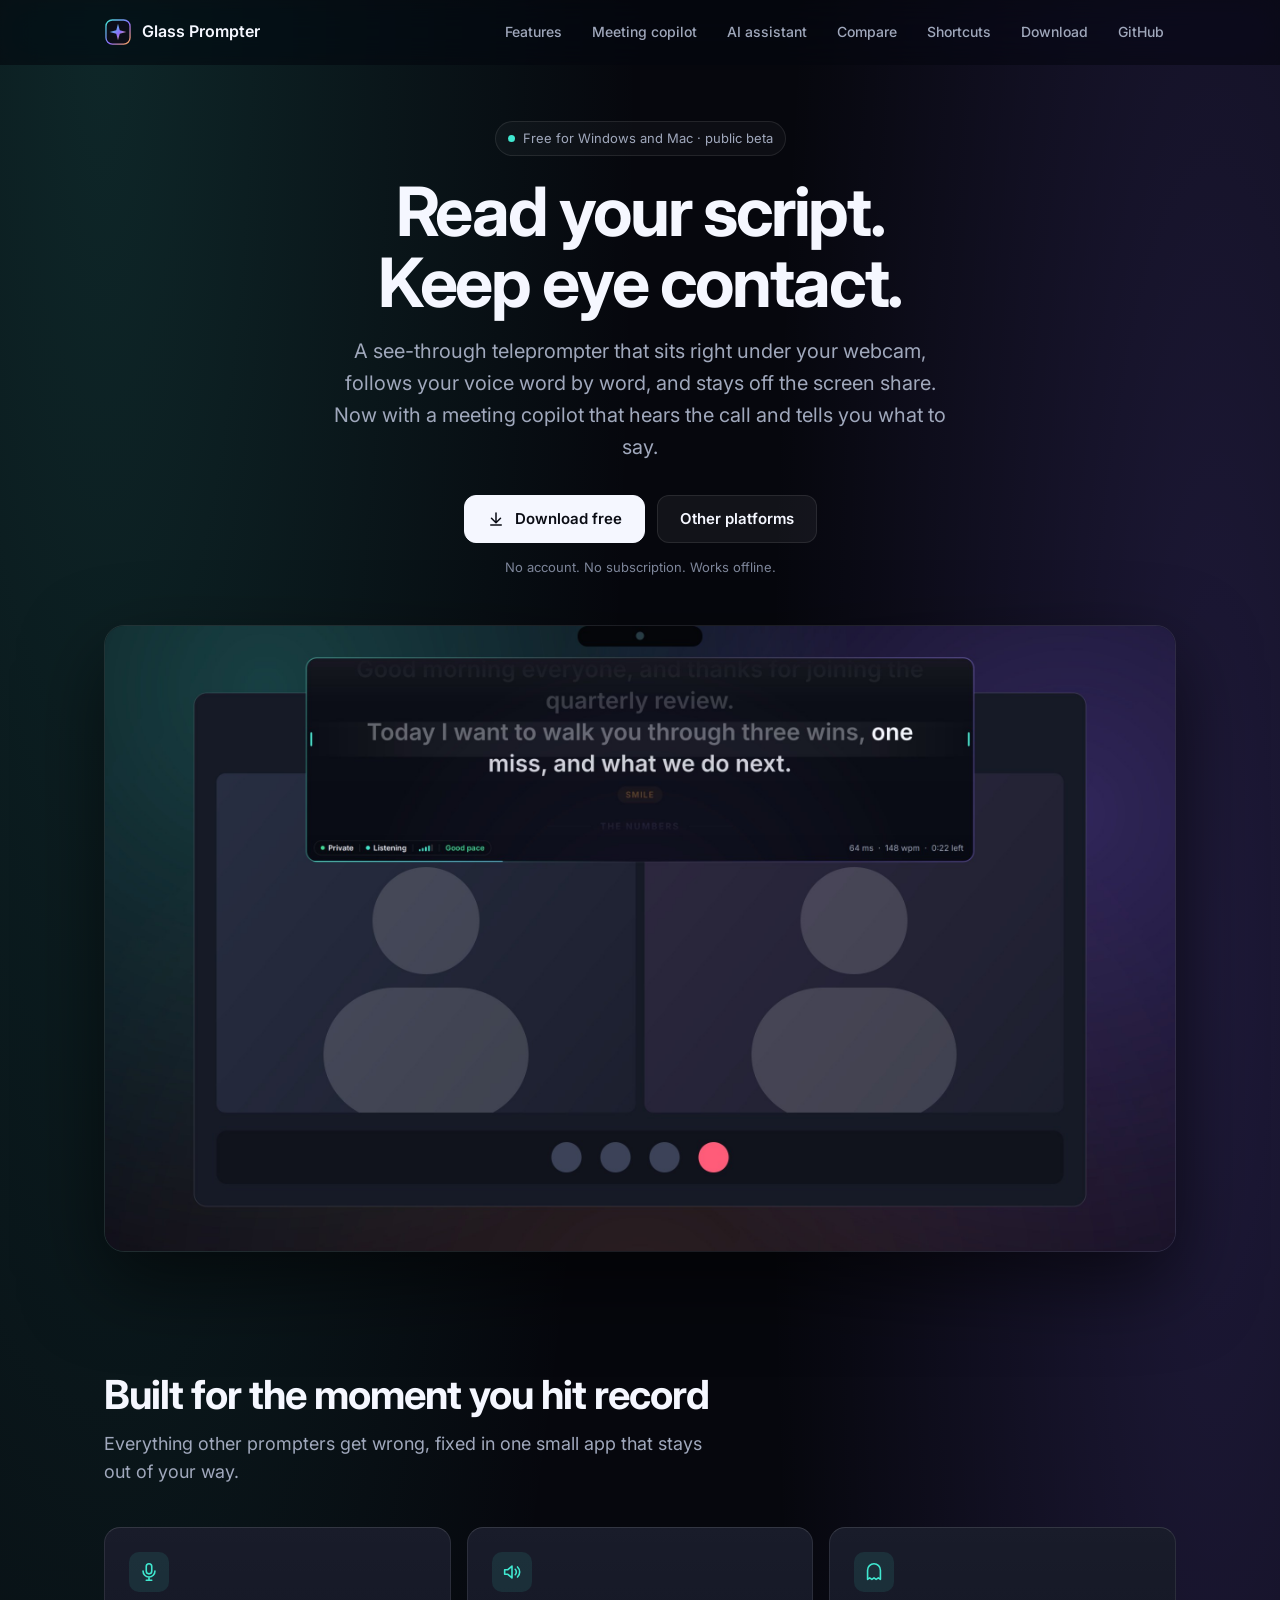
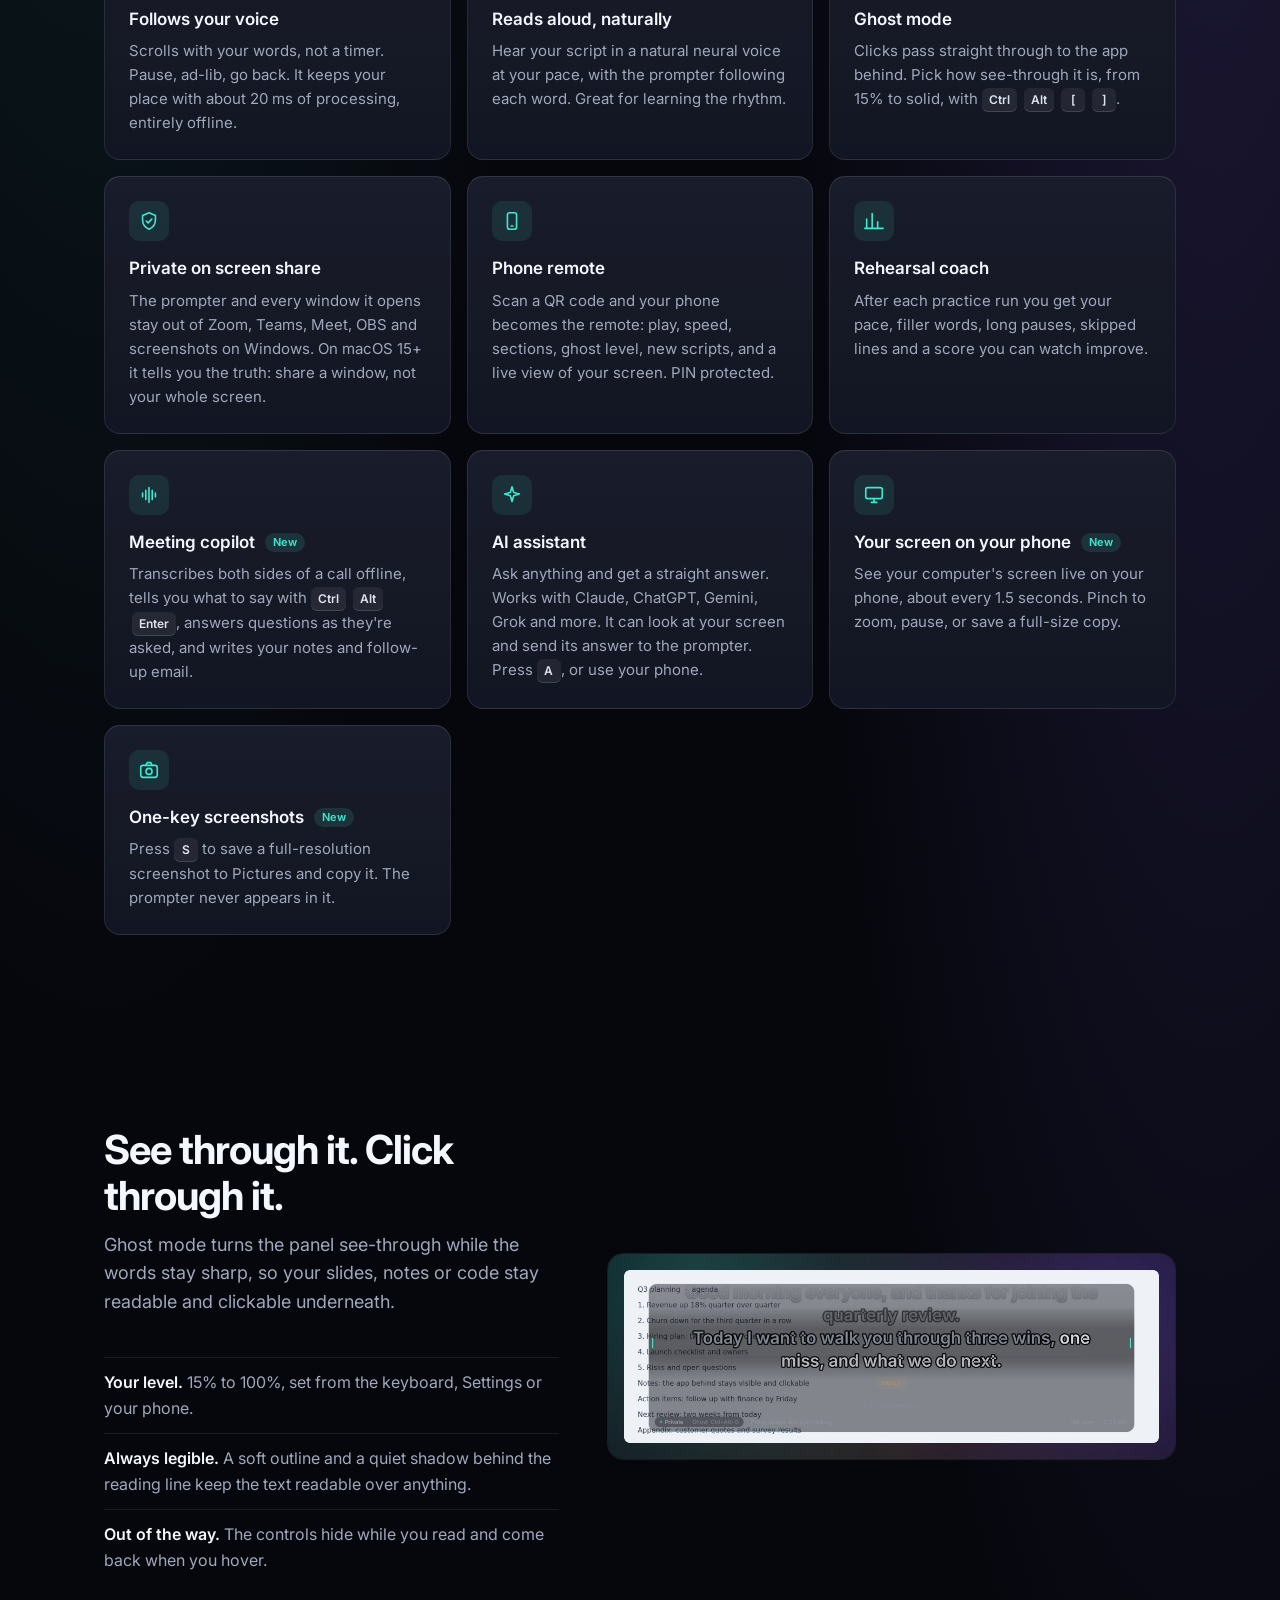
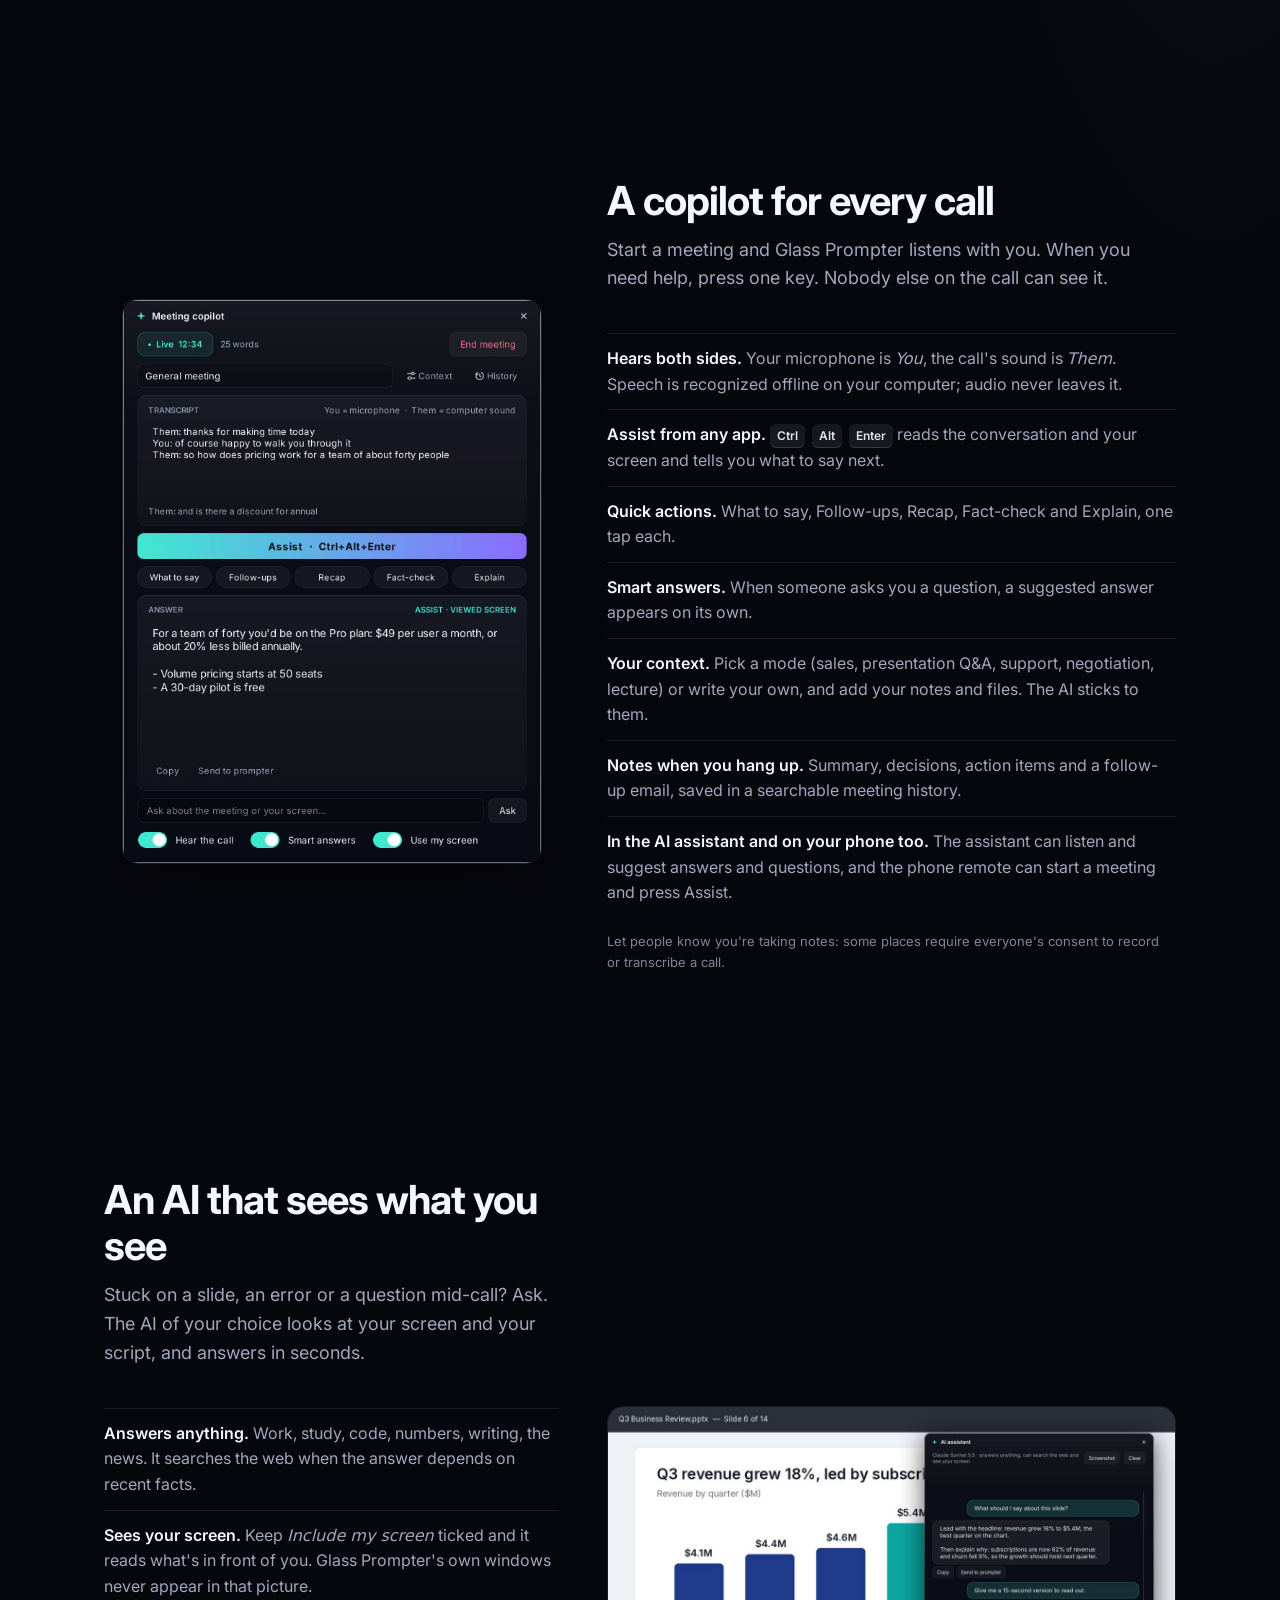
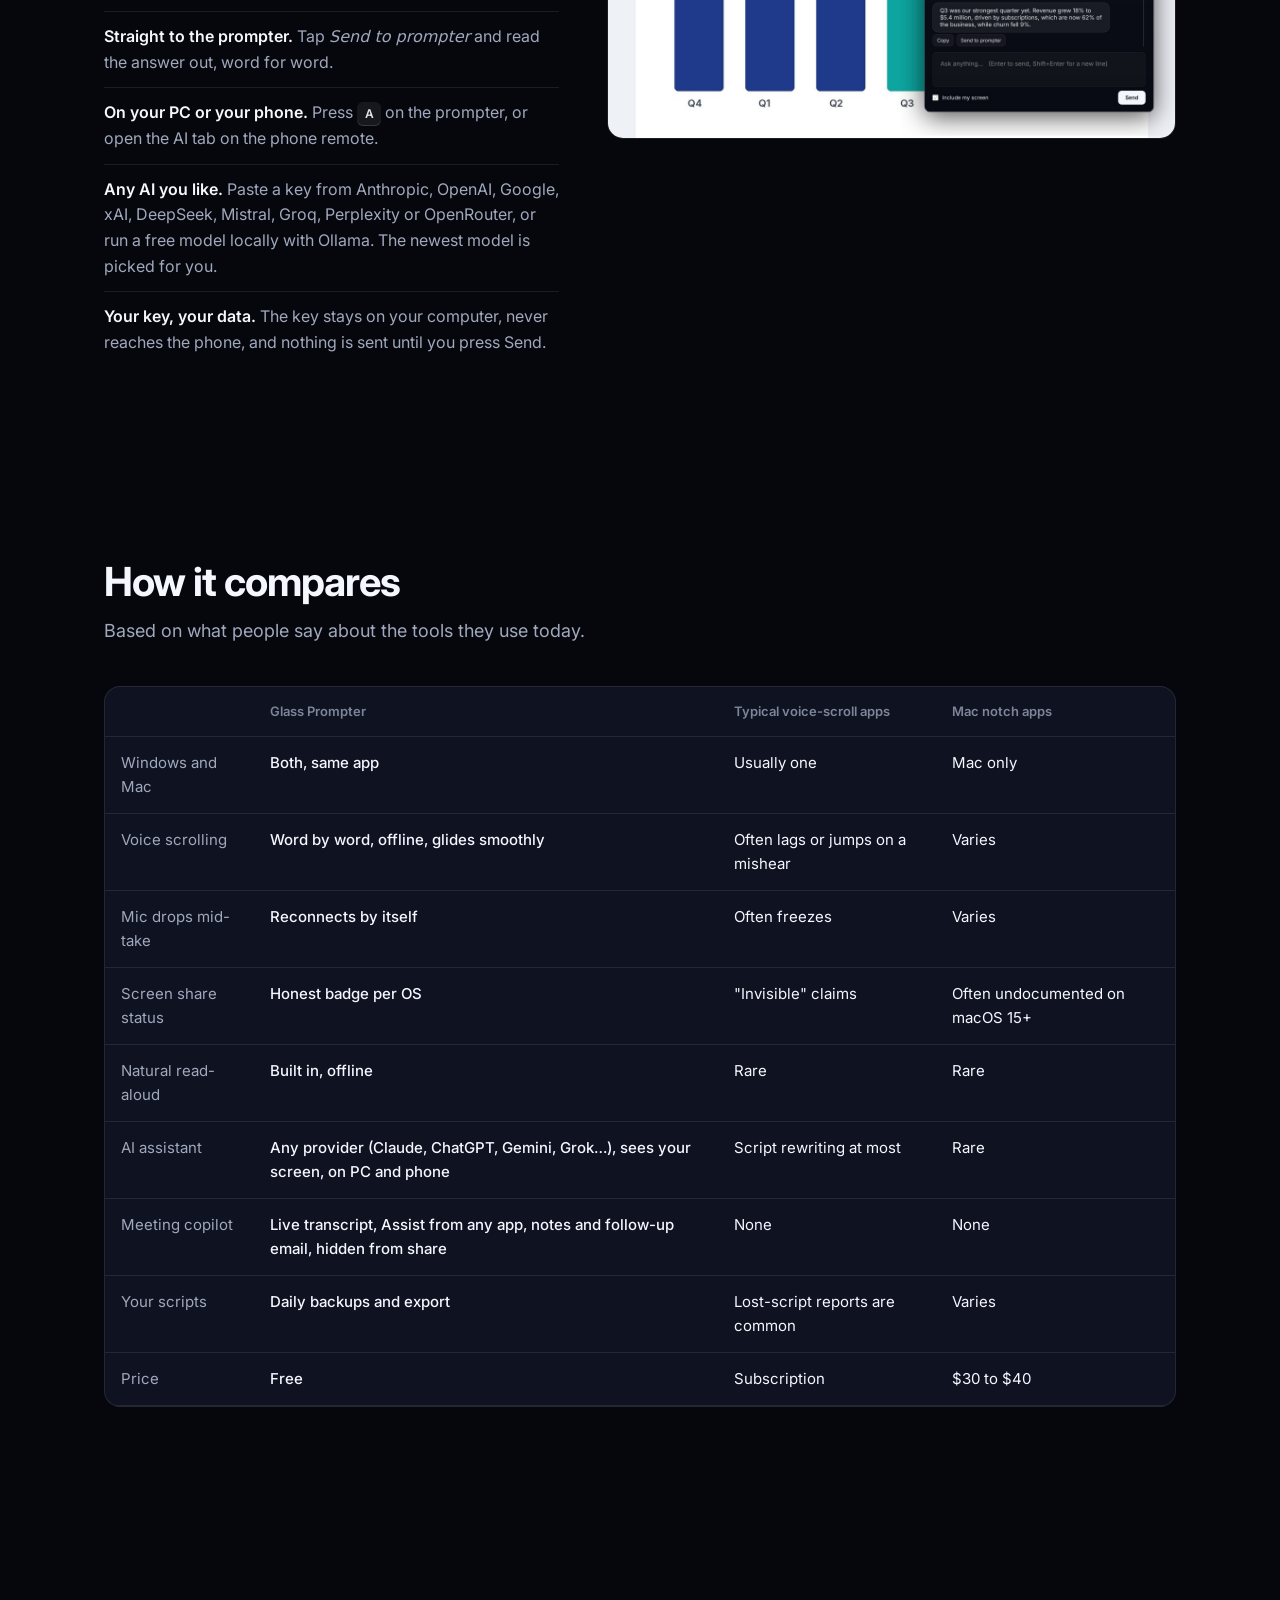
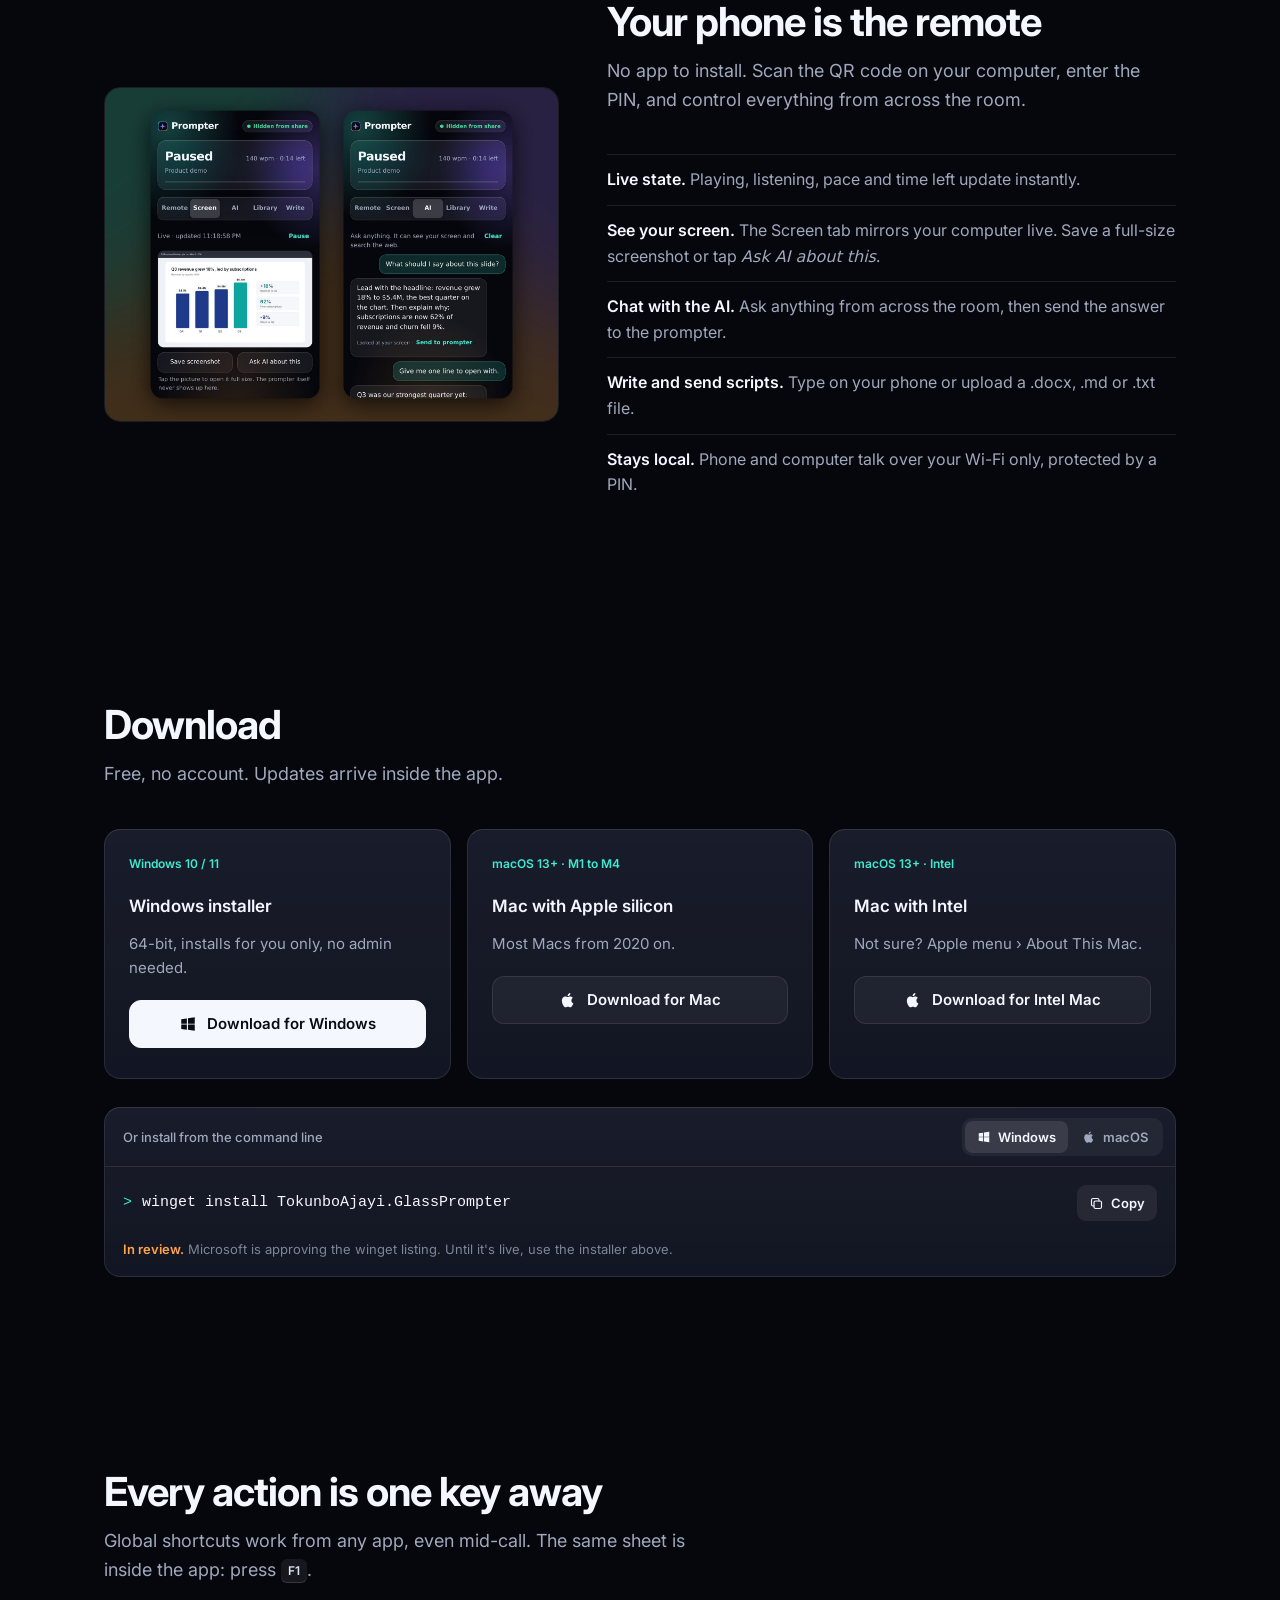
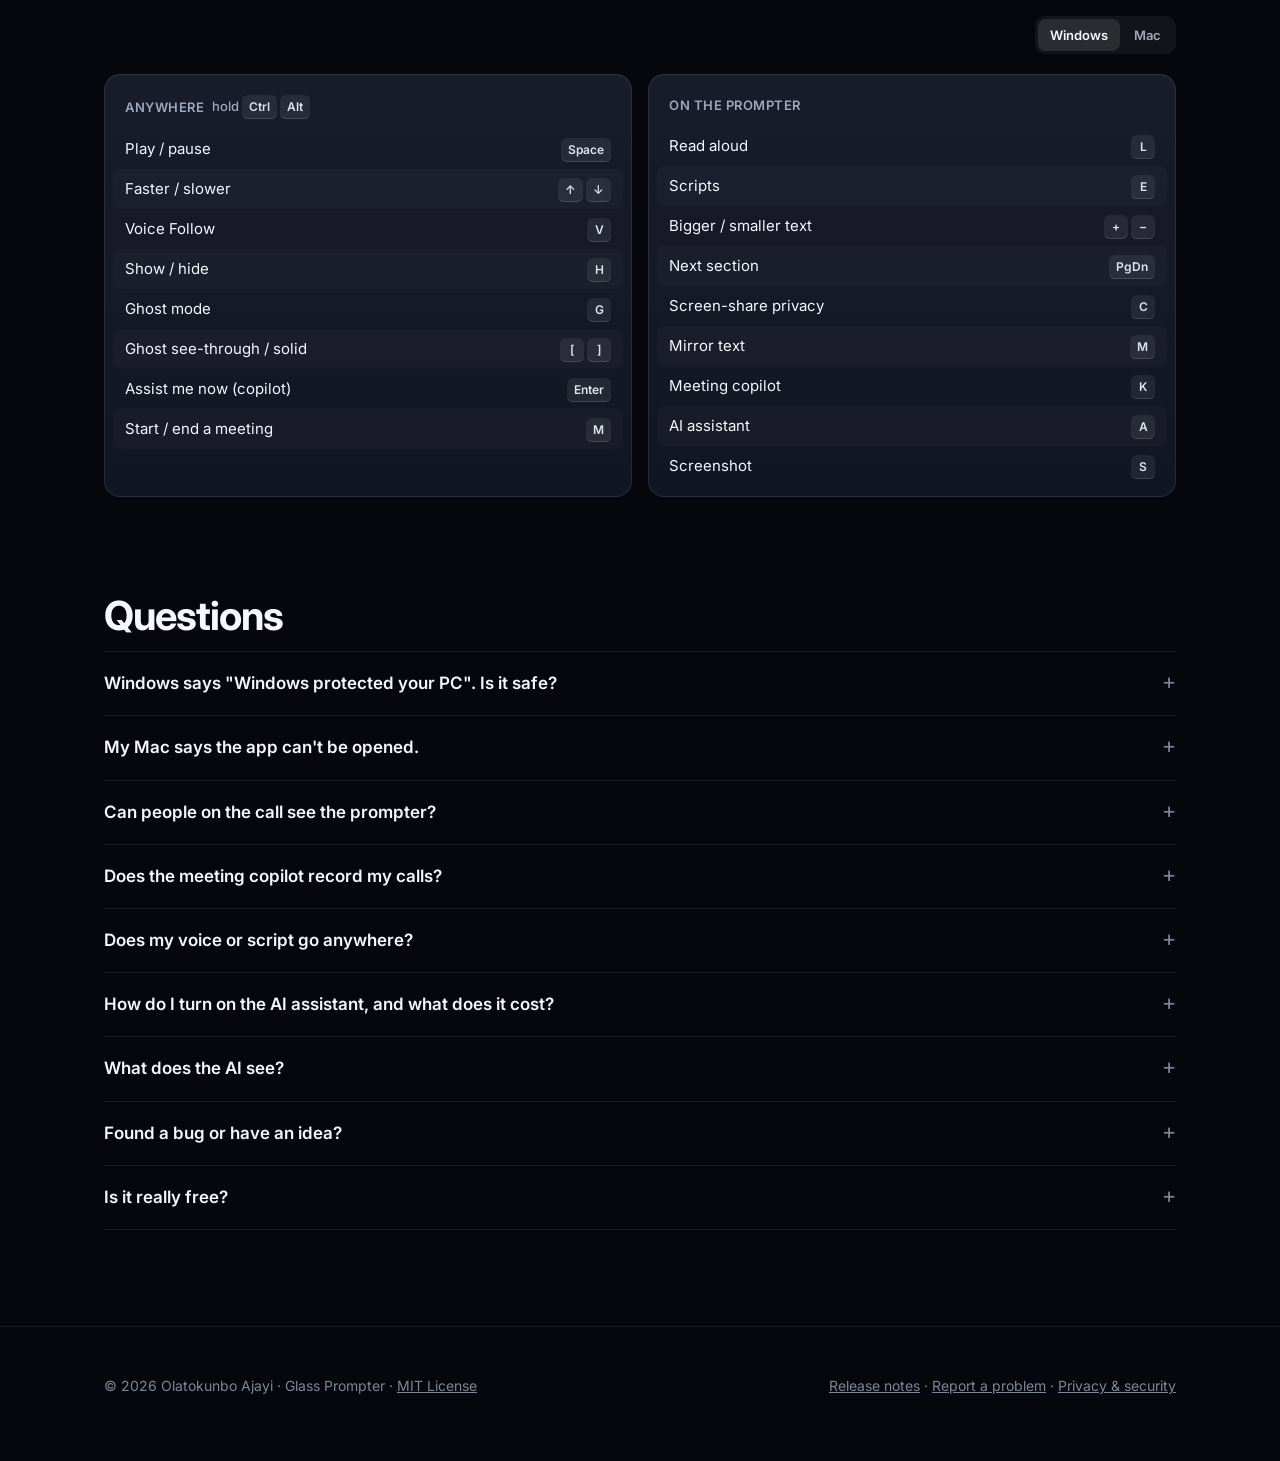
==== commit 5aa3b333: "2.7.2: full UI revamp, assistant listens to meetings, copilot on the phone - Copilot, context, histo" ====
--- a/docs/index.html
+++ b/docs/index.html
@@ -3,14 +3,31 @@
 <head>
 <meta charset="utf-8">
 <meta name="viewport" content="width=device-width,initial-scale=1">
-<title>Glass Prompter: a teleprompter under your webcam</title>
+<title>Glass Prompter: free teleprompter under your webcam for Windows and Mac</title>
 <meta name="description" content="Free see-through teleprompter for Windows and macOS. Sits under your webcam, follows your voice word by word, reads aloud, and stays private on screen share. Built-in AI assistant for any provider (Claude, ChatGPT, Gemini, Grok) that can see your screen, plus live screen view on your phone.">
 <meta name="theme-color" content="#06070d">
 <meta property="og:title" content="Glass Prompter">
 <meta property="og:description" content="Read your script. Keep eye contact. A free teleprompter that follows your voice, with an AI assistant that can see your screen. For Windows and Mac.">
-<meta property="og:image" content="https://tokunboajayi.github.io/glass-prompter/img/hero.jpg">
+<meta property="og:image" content="https://tokunboajayi.github.io/glass-prompter/img/social.png">
 <meta property="og:type" content="website">
 <meta name="twitter:card" content="summary_large_image">
+<meta property="og:url" content="https://tokunboajayi.github.io/glass-prompter/">
+<meta property="og:site_name" content="Glass Prompter">
+<meta name="twitter:title" content="Glass Prompter: a free teleprompter under your webcam">
+<meta name="twitter:description" content="Follows your voice, stays off your screen share, free and open source for Windows and Mac.">
+<meta name="twitter:image" content="https://tokunboajayi.github.io/glass-prompter/img/social.png">
+<link rel="canonical" href="https://tokunboajayi.github.io/glass-prompter/">
+<script type="application/ld+json">
+{"@context":"https://schema.org","@type":"SoftwareApplication","name":"Glass Prompter",
+"description":"Free, open-source see-through teleprompter that sits under your webcam, follows your voice word by word, reads aloud, and stays off your screen share on Windows. Includes an AI assistant that works with any provider.",
+"applicationCategory":"MultimediaApplication","operatingSystem":"Windows 10, Windows 11, macOS 13+",
+"offers":{"@type":"Offer","price":"0","priceCurrency":"USD"},
+"url":"https://tokunboajayi.github.io/glass-prompter/",
+"downloadUrl":"https://github.com/tokunboajayi/glass-prompter/releases/latest",
+"license":"https://opensource.org/licenses/MIT",
+"author":{"@type":"Person","name":"Olatokunbo Ajayi"},
+"image":"https://tokunboajayi.github.io/glass-prompter/img/social.png"}
+</script>
 <link rel="icon" href="img/icon.svg" type="image/svg+xml">
 <link rel="preconnect" href="https://fonts.googleapis.com">
 <link rel="preconnect" href="https://fonts.gstatic.com" crossorigin>
@@ -74,6 +91,7 @@
 .ic svg{width:22px;height:22px;fill:none;stroke:currentColor;stroke-width:1.75;stroke-linecap:round;stroke-linejoin:round}
 .split{display:grid;grid-template-columns:1fr 1.25fr;gap:48px;align-items:center}
 .split img{border-radius:16px;border:1px solid var(--line)}
+.split img.portrait{width:100%;max-width:420px;height:auto;justify-self:center;box-shadow:0 24px 60px rgba(0,0,0,.45)}
 .points{list-style:none;padding:0;margin:0}
 .points li{padding:12px 0;border-top:1px solid var(--line);color:var(--muted)}
 .points li b{color:var(--on);font-weight:600}
@@ -156,6 +174,7 @@
   <symbol id="i-camera" viewBox="0 0 24 24"><rect x="3" y="7" width="18" height="13" rx="2.5"/><path d="M8.5 7l1.5-3h4l1.5 3"/><circle cx="12" cy="13.5" r="3.3"/></symbol>
   <symbol id="i-copy" viewBox="0 0 24 24"><rect x="8" y="8" width="12" height="12" rx="2.5"/><path d="M16 8V6.5A2.5 2.5 0 0 0 13.5 4h-7A2.5 2.5 0 0 0 4 6.5v7A2.5 2.5 0 0 0 6.5 16H8"/></symbol>
   <symbol id="i-check" viewBox="0 0 24 24"><path d="M5 12.5l4.5 4.5L19 7.5"/></symbol>
+  <symbol id="i-wave" viewBox="0 0 24 24"><path d="M5 10v4M8.5 7v10M12 4v16M15.5 7v10M19 10v4"/></symbol>
   <symbol id="i-down" viewBox="0 0 24 24"><path d="M12 4v12M6 11l6 6 6-6M5 20h14" fill="none" stroke="currentColor" stroke-width="2" stroke-linecap="round" stroke-linejoin="round"/></symbol>
 </svg>
 
@@ -164,6 +183,7 @@
     <a class="brand" href="#"><img src="img/icon.svg" alt="">Glass Prompter</a>
     <div class="nav-links">
       <a class="hide-sm" href="#features">Features</a>
+      <a class="hide-sm" href="#copilot">Meeting copilot</a>
       <a class="hide-sm" href="#ai">AI assistant</a>
       <a class="hide-sm" href="#compare">Compare</a>
       <a class="hide-sm" href="#shortcuts">Shortcuts</a>
@@ -177,7 +197,7 @@
   <header class="hero">
     <span class="eyebrow"><i></i><span id="ver">Free for Windows and Mac &middot; public beta</span></span>
     <h1>Read your script. Keep eye contact.</h1>
-    <p class="sub">A see-through teleprompter that sits right under your webcam, follows your voice word by word, and stays off the screen share. Now with an AI assistant that can see your screen.</p>
+    <p class="sub">A see-through teleprompter that sits right under your webcam, follows your voice word by word, and stays off the screen share. Now with a meeting copilot that hears the call and tells you what to say.</p>
     <div class="cta">
       <a id="primary" class="btn primary" href="https://github.com/tokunboajayi/glass-prompter/releases/latest">
         <svg aria-hidden="true"><use href="#i-down"/></svg><span id="primaryText">Download free</span></a>
@@ -205,8 +225,10 @@
         <h3>Phone remote</h3><p>Scan a QR code and your phone becomes the remote: play, speed, sections, ghost level, new scripts, and a live view of your screen. PIN protected.</p></div>
       <div class="card"><div class="ic"><svg aria-hidden="true"><use href="#i-chart"/></svg></div>
         <h3>Rehearsal coach</h3><p>After each practice run you get your pace, filler words, long pauses, skipped lines and a score you can watch improve.</p></div>
+      <div class="card"><div class="ic"><svg aria-hidden="true"><use href="#i-wave"/></svg></div>
+        <h3>Meeting copilot <span class="new">New</span></h3><p>Transcribes both sides of a call offline, tells you what to say with <kbd>Ctrl</kbd> <kbd>Alt</kbd> <kbd>Enter</kbd>, answers questions as they're asked, and writes your notes and follow-up email.</p></div>
       <div class="card"><div class="ic"><svg aria-hidden="true"><use href="#i-spark"/></svg></div>
-        <h3>AI assistant <span class="new">New</span></h3><p>Ask anything and get a straight answer. Works with Claude, ChatGPT, Gemini, Grok and more. It can look at your screen and send its answer to the prompter. Press <kbd>A</kbd>, or use your phone.</p></div>
+        <h3>AI assistant</h3><p>Ask anything and get a straight answer. Works with Claude, ChatGPT, Gemini, Grok and more. It can look at your screen and send its answer to the prompter. Press <kbd>A</kbd>, or use your phone.</p></div>
       <div class="card"><div class="ic"><svg aria-hidden="true"><use href="#i-screen"/></svg></div>
         <h3>Your screen on your phone <span class="new">New</span></h3><p>See your computer's screen live on your phone, about every 1.5 seconds. Pinch to zoom, pause, or save a full-size copy.</p></div>
       <div class="card"><div class="ic"><svg aria-hidden="true"><use href="#i-camera"/></svg></div>
@@ -227,6 +249,26 @@
       </ul>
     </div>
     <img src="img/ghost.jpg" width="2100" height="760" alt="Ghost mode at 35 percent over a document: the document shows through, the script text stays crisp" loading="lazy">
+  </div>
+</section>
+
+<section id="copilot">
+  <div class="wrap split">
+    <img class="portrait" src="img/copilot.jpg" width="1160" height="1560" alt="The meeting copilot window: a live transcript of the call, the Assist button with quick actions, and a suggested answer about pricing" loading="lazy">
+    <div>
+      <h2>A copilot for every call</h2>
+      <p class="lead">Start a meeting and Glass Prompter listens with you. When you need help, press one key. Nobody else on the call can see it.</p>
+      <ul class="points">
+        <li><b>Hears both sides.</b> Your microphone is <i>You</i>, the call's sound is <i>Them</i>. Speech is recognized offline on your computer; audio never leaves it.</li>
+        <li><b>Assist from any app.</b> <kbd>Ctrl</kbd> <kbd>Alt</kbd> <kbd>Enter</kbd> reads the conversation and your screen and tells you what to say next.</li>
+        <li><b>Quick actions.</b> What to say, Follow-ups, Recap, Fact-check and Explain, one tap each.</li>
+        <li><b>Smart answers.</b> When someone asks you a question, a suggested answer appears on its own.</li>
+        <li><b>Your context.</b> Pick a mode (sales, presentation Q&amp;A, support, negotiation, lecture) or write your own, and add your notes and files. The AI sticks to them.</li>
+        <li><b>Notes when you hang up.</b> Summary, decisions, action items and a follow-up email, saved in a searchable meeting history.</li>
+        <li><b>In the AI assistant and on your phone too.</b> The assistant can listen and suggest answers and questions, and the phone remote can start a meeting and press Assist.</li>
+      </ul>
+      <p class="small">Let people know you're taking notes: some places require everyone's consent to record or transcribe a call.</p>
+    </div>
   </div>
 </section>
 
@@ -262,6 +304,7 @@
           <tr><td>Screen share status</td><td class="us">Honest badge per OS</td><td>"Invisible" claims</td><td>Often undocumented on macOS 15+</td></tr>
           <tr><td>Natural read-aloud</td><td class="us">Built in, offline</td><td>Rare</td><td>Rare</td></tr>
           <tr><td>AI assistant</td><td class="us">Any provider (Claude, ChatGPT, Gemini, Grok&hellip;), sees your screen, on PC and phone</td><td>Script rewriting at most</td><td>Rare</td></tr>
+          <tr><td>Meeting copilot</td><td class="us">Live transcript, Assist from any app, notes and follow-up email, hidden from share</td><td>None</td><td>None</td></tr>
           <tr><td>Your scripts</td><td class="us">Daily backups and export</td><td>Lost-script reports are common</td><td>Varies</td></tr>
           <tr><td>Price</td><td class="us">Free</td><td>Subscription</td><td>$30 to $40</td></tr>
         </tbody>
@@ -350,6 +393,8 @@
         <div class="krow">Show / hide<span><kbd>H</kbd></span></div>
         <div class="krow">Ghost mode<span><kbd>G</kbd></span></div>
         <div class="krow">Ghost see-through / solid<span><kbd>[</kbd><kbd>]</kbd></span></div>
+        <div class="krow">Assist me now (copilot)<span><kbd>Enter</kbd></span></div>
+        <div class="krow">Start / end a meeting<span><kbd>M</kbd></span></div>
       </div>
       <div class="glass"><h3>On the prompter</h3>
         <div class="krow">Read aloud<span><kbd>L</kbd></span></div>
@@ -358,6 +403,7 @@
         <div class="krow">Next section<span><kbd>PgDn</kbd></span></div>
         <div class="krow">Screen-share privacy<span><kbd>C</kbd></span></div>
         <div class="krow">Mirror text<span><kbd>M</kbd></span></div>
+        <div class="krow">Meeting copilot<span><kbd>K</kbd></span></div>
         <div class="krow">AI assistant<span><kbd>A</kbd></span></div>
         <div class="krow">Screenshot<span><kbd>S</kbd></span></div>
       </div>
@@ -374,6 +420,8 @@
       <p>The first time, right-click Glass Prompter in Applications and choose <b>Open</b>. On macOS 15 or later, open System Settings, go to Privacy &amp; Security, and click <b>Open Anyway</b>. You only do this once.</p></details>
     <details><summary>Can people on the call see the prompter?</summary>
       <p>On Windows 10 (2004+) and 11, the prompter and every window Glass Prompter opens (settings, the AI assistant, menus, message boxes, even the file picker) are excluded from screen sharing, recordings and screenshots. macOS 15 and later lets screen recorders capture every window, so on a Mac share a single window or app instead of the whole screen. The badge on the prompter always shows the real state.</p></details>
+    <details><summary>Does the meeting copilot record my calls?</summary>
+      <p>No recording is kept. The copilot turns speech into text on your computer as it happens, and saves only that text, the notes and the follow-up email in your local meeting history (which you can search, export or delete). The AI sees the transcript only when you press an action, or when Smart answers spots a question someone asked you. Check your workplace's rules and tell people you're taking notes; some places require everyone's consent.</p></details>
     <details><summary>Does my voice or script go anywhere?</summary>
       <p>No. Voice recognition and the read-aloud voice run on your computer. Scripts live in a local library. The only internet requests are a once-a-day check for a new version on GitHub (you can turn it off) and, only if you set up the AI assistant, the messages you choose to send to the AI provider you picked.</p></details>
     <details><summary>How do I turn on the AI assistant, and what does it cost?</summary>
